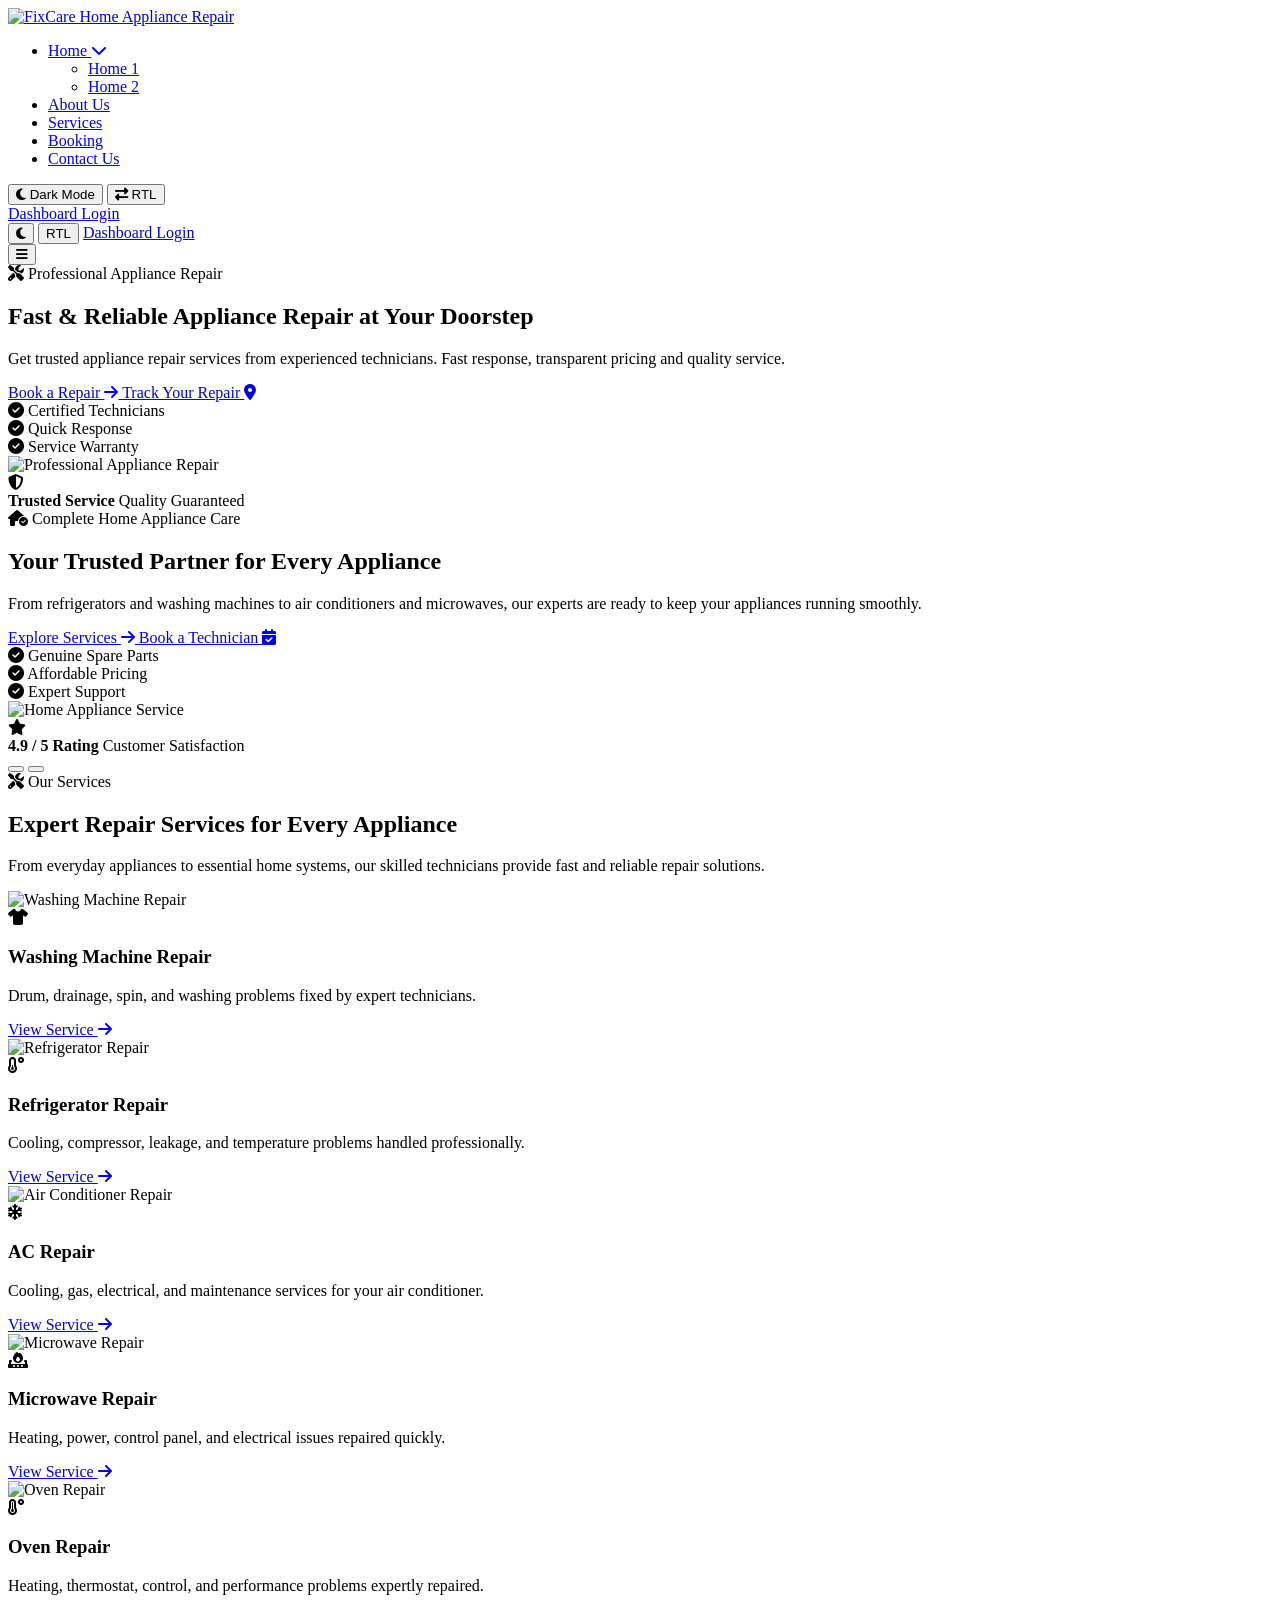
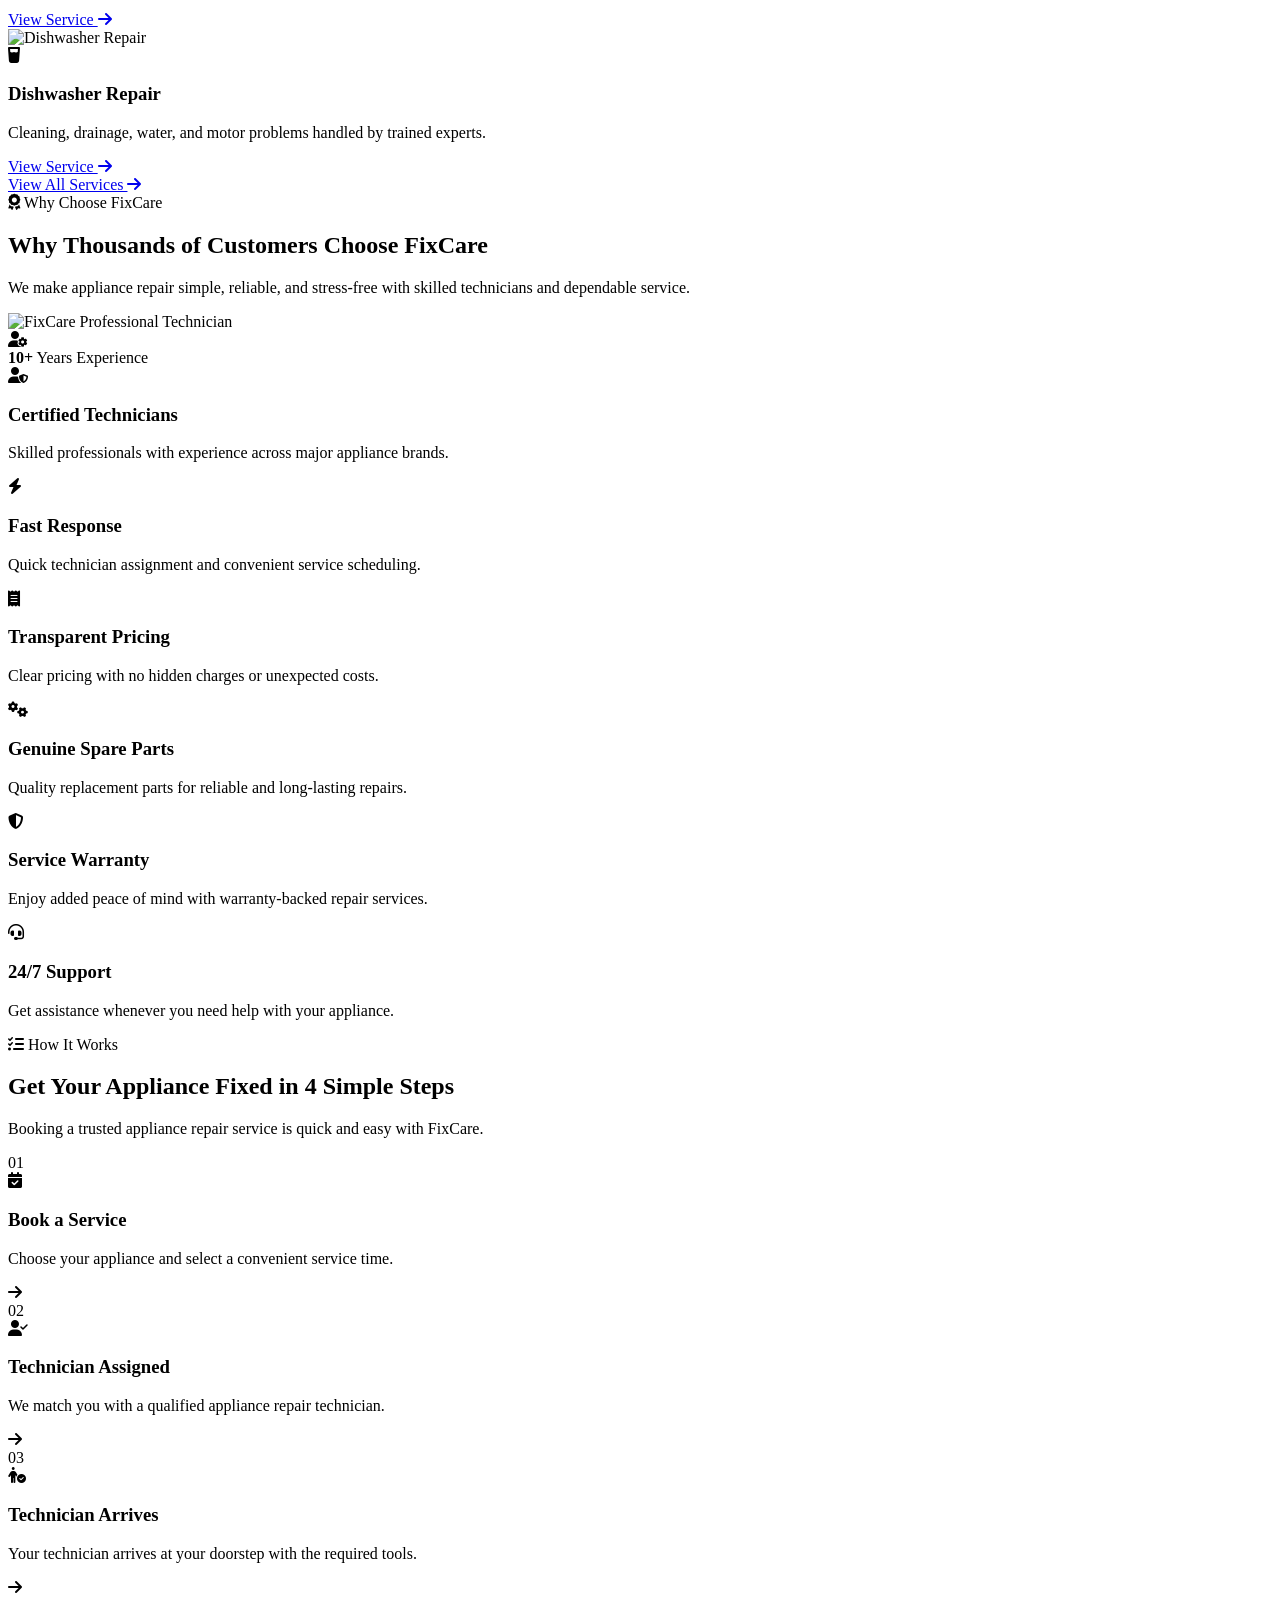
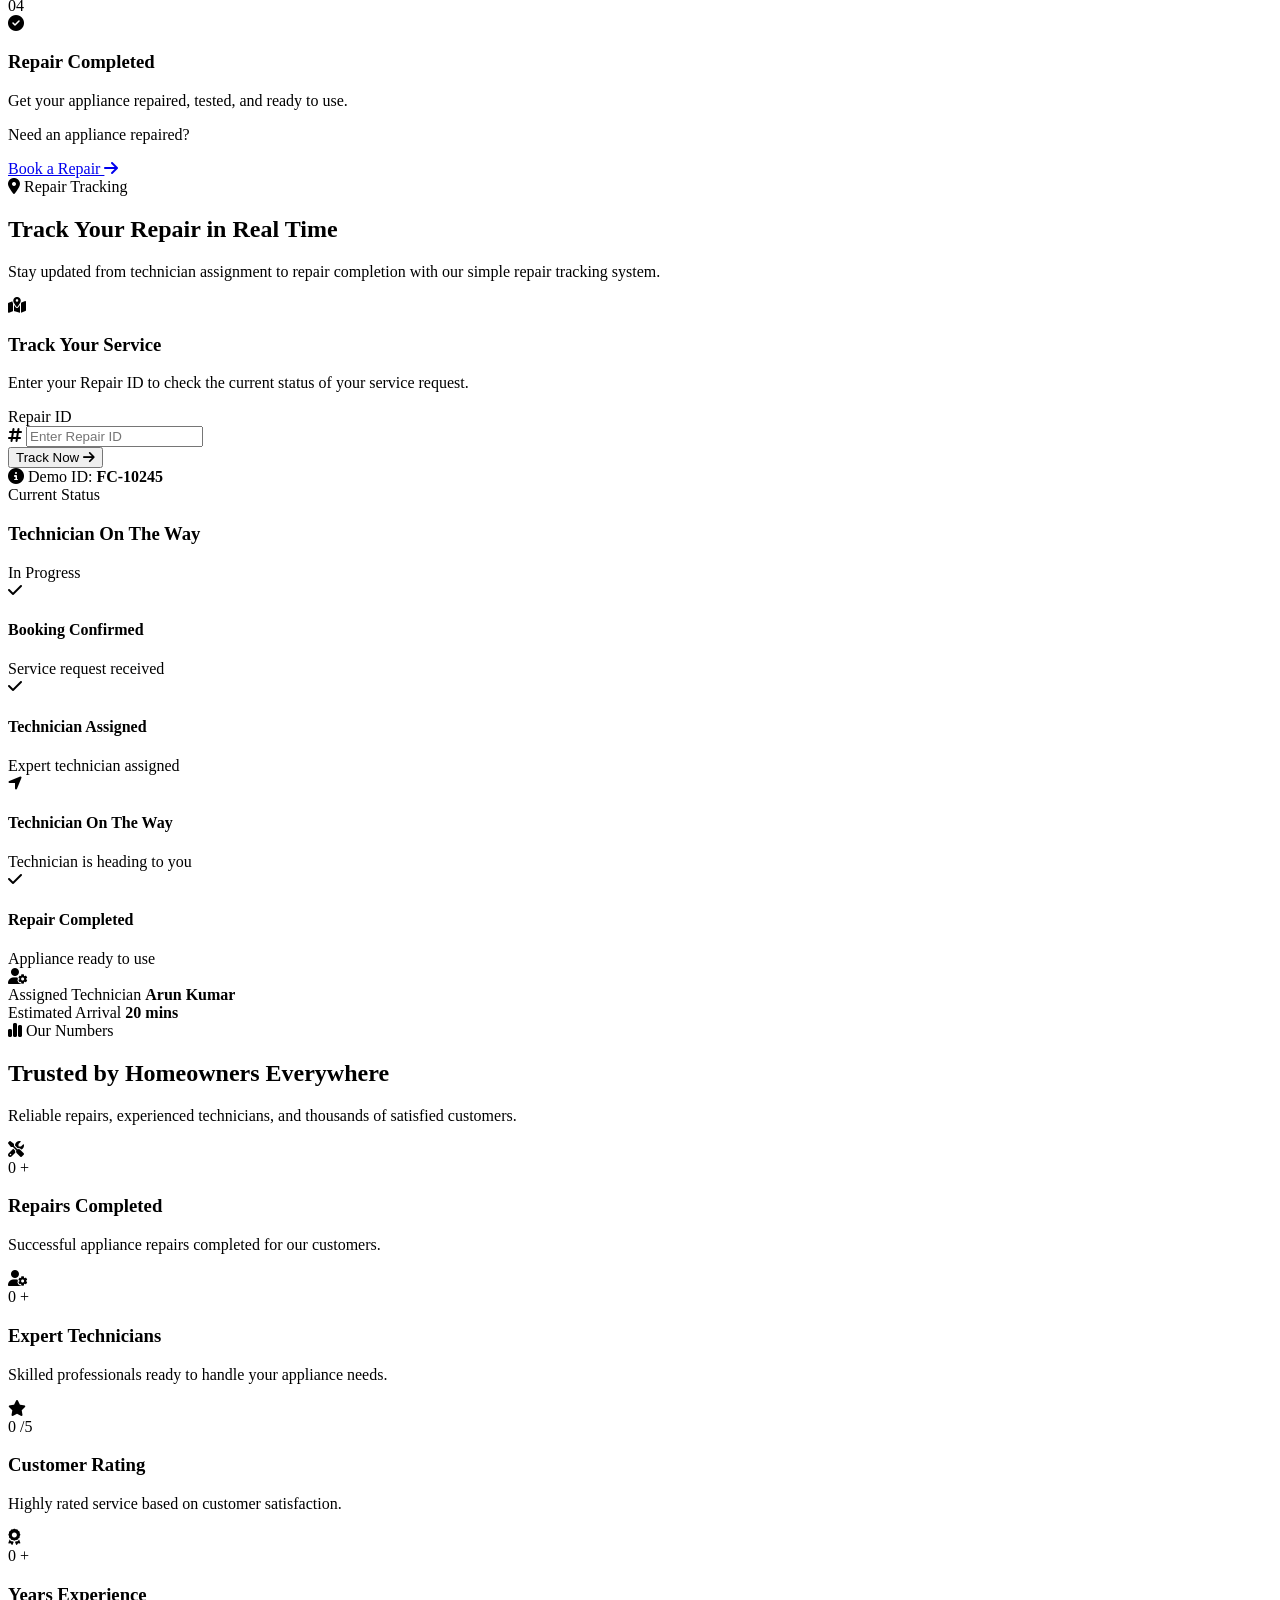
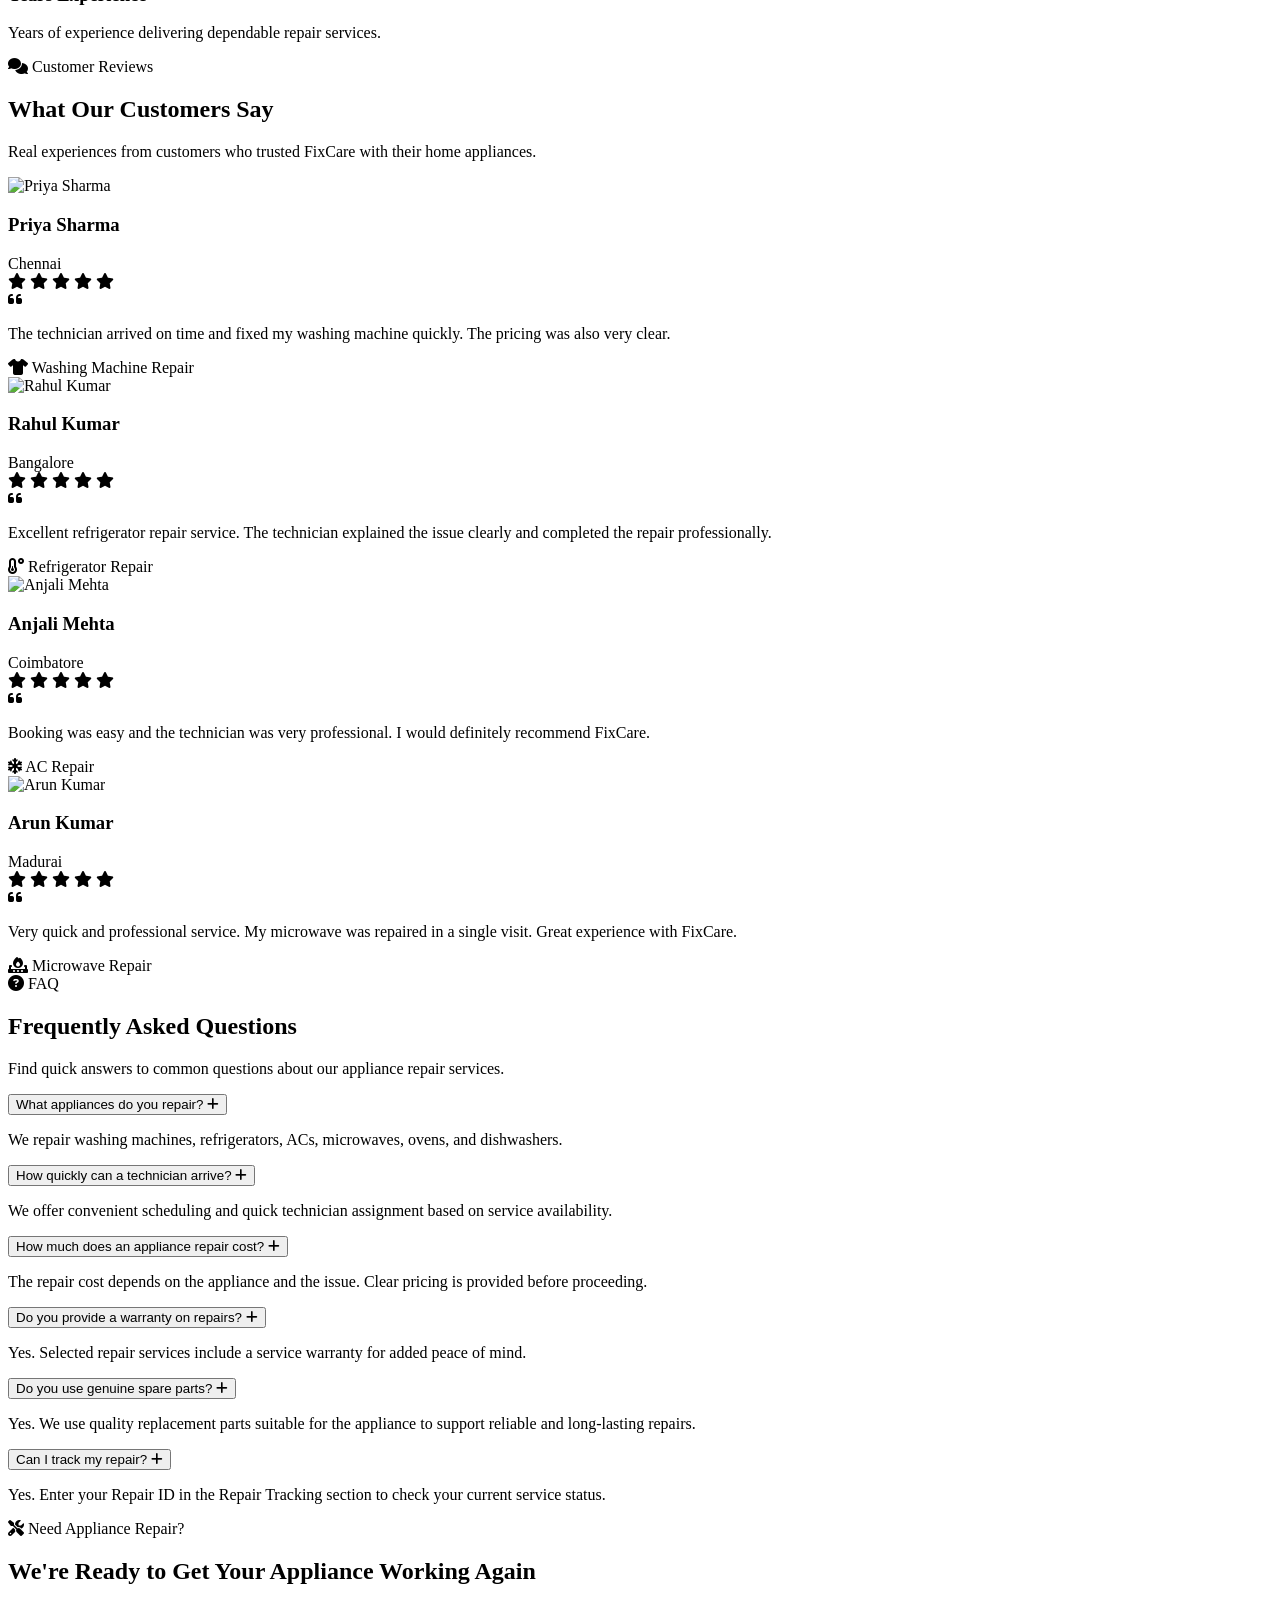
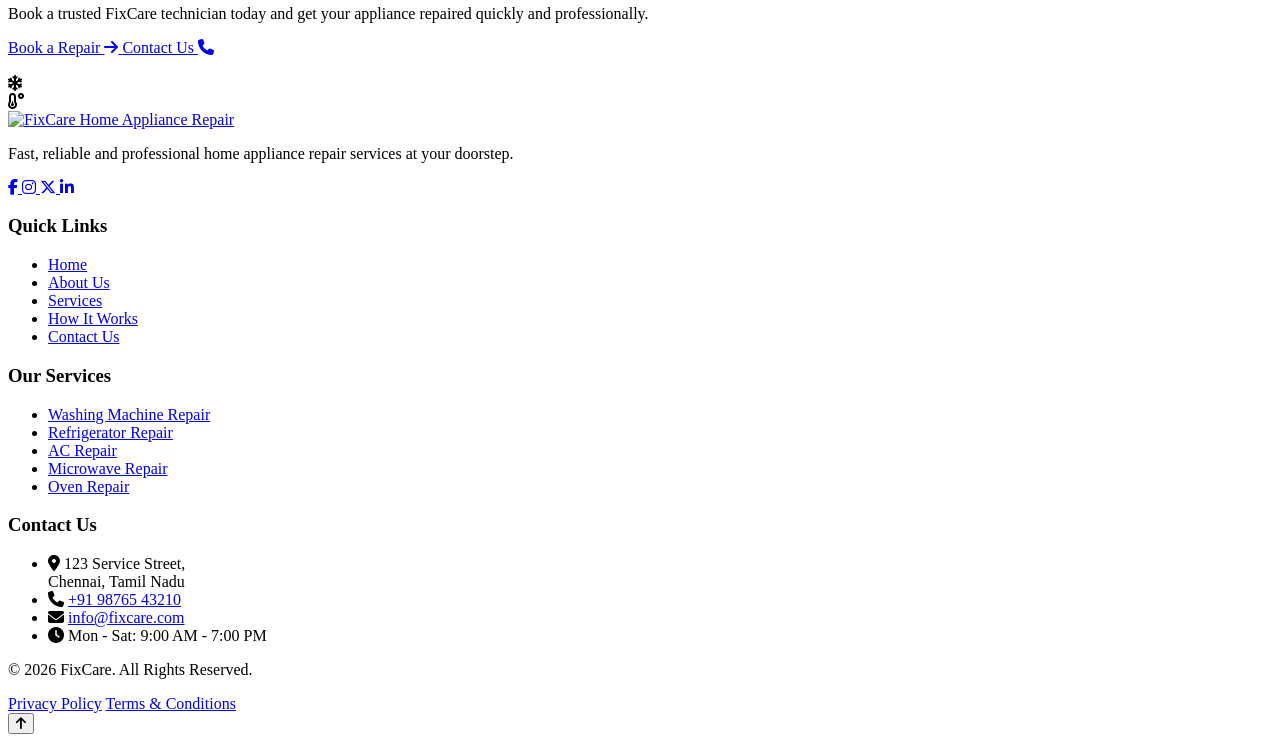
==== index.html @ e4c1529a "Add files via upload" ====
<!DOCTYPE html>

<html lang="en">

<head>
  <meta charset="UTF-8">
  <meta name="viewport" content="width=device-width, initial-scale=1.0">
  <title>FixCare - Home Appliance Repair</title>

  <!-- Favicon -->

  <link rel="icon" type="image/png" href="images/logo.png">

  <!-- Google Fonts -->

  <link rel="preconnect" href="https://fonts.googleapis.com">
  <link rel="preconnect" href="https://fonts.gstatic.com" crossorigin>
  <link href="https://fonts.googleapis.com/css2?family=Poppins:wght@300;400;500;600;700;800&display=swap" rel="stylesheet">

  <!-- Font Awesome -->

  <link rel="stylesheet" href="https://cdnjs.cloudflare.com/ajax/libs/font-awesome/6.7.2/css/all.min.css">

  <!-- CSS -->

  <link rel="stylesheet" href="css/style.css">
  <link rel="stylesheet" href="css/responsive.css">
</head>

<body>
    <!-- ================= HEADER ================= -->
<header class="main-header">
    <div class="header-container">

        <!-- Logo -->
        <a href="index.html" class="logo">
            <img src="images/logo.png" alt="FixCare Home Appliance Repair">
        </a>

        <!-- Navigation -->
        <nav class="main-nav" id="mainNav">

            <ul class="nav-menu">

                <!-- Home Dropdown -->
                <li class="nav-item dropdown">
                    <a href="#" class="nav-link active">
                        Home
                        <i class="fas fa-chevron-down"></i>
                    </a>

                    <ul class="dropdown-menu">
                        <li>
                            <a href="index.html"class="active">Home 1</a>
                        </li>
                        <li>
                            <a href="home2.html">Home 2</a>
                        </li>
                    </ul>
                </li>

                <!-- About Us -->
                <li class="nav-item">
                    <a href="about.html" class="nav-link">About Us</a>
                </li>

                <!-- Services -->
                <li class="nav-item">
                    <a href="services.html" class="nav-link">Services</a>
                </li>

                <!-- How It Works -->
                <li class="nav-item">
                    <a href="booking.html" class="nav-link">Booking</a>
                </li>

                <!-- Contact Us -->
                <li class="nav-item">
                    <a href="contact.html" class="nav-link">Contact Us</a>
                </li>

            </ul>

            <!-- Mobile Buttons -->
             <div class="mobile-buttons">

    <!-- Dark Mode + RTL -->
    <div class="mobile-theme-rtl">

        <button type="button" id="mobileThemeToggle">
            <i class="fas fa-moon"></i>
            <span>Dark Mode</span>
        </button>

        <button type="button" id="mobileRtlToggle">
            <i class="fas fa-right-left"></i>
            <span>RTL</span>
        </button>

    </div>

    <!-- Dashboard -->
    <a href="dashboard.html" class="header-btn dashboard-btn">
        Dashboard
    </a>

    <!-- Login -->
    <a href="login.html" class="header-btn login-btn">
        Login
    </a>

</div>

        </nav>

        <!-- Right Header Actions -->
        <div class="header-actions">

            <!-- Dark Mode -->
            <button class="icon-btn theme-toggle" id="themeToggle" type="button"
                aria-label="Toggle dark mode">
                <i class="fas fa-moon"></i>
            </button>

            <!-- RTL -->
            <button class="rtl-btn" id="rtlToggle" type="button">
                RTL
            </button>

            <!-- Dashboard -->
            <a href="dashboard.html" class="header-btn dashboard-btn">
                Dashboard
            </a>

            <!-- Login -->
            <a href="login.html" class="header-btn login-btn">
                Login
            </a>

        </div>

        <!-- Mobile Hamburger -->
        <button class="menu-toggle" id="menuToggle" type="button"
            aria-label="Open navigation menu">
            <i class="fas fa-bars"></i>
        </button>

    </div>
</header>
<!-- =============== END HEADER =============== -->
<!-- ================= HERO SECTION ================= -->
<section class="hero-section">

    <div class="hero-slider">

        <!-- ================= SLIDE 1 ================= -->
        <div class="hero-slide active">

            <div class="hero-container">

                <!-- Hero Content -->
                <div class="hero-content">

                    <span class="hero-subtitle">
                        <i class="fas fa-screwdriver-wrench"></i>
                        Professional Appliance Repair
                    </span>

                    <h1>
                        Fast & Reliable
                        <span>Appliance Repair</span>
                        at Your Doorstep
                    </h1>

                    <p>
                        Get trusted appliance repair services from
                        experienced technicians. Fast response,
                        transparent pricing and quality service.
                    </p>

                    <div class="hero-buttons">

                        <a href="book-repair.html"
                           class="hero-btn primary-btn">
                            Book a Repair
                            <i class="fas fa-arrow-right"></i>
                        </a>

                        <a href="#"
                           class="hero-btn secondary-btn">
                            Track Your Repair
                            <i class="fas fa-location-dot"></i>
                        </a>

                    </div>

                    <!-- Hero Features -->
                    <div class="hero-features">

                        <div class="hero-feature">
                            <i class="fas fa-circle-check"></i>
                            <span>Certified Technicians</span>
                        </div>

                        <div class="hero-feature">
                            <i class="fas fa-circle-check"></i>
                            <span>Quick Response</span>
                        </div>

                        <div class="hero-feature">
                            <i class="fas fa-circle-check"></i>
                            <span>Service Warranty</span>
                        </div>

                    </div>

                </div>


                <!-- Hero Image -->
                <div class="hero-image">

                    <div class="hero-image-shape"></div>

                    <img src="images/hero-appliance-repair.png"
                         alt="Professional Appliance Repair">

                    <!-- Floating Card -->
                    <div class="hero-floating-card">

                        <div class="floating-icon">
                            <i class="fas fa-shield-halved"></i>
                        </div>

                        <div>
                            <strong>Trusted Service</strong>
                            <span>Quality Guaranteed</span>
                        </div>

                    </div>

                </div>

            </div>

        </div>


        <!-- ================= SLIDE 2 ================= -->
        <div class="hero-slide">

            <div class="hero-container">

                <!-- Hero Content -->
                <div class="hero-content">

                    <span class="hero-subtitle">
                        <i class="fas fa-house-circle-check"></i>
                        Complete Home Appliance Care
                    </span>

                    <h1>
                        Your Trusted Partner
                        <span>for Every Appliance</span>
                    </h1>

                    <p>
                        From refrigerators and washing machines to
                        air conditioners and microwaves, our experts
                        are ready to keep your appliances running smoothly.
                    </p>

                    <div class="hero-buttons">

                        <a href="services.html"
                           class="hero-btn primary-btn">
                            Explore Services
                            <i class="fas fa-arrow-right"></i>
                        </a>

                        <a href="booking.html"
                           class="hero-btn secondary-btn">
                            Book a Technician
                            <i class="fas fa-calendar-check"></i>
                        </a>

                    </div>

                    <!-- Hero Features -->
                    <div class="hero-features">

                        <div class="hero-feature">
                            <i class="fas fa-circle-check"></i>
                            <span>Genuine Spare Parts</span>
                        </div>

                        <div class="hero-feature">
                            <i class="fas fa-circle-check"></i>
                            <span>Affordable Pricing</span>
                        </div>

                        <div class="hero-feature">
                            <i class="fas fa-circle-check"></i>
                            <span>Expert Support</span>
                        </div>

                    </div>

                </div>


                <!-- Hero Image -->
                <div class="hero-image">

                    <div class="hero-image-shape"></div>

                    <img src="images/hero-appliance-service.png"
                         alt="Home Appliance Service">

                    <!-- Floating Card -->
                    <div class="hero-floating-card">

                        <div class="floating-icon">
                            <i class="fas fa-star"></i>
                        </div>

                        <div>
                            <strong>4.9 / 5 Rating</strong>
                            <span>Customer Satisfaction</span>
                        </div>

                    </div>

                </div>

            </div>

        </div>


        <!-- ================= SLIDER DOTS ================= -->
        <div class="hero-dots">

            <button class="hero-dot active"
                    data-slide="0"
                    aria-label="Slide 1">
            </button>

            <button class="hero-dot"
                    data-slide="1"
                    aria-label="Slide 2">
            </button>

        </div>

    </div>

</section>
<!-- =============== END HERO SECTION =============== -->
<!-- ================= SERVICES SECTION ================= -->
<section class="services-section">

    <div class="services-container">

        <!-- Section Heading -->
        <div class="section-heading">

            <span class="section-subtitle">
                <i class="fas fa-screwdriver-wrench"></i>
                Our Services
            </span>

            <h2>
                Expert Repair Services for
                <span>Every Appliance</span>
            </h2>

            <p>
                From everyday appliances to essential home systems,
                our skilled technicians provide fast and reliable
                repair solutions.
            </p>

        </div>


        <!-- Services Grid -->
        <div class="services-grid">

            <!-- Washing Machine -->
            <div class="service-card">

                <div class="service-image">
                    <img src="images/washing-machine-repair.jpg"
                         alt="Washing Machine Repair">
                </div>

                <div class="service-content">

                    <div class="service-icon">
                        <i class="fas fa-shirt"></i>
                    </div>

                    <h3>Washing Machine Repair</h3>

                    <p>
                        Drum, drainage, spin, and washing
                        problems fixed by expert technicians.
                    </p>

                    <a href="services.html" class="service-link">
                        View Service
                        <i class="fas fa-arrow-right"></i>
                    </a>

                </div>

            </div>


            <!-- Refrigerator -->
            <div class="service-card">

                <div class="service-image">
                    <img src="images/refrigerator-repair.jpg"
                         alt="Refrigerator Repair">
                </div>

                <div class="service-content">

                    <div class="service-icon">
                        <i class="fas fa-temperature-low"></i>
                    </div>

                    <h3>Refrigerator Repair</h3>

                    <p>
                        Cooling, compressor, leakage, and
                        temperature problems handled professionally.
                    </p>

                    <a href="services.html" class="service-link">
                        View Service
                        <i class="fas fa-arrow-right"></i>
                    </a>

                </div>

            </div>


            <!-- AC -->
            <div class="service-card">

                <div class="service-image">
                    <img src="images/ac-repair.jpg"
                         alt="Air Conditioner Repair">
                </div>

                <div class="service-content">

                    <div class="service-icon">
                        <i class="fas fa-snowflake"></i>
                    </div>

                    <h3>AC Repair</h3>

                    <p>
                        Cooling, gas, electrical, and maintenance
                        services for your air conditioner.
                    </p>

                    <a href="services.html" class="service-link">
                        View Service
                        <i class="fas fa-arrow-right"></i>
                    </a>

                </div>

            </div>


            <!-- Microwave -->
            <div class="service-card">

                <div class="service-image">
                    <img src="images/microwave-repair.jpg"
                         alt="Microwave Repair">
                </div>

                <div class="service-content">

                    <div class="service-icon">
                        <i class="fas fa-fire-burner"></i>
                    </div>

                    <h3>Microwave Repair</h3>

                    <p>
                        Heating, power, control panel, and
                        electrical issues repaired quickly.
                    </p>

                    <a href="services.html" class="service-link">
                        View Service
                        <i class="fas fa-arrow-right"></i>
                    </a>

                </div>

            </div>


            <!-- Oven -->
            <div class="service-card">

                <div class="service-image">
                    <img src="images/oven-repair.jpg"
                         alt="Oven Repair">
                </div>

                <div class="service-content">

                    <div class="service-icon">
                        <i class="fas fa-temperature-high"></i>
                    </div>

                    <h3>Oven Repair</h3>

                    <p>
                        Heating, thermostat, control, and
                        performance problems expertly repaired.
                    </p>

                    <a href="services.html" class="service-link">
                        View Service
                        <i class="fas fa-arrow-right"></i>
                    </a>

                </div>

            </div>


            <!-- Dishwasher -->
            <div class="service-card">

                <div class="service-image">
                    <img src="images/dishwasher-repair.jpg"
                         alt="Dishwasher Repair">
                </div>

                <div class="service-content">

                    <div class="service-icon">
                        <i class="fas fa-glass-water"></i>
                    </div>

                    <h3>Dishwasher Repair</h3>

                    <p>
                        Cleaning, drainage, water, and motor
                        problems handled by trained experts.
                    </p>

                    <a href="services.html" class="service-link">
                        View Service
                        <i class="fas fa-arrow-right"></i>
                    </a>

                </div>

            </div>

        </div>


        <!-- View All Services -->
        <div class="services-button">

            <a href="services.html" class="hero-btn primary-btn">
                View All Services
                <i class="fas fa-arrow-right"></i>
            </a>

        </div>

    </div>

</section>
<!-- =============== END SERVICES SECTION =============== -->
 <!-- ================= WHY CHOOSE US ================= -->
<section class="why-choose-section">

    <div class="why-choose-container">

        <!-- Section Heading -->
        <div class="section-heading">

            <span class="section-subtitle">
                <i class="fas fa-award"></i>
                Why Choose FixCare
            </span>

            <h2>
                Why Thousands of Customers
                <span>Choose FixCare</span>
            </h2>

            <p>
                We make appliance repair simple, reliable, and
                stress-free with skilled technicians and dependable
                service.
            </p>

        </div>


        <!-- Main Content -->
        <div class="why-choose-content">

            <!-- Left Image -->
            <div class="why-choose-image">

                <div class="why-image-shape"></div>

                <img src="images/why-choose-technician.jpg"
                     alt="FixCare Professional Technician">

                <!-- Experience Card -->
                <div class="experience-card">

                    <div class="experience-icon">
                        <i class="fas fa-user-gear"></i>
                    </div>

                    <div>
                        <strong>10+</strong>
                        <span>Years Experience</span>
                    </div>

                </div>

            </div>


            <!-- Right Features -->
            <div class="why-choose-features">

                <!-- Feature 1 -->
                <div class="why-feature">

                    <div class="why-feature-icon">
                        <i class="fas fa-user-shield"></i>
                    </div>

                    <div class="why-feature-content">

                        <h3>Certified Technicians</h3>

                        <p>
                            Skilled professionals with experience
                            across major appliance brands.
                        </p>

                    </div>

                </div>


                <!-- Feature 2 -->
                <div class="why-feature">

                    <div class="why-feature-icon">
                        <i class="fas fa-bolt"></i>
                    </div>

                    <div class="why-feature-content">

                        <h3>Fast Response</h3>

                        <p>
                            Quick technician assignment and
                            convenient service scheduling.
                        </p>

                    </div>

                </div>


                <!-- Feature 3 -->
                <div class="why-feature">

                    <div class="why-feature-icon">
                        <i class="fas fa-receipt"></i>
                    </div>

                    <div class="why-feature-content">

                        <h3>Transparent Pricing</h3>

                        <p>
                            Clear pricing with no hidden
                            charges or unexpected costs.
                        </p>

                    </div>

                </div>


                <!-- Feature 4 -->
                <div class="why-feature">

                    <div class="why-feature-icon">
                        <i class="fas fa-gears"></i>
                    </div>

                    <div class="why-feature-content">

                        <h3>Genuine Spare Parts</h3>

                        <p>
                            Quality replacement parts for
                            reliable and long-lasting repairs.
                        </p>

                    </div>

                </div>


                <!-- Feature 5 -->
                <div class="why-feature">

                    <div class="why-feature-icon">
                        <i class="fas fa-shield-halved"></i>
                    </div>

                    <div class="why-feature-content">

                        <h3>Service Warranty</h3>

                        <p>
                            Enjoy added peace of mind with
                            warranty-backed repair services.
                        </p>

                    </div>

                </div>


                <!-- Feature 6 -->
                <div class="why-feature">

                    <div class="why-feature-icon">
                        <i class="fas fa-headset"></i>
                    </div>

                    <div class="why-feature-content">

                        <h3>24/7 Support</h3>

                        <p>
                            Get assistance whenever you need
                            help with your appliance.
                        </p>

                    </div>

                </div>

            </div>

        </div>

    </div>

</section>
<!-- =============== END WHY CHOOSE US =============== -->
<!-- ================= HOW IT WORKS ================= -->
<section class="how-it-works-section">

    <div class="how-it-works-container">

        <!-- Section Heading -->
        <div class="section-heading">

            <span class="section-subtitle">
                <i class="fas fa-list-check"></i>
                How It Works
            </span>

            <h2>
                Get Your Appliance Fixed in
                <span>4 Simple Steps</span>
            </h2>

            <p>
                Booking a trusted appliance repair service is
                quick and easy with FixCare.
            </p>

        </div>


        <!-- Steps -->
        <div class="steps-wrapper">


            <!-- Step 1 -->
            <div class="work-step">

                <div class="step-number">
                    01
                </div>

                <div class="step-icon">
                    <i class="fas fa-calendar-check"></i>
                </div>

                <div class="step-content">

                    <h3>Book a Service</h3>

                    <p>
                        Choose your appliance and select a
                        convenient service time.
                    </p>

                </div>

            </div>


            <!-- Connector -->
            <div class="step-connector">
                <i class="fas fa-arrow-right"></i>
            </div>


            <!-- Step 2 -->
            <div class="work-step">

                <div class="step-number">
                    02
                </div>

                <div class="step-icon">
                    <i class="fas fa-user-check"></i>
                </div>

                <div class="step-content">

                    <h3>Technician Assigned</h3>

                    <p>
                        We match you with a qualified appliance
                        repair technician.
                    </p>

                </div>

            </div>


            <!-- Connector -->
            <div class="step-connector">
                <i class="fas fa-arrow-right"></i>
            </div>


            <!-- Step 3 -->
            <div class="work-step">

                <div class="step-number">
                    03
                </div>

                <div class="step-icon">
                    <i class="fas fa-person-circle-check"></i>
                </div>

                <div class="step-content">

                    <h3>Technician Arrives</h3>

                    <p>
                        Your technician arrives at your doorstep
                        with the required tools.
                    </p>

                </div>

            </div>


            <!-- Connector -->
            <div class="step-connector">
                <i class="fas fa-arrow-right"></i>
            </div>


            <!-- Step 4 -->
            <div class="work-step">

                <div class="step-number">
                    04
                </div>

                <div class="step-icon">
                    <i class="fas fa-circle-check"></i>
                </div>

                <div class="step-content">

                    <h3>Repair Completed</h3>

                    <p>
                        Get your appliance repaired, tested,
                        and ready to use.
                    </p>

                </div>

            </div>

        </div>


        <!-- Bottom CTA -->
        <div class="how-it-works-cta">

            <p>
                Need an appliance repaired?
            </p>

            <a href="book-repair.html"
               class="hero-btn primary-btn">
                Book a Repair
                <i class="fas fa-arrow-right"></i>
            </a>

        </div>

    </div>

</section>
<!-- =============== END HOW IT WORKS =============== -->
 <!-- ================= LIVE REPAIR TRACKING ================= -->
<section class="tracking-section">

    <div class="tracking-container">

        <!-- Section Heading -->
        <div class="section-heading">

            <span class="section-subtitle">
                <i class="fas fa-location-dot"></i>
                Repair Tracking
            </span>

            <h2>
                Track Your Repair
                <span>in Real Time</span>
            </h2>

            <p>
                Stay updated from technician assignment to repair
                completion with our simple repair tracking system.
            </p>

        </div>


        <!-- Tracking Content -->
        <div class="tracking-content">


            <!-- =========================================
                 TRACKING FORM
            ========================================== -->

            <div class="tracking-form-card">

                <div class="tracking-form-icon">
                    <i class="fas fa-map-location-dot"></i>
                </div>

                <h3>Track Your Service</h3>

                <p>
                    Enter your Repair ID to check the current
                    status of your service request.
                </p>


                <form id="repairTrackingForm">

                    <label for="repairId">
                        Repair ID
                    </label>

                    <div class="tracking-input">

                        <i class="fas fa-hashtag"></i>

                        <input
                            type="text"
                            id="repairId"
                            name="repairId"
                            placeholder="Enter Repair ID"
                            autocomplete="off"
                            required
                        >

                    </div>

                    <button
                        type="submit"
                        class="track-btn">

                        Track Now

                        <i class="fas fa-arrow-right"></i>

                    </button>

                </form>


                <div class="tracking-example">

                    <i class="fas fa-circle-info"></i>

                    <span>
                        Demo ID: <strong>FC-10245</strong>
                    </span>

                </div>

            </div>


            <!-- =========================================
                 REPAIR STATUS
            ========================================== -->

            <div class="repair-status-card">

                <div class="status-header">

                    <div>

                        <span class="status-label">
                            Current Status
                        </span>

                        <h3 id="repairStatusTitle">
                            Technician On The Way
                        </h3>

                    </div>

                    <span
                        class="status-badge"
                        id="repairStatusBadge">

                        In Progress

                    </span>

                </div>


                <!-- Progress Line -->

                <div class="repair-progress">


                    <!-- Step 1 -->
                    <div class="repair-step completed">

                        <div class="repair-step-icon">

                            <i class="fas fa-check"></i>

                        </div>

                        <div class="repair-step-content">

                            <h4>Booking Confirmed</h4>

                            <span>
                                Service request received
                            </span>

                        </div>

                    </div>


                    <!-- Step 2 -->
                    <div class="repair-step completed">

                        <div class="repair-step-icon">

                            <i class="fas fa-check"></i>

                        </div>

                        <div class="repair-step-content">

                            <h4>Technician Assigned</h4>

                            <span>
                                Expert technician assigned
                            </span>

                        </div>

                    </div>


                    <!-- Step 3 -->
                    <div class="repair-step active">

                        <div class="repair-step-icon">

                            <i class="fas fa-location-arrow"></i>

                        </div>

                        <div class="repair-step-content">

                            <h4>Technician On The Way</h4>

                            <span>
                                Technician is heading to you
                            </span>

                        </div>

                    </div>


                    <!-- Step 4 -->
                    <div class="repair-step">

                        <div class="repair-step-icon">

                            <i class="fas fa-check"></i>

                        </div>

                        <div class="repair-step-content">

                            <h4>Repair Completed</h4>

                            <span>
                                Appliance ready to use
                            </span>

                        </div>

                    </div>

                </div>


                <!-- Technician Information -->

                <div class="technician-info">

                    <div class="technician-avatar">

                        <i class="fas fa-user-gear"></i>

                    </div>

                    <div class="technician-details">

                        <span>
                            Assigned Technician
                        </span>

                        <strong>
                            Arun Kumar
                        </strong>

                    </div>

                    <div class="arrival-time">

                        <span>
                            Estimated Arrival
                        </span>

                        <strong>
                            20 mins
                        </strong>

                    </div>

                </div>

            </div>

        </div>

    </div>

</section>
<!-- =============== END LIVE REPAIR TRACKING =============== -->
 <!-- ================= STATS SECTION ================= -->
<section class="stats-section">

    <div class="stats-container">

        <!-- Section Heading -->
        <div class="section-heading">

            <span class="section-subtitle">
                <i class="fas fa-chart-simple"></i>
                Our Numbers
            </span>

            <h2>
                Trusted by
                <span>Homeowners Everywhere</span>
            </h2>

            <p>
                Reliable repairs, experienced technicians, and
                thousands of satisfied customers.
            </p>

        </div>


        <!-- Stats Grid -->
        <div class="stats-grid">


            <!-- Stat 1 -->
            <div class="stat-card">

                <div class="stat-icon">
                    <i class="fas fa-screwdriver-wrench"></i>
                </div>

                <div class="stat-number">
                    <span class="counter"
                          data-target="10000">
                        0
                    </span>
                    <span>+</span>
                </div>

                <h3>Repairs Completed</h3>

                <p>
                    Successful appliance repairs
                    completed for our customers.
                </p>

            </div>


            <!-- Stat 2 -->
            <div class="stat-card">

                <div class="stat-icon">
                    <i class="fas fa-user-gear"></i>
                </div>

                <div class="stat-number">
                    <span class="counter"
                          data-target="50">
                        0
                    </span>
                    <span>+</span>
                </div>

                <h3>Expert Technicians</h3>

                <p>
                    Skilled professionals ready to
                    handle your appliance needs.
                </p>

            </div>


            <!-- Stat 3 -->
            <div class="stat-card">

                <div class="stat-icon">
                    <i class="fas fa-star"></i>
                </div>

                <div class="stat-number">
                    <span class="counter"
                          data-target="4.9">
                        0
                    </span>
                    <span>/5</span>
                </div>

                <h3>Customer Rating</h3>

                <p>
                    Highly rated service based on
                    customer satisfaction.
                </p>

            </div>


            <!-- Stat 4 -->
            <div class="stat-card">

                <div class="stat-icon">
                    <i class="fas fa-award"></i>
                </div>

                <div class="stat-number">
                    <span class="counter"
                          data-target="10">
                        0
                    </span>
                    <span>+</span>
                </div>

                <h3>Years Experience</h3>

                <p>
                    Years of experience delivering
                    dependable repair services.
                </p>

            </div>

        </div>

    </div>

</section>
<!-- =============== END STATS SECTION =============== -->
 <!-- ================= TESTIMONIALS SECTION ================= -->
<section class="testimonials-section">

    <div class="testimonials-container">

        <!-- Section Heading -->
        <div class="section-heading">

            <span class="section-subtitle">
                <i class="fas fa-comments"></i>
                Customer Reviews
            </span>

            <h2>
                What Our
                <span>Customers Say</span>
            </h2>

            <p>
                Real experiences from customers who trusted
                FixCare with their home appliances.
            </p>

        </div>


        <!-- Testimonials Grid -->
        <div class="testimonials-grid">


            <!-- ================= CARD 1 ================= -->

            <div class="testimonial-card">

                <div class="testimonial-top">

                    <div class="customer-avatar">
                        <img src="images/customer-1.jpg"
                             alt="Priya Sharma">
                    </div>

                    <div class="customer-info">

                        <h3>Priya Sharma</h3>

                        <span>Chennai</span>

                    </div>

                </div>


                <div class="testimonial-rating">

                    <i class="fas fa-star"></i>
                    <i class="fas fa-star"></i>
                    <i class="fas fa-star"></i>
                    <i class="fas fa-star"></i>
                    <i class="fas fa-star"></i>

                </div>


                <div class="testimonial-quote">

                    <i class="fas fa-quote-left"></i>

                    <p>
                        The technician arrived on time and
                        fixed my washing machine quickly.
                        The pricing was also very clear.
                    </p>

                </div>


                <div class="testimonial-service">

                    <i class="fas fa-shirt"></i>

                    <span>
                        Washing Machine Repair
                    </span>

                </div>

            </div>


            <!-- ================= CARD 2 ================= -->

            <div class="testimonial-card">

                <div class="testimonial-top">

                    <div class="customer-avatar">
                        <img src="images/customer-2.jpg"
                             alt="Rahul Kumar">
                    </div>

                    <div class="customer-info">

                        <h3>Rahul Kumar</h3>

                        <span>Bangalore</span>

                    </div>

                </div>


                <div class="testimonial-rating">

                    <i class="fas fa-star"></i>
                    <i class="fas fa-star"></i>
                    <i class="fas fa-star"></i>
                    <i class="fas fa-star"></i>
                    <i class="fas fa-star"></i>

                </div>


                <div class="testimonial-quote">

                    <i class="fas fa-quote-left"></i>

                    <p>
                        Excellent refrigerator repair service.
                        The technician explained the issue clearly
                        and completed the repair professionally.
                    </p>

                </div>


                <div class="testimonial-service">

                    <i class="fas fa-temperature-low"></i>

                    <span>
                        Refrigerator Repair
                    </span>

                </div>

            </div>


            <!-- ================= CARD 3 ================= -->

            <div class="testimonial-card">

                <div class="testimonial-top">

                    <div class="customer-avatar">
                        <img src="images/customer-3.jpg"
                             alt="Anjali Mehta">
                    </div>

                    <div class="customer-info">

                        <h3>Anjali Mehta</h3>

                        <span>Coimbatore</span>

                    </div>

                </div>


                <div class="testimonial-rating">

                    <i class="fas fa-star"></i>
                    <i class="fas fa-star"></i>
                    <i class="fas fa-star"></i>
                    <i class="fas fa-star"></i>
                    <i class="fas fa-star"></i>

                </div>


                <div class="testimonial-quote">

                    <i class="fas fa-quote-left"></i>

                    <p>
                        Booking was easy and the technician
                        was very professional. I would definitely
                        recommend FixCare.
                    </p>

                </div>


                <div class="testimonial-service">

                    <i class="fas fa-snowflake"></i>

                    <span>
                        AC Repair
                    </span>

                </div>

            </div>


            <!-- ================= CARD 4 ================= -->

            <div class="testimonial-card">

                <div class="testimonial-top">

                    <div class="customer-avatar">
                        <img src="images/customer-4.jpg"
                             alt="Arun Kumar">
                    </div>

                    <div class="customer-info">

                        <h3>Arun Kumar</h3>

                        <span>Madurai</span>

                    </div>

                </div>


                <div class="testimonial-rating">

                    <i class="fas fa-star"></i>
                    <i class="fas fa-star"></i>
                    <i class="fas fa-star"></i>
                    <i class="fas fa-star"></i>
                    <i class="fas fa-star"></i>

                </div>


                <div class="testimonial-quote">

                    <i class="fas fa-quote-left"></i>

                    <p>
                        Very quick and professional service.
                        My microwave was repaired in a single visit.
                        Great experience with FixCare.
                    </p>

                </div>


                <div class="testimonial-service">

                    <i class="fas fa-fire-burner"></i>

                    <span>
                        Microwave Repair
                    </span>

                </div>

            </div>


        </div>

    </div>

</section>
<!-- =============== END TESTIMONIALS SECTION =============== -->
<!-- ================= FAQ SECTION ================= -->
<section class="faq-section">

    <div class="faq-container">

        <!-- Section Heading -->
        <div class="section-heading">

            <span class="section-subtitle">
                <i class="fas fa-circle-question"></i>
                FAQ
            </span>

            <h2>
                Frequently Asked
                <span>Questions</span>
            </h2>

            <p>
                Find quick answers to common questions about
                our appliance repair services.
            </p>

        </div>


        <!-- FAQ List -->
        <div class="faq-list">


            <!-- FAQ 1 -->
            <div class="faq-item">

                <button class="faq-question"
                        type="button">

                    <span>
                        What appliances do you repair?
                    </span>

                    <i class="fas fa-plus"></i>

                </button>

                <div class="faq-answer">

                    <p>
                        We repair washing machines,
                        refrigerators, ACs, microwaves,
                        ovens, and dishwashers.
                    </p>

                </div>

            </div>


            <!-- FAQ 2 -->
            <div class="faq-item">

                <button class="faq-question"
                        type="button">

                    <span>
                        How quickly can a technician arrive?
                    </span>

                    <i class="fas fa-plus"></i>

                </button>

                <div class="faq-answer">

                    <p>
                        We offer convenient scheduling and
                        quick technician assignment based
                        on service availability.
                    </p>

                </div>

            </div>


            <!-- FAQ 3 -->
            <div class="faq-item">

                <button class="faq-question"
                        type="button">

                    <span>
                        How much does an appliance repair cost?
                    </span>

                    <i class="fas fa-plus"></i>

                </button>

                <div class="faq-answer">

                    <p>
                        The repair cost depends on the
                        appliance and the issue. Clear
                        pricing is provided before proceeding.
                    </p>

                </div>

            </div>


            <!-- FAQ 4 -->
            <div class="faq-item">

                <button class="faq-question"
                        type="button">

                    <span>
                        Do you provide a warranty on repairs?
                    </span>

                    <i class="fas fa-plus"></i>

                </button>

                <div class="faq-answer">

                    <p>
                        Yes. Selected repair services include
                        a service warranty for added peace
                        of mind.
                    </p>

                </div>

            </div>


            <!-- FAQ 5 -->
            <div class="faq-item">

                <button class="faq-question"
                        type="button">

                    <span>
                        Do you use genuine spare parts?
                    </span>

                    <i class="fas fa-plus"></i>

                </button>

                <div class="faq-answer">

                    <p>
                        Yes. We use quality replacement parts
                        suitable for the appliance to support
                        reliable and long-lasting repairs.
                    </p>

                </div>

            </div>


            <!-- FAQ 6 -->
            <div class="faq-item">

                <button class="faq-question"
                        type="button">

                    <span>
                        Can I track my repair?
                    </span>

                    <i class="fas fa-plus"></i>

                </button>

                <div class="faq-answer">

                    <p>
                        Yes. Enter your Repair ID in the
                        Repair Tracking section to check
                        your current service status.
                    </p>

                </div>

            </div>


        </div>

    </div>

</section>
<!-- =============== END FAQ SECTION =============== -->
 <!-- ================= FINAL CTA SECTION ================= -->
<section class="final-cta-section">

    <div class="final-cta-container">

        <!-- CTA Content -->
        <div class="final-cta-content">

            <span class="cta-subtitle">
                <i class="fas fa-screwdriver-wrench"></i>
                Need Appliance Repair?
            </span>

            <h2>
                We're Ready to Get Your
                <span>Appliance Working Again</span>
            </h2>

            <p>
                Book a trusted FixCare technician today and get
                your appliance repaired quickly and professionally.
            </p>


            <!-- CTA Buttons -->
            <div class="cta-buttons">

                <a href="book-repair.html"
                   class="cta-btn primary-cta-btn">

                    Book a Repair

                    <i class="fas fa-arrow-right"></i>

                </a>


                <a href="contact.html"
                   class="cta-btn secondary-cta-btn">

                    Contact Us

                    <i class="fas fa-phone"></i>

                </a>

            </div>

        </div>


        <!-- Decorative Icons -->
        <div class="cta-decoration">

            <div class="cta-icon cta-icon-one">
                <i class="fas fa-washing-machine"></i>
            </div>

            <div class="cta-icon cta-icon-two">
                <i class="fas fa-snowflake"></i>
            </div>

            <div class="cta-icon cta-icon-three">
                <i class="fas fa-temperature-low"></i>
            </div>

        </div>

    </div>

</section>
<!-- =============== END FINAL CTA SECTION =============== -->














<!-- ================= FOOTER ================= -->
<footer class="main-footer">

    <div class="footer-container">

        <!-- Footer About -->
        <div class="footer-column footer-about">

            <a href="index.html" class="footer-logo">
                <img src="images/logo.png"
                     alt="FixCare Home Appliance Repair">
            </a>

            <p>
                Fast, reliable and professional home appliance
                repair services at your doorstep.
            </p>

            <div class="footer-social">

                <a href="#" aria-label="Facebook">
                    <i class="fab fa-facebook-f"></i>
                </a>

                <a href="#" aria-label="Instagram">
                    <i class="fab fa-instagram"></i>
                </a>

                <a href="#" aria-label="Twitter">
                    <i class="fab fa-x-twitter"></i>
                </a>

                <a href="#" aria-label="LinkedIn">
                    <i class="fab fa-linkedin-in"></i>
                </a>

            </div>

        </div>


        <!-- Quick Links -->
        <div class="footer-column">

            <h3>Quick Links</h3>

            <ul class="footer-links">

                <li>
                    <a href="index.html">Home</a>
                </li>

                <li>
                    <a href="about.html">About Us</a>
                </li>

                <li>
                    <a href="services.html">Services</a>
                </li>

                <li>
                    <a href="how-it-works.html">
                        How It Works
                    </a>
                </li>

                <li>
                    <a href="contact.html">Contact Us</a>
                </li>

            </ul>

        </div>


        <!-- Our Services -->
        <div class="footer-column">

            <h3>Our Services</h3>

            <ul class="footer-links">

                <li>
                    <a href="services.html">
                        Washing Machine Repair
                    </a>
                </li>

                <li>
                    <a href="services.html">
                        Refrigerator Repair
                    </a>
                </li>

                <li>
                    <a href="services.html">
                        AC Repair
                    </a>
                </li>

                <li>
                    <a href="services.html">
                        Microwave Repair
                    </a>
                </li>

                <li>
                    <a href="services.html">
                        Oven Repair
                    </a>
                </li>

            </ul>

        </div>


        <!-- Contact -->
        <div class="footer-column footer-contact">

            <h3>Contact Us</h3>

            <ul>

                <li>
                    <i class="fas fa-location-dot"></i>

                    <span>
                        123 Service Street,<br>
                        Chennai, Tamil Nadu
                    </span>
                </li>

                <li>
                    <i class="fas fa-phone"></i>

                    <a href="tel:+919876543210">
                        +91 98765 43210
                    </a>
                </li>

                <li>
                    <i class="fas fa-envelope"></i>

                    <a href="mailto:info@fixcare.com">
                        info@fixcare.com
                    </a>
                </li>

                <li>
                    <i class="fas fa-clock"></i>

                    <span>
                        Mon - Sat: 9:00 AM - 7:00 PM
                    </span>
                </li>

            </ul>

        </div>

    </div>


    <!-- Footer Bottom -->
    <div class="footer-bottom">

        <div class="footer-bottom-container">

            <p>
                © 2026 FixCare. All Rights Reserved.
            </p>

            <div class="footer-bottom-links">

                <a href="#">Privacy Policy</a>

                <a href="#">Terms & Conditions</a>

            </div>

        </div>

    </div>

</footer>
<!-- =============== END FOOTER =============== -->


  <!-- JS -->
<!-- Scroll To Top -->
<button id="scrollTopBtn" class="scroll-top-btn" aria-label="Scroll to top">
    <i class="fa-solid fa-arrow-up"></i>
</button>
  <script src="js/script.js"></script>

</body>
</html>
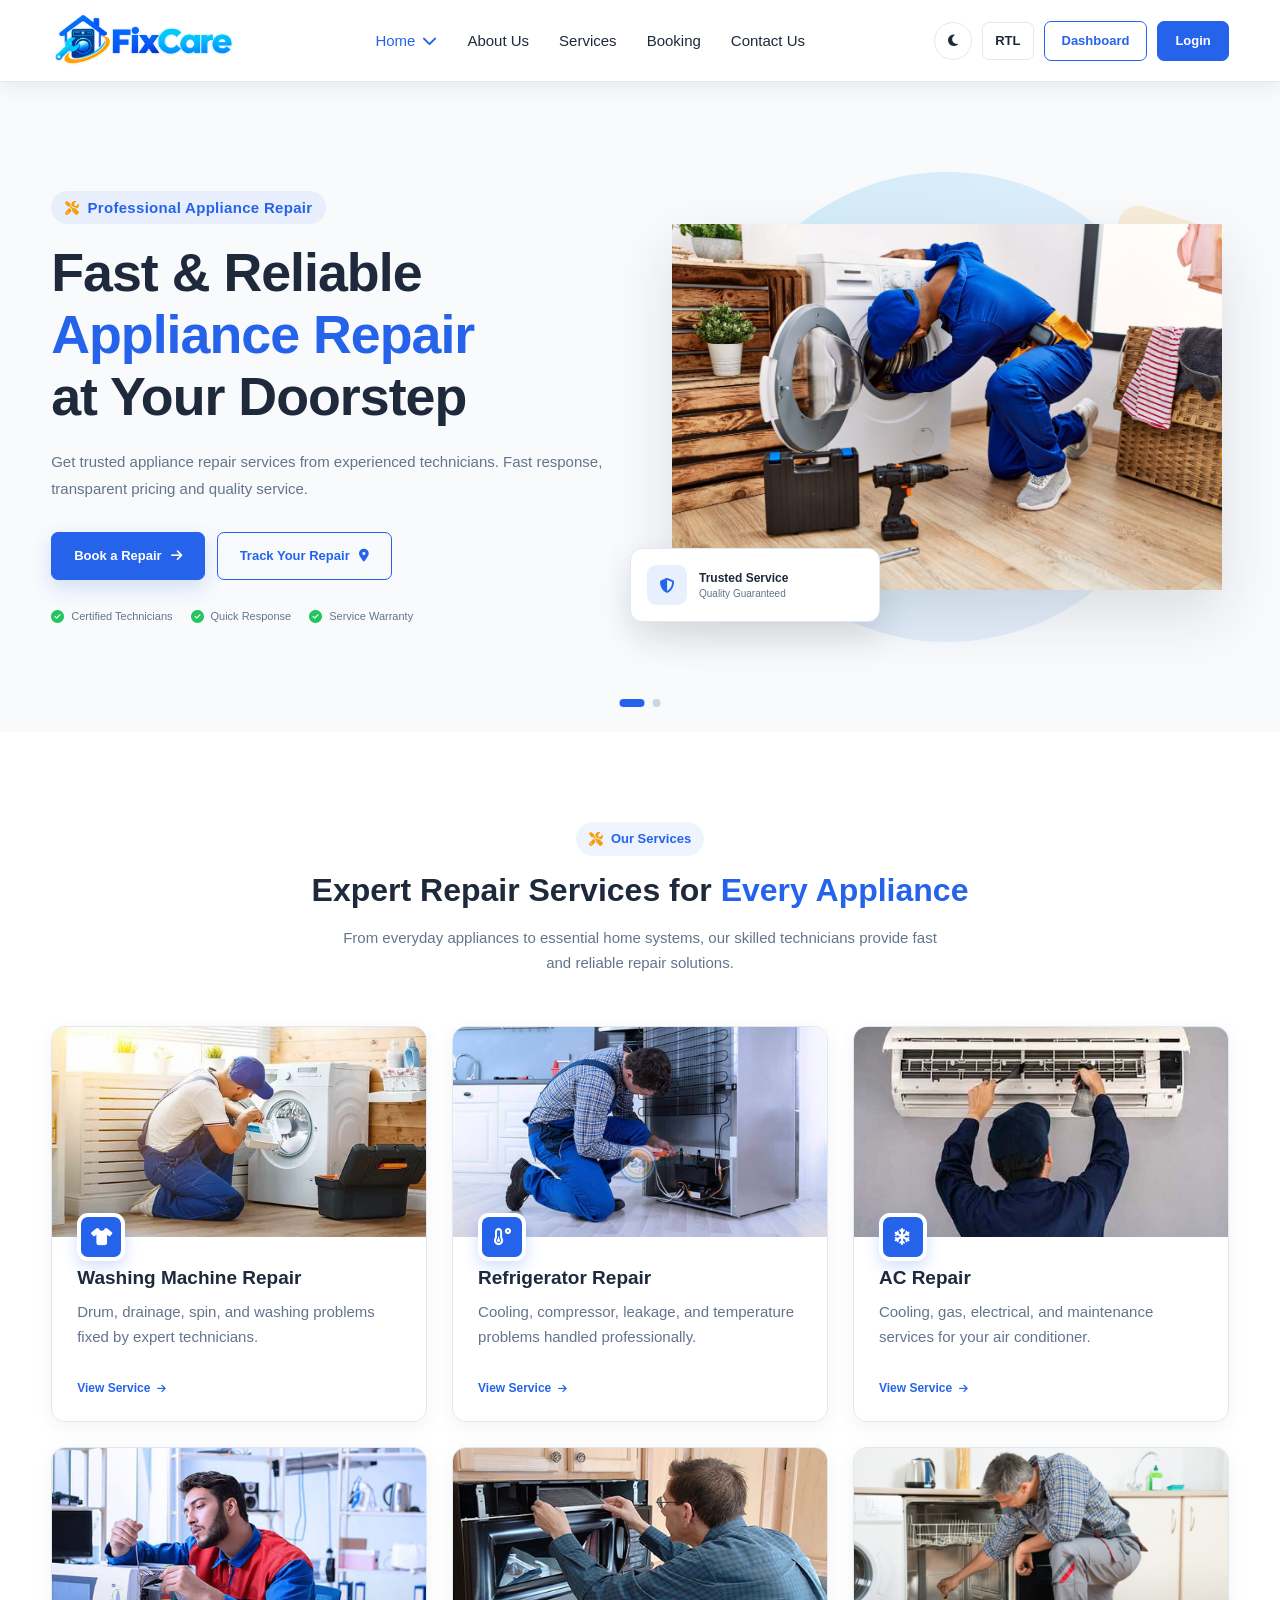
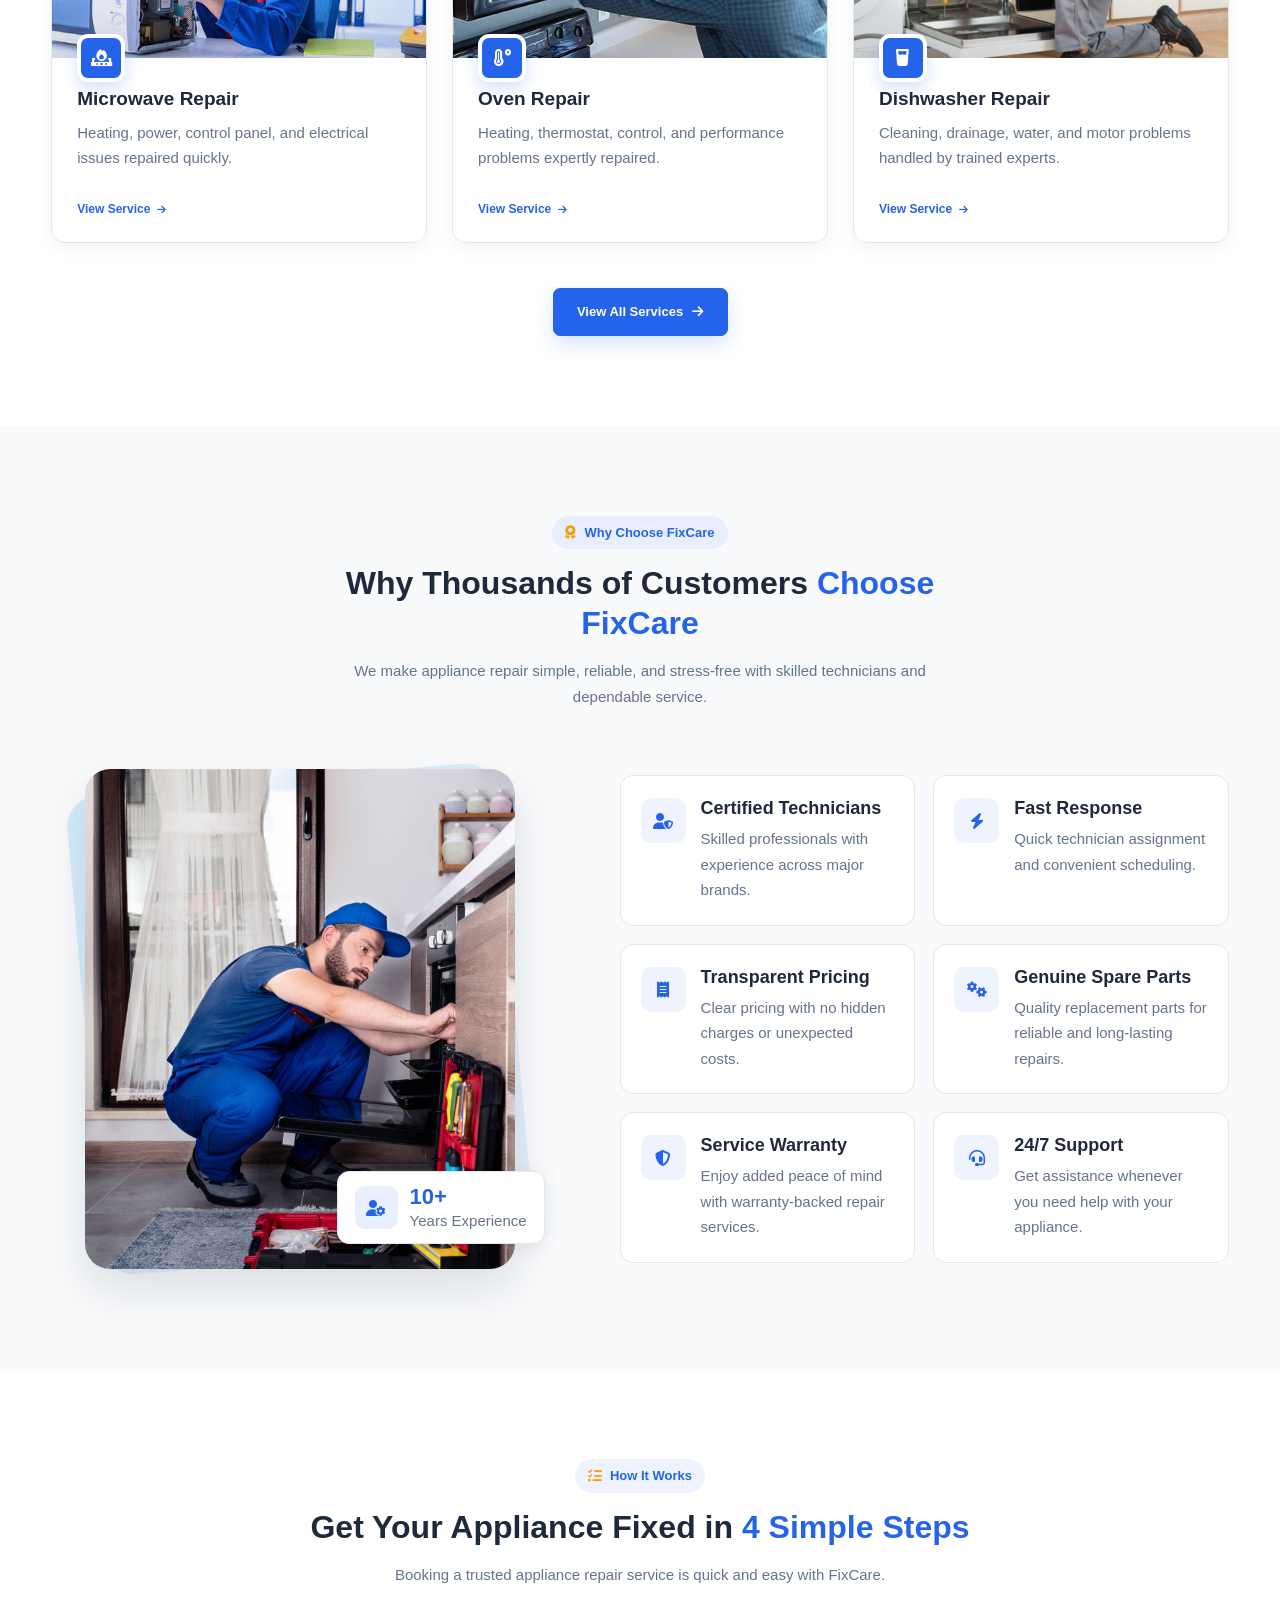
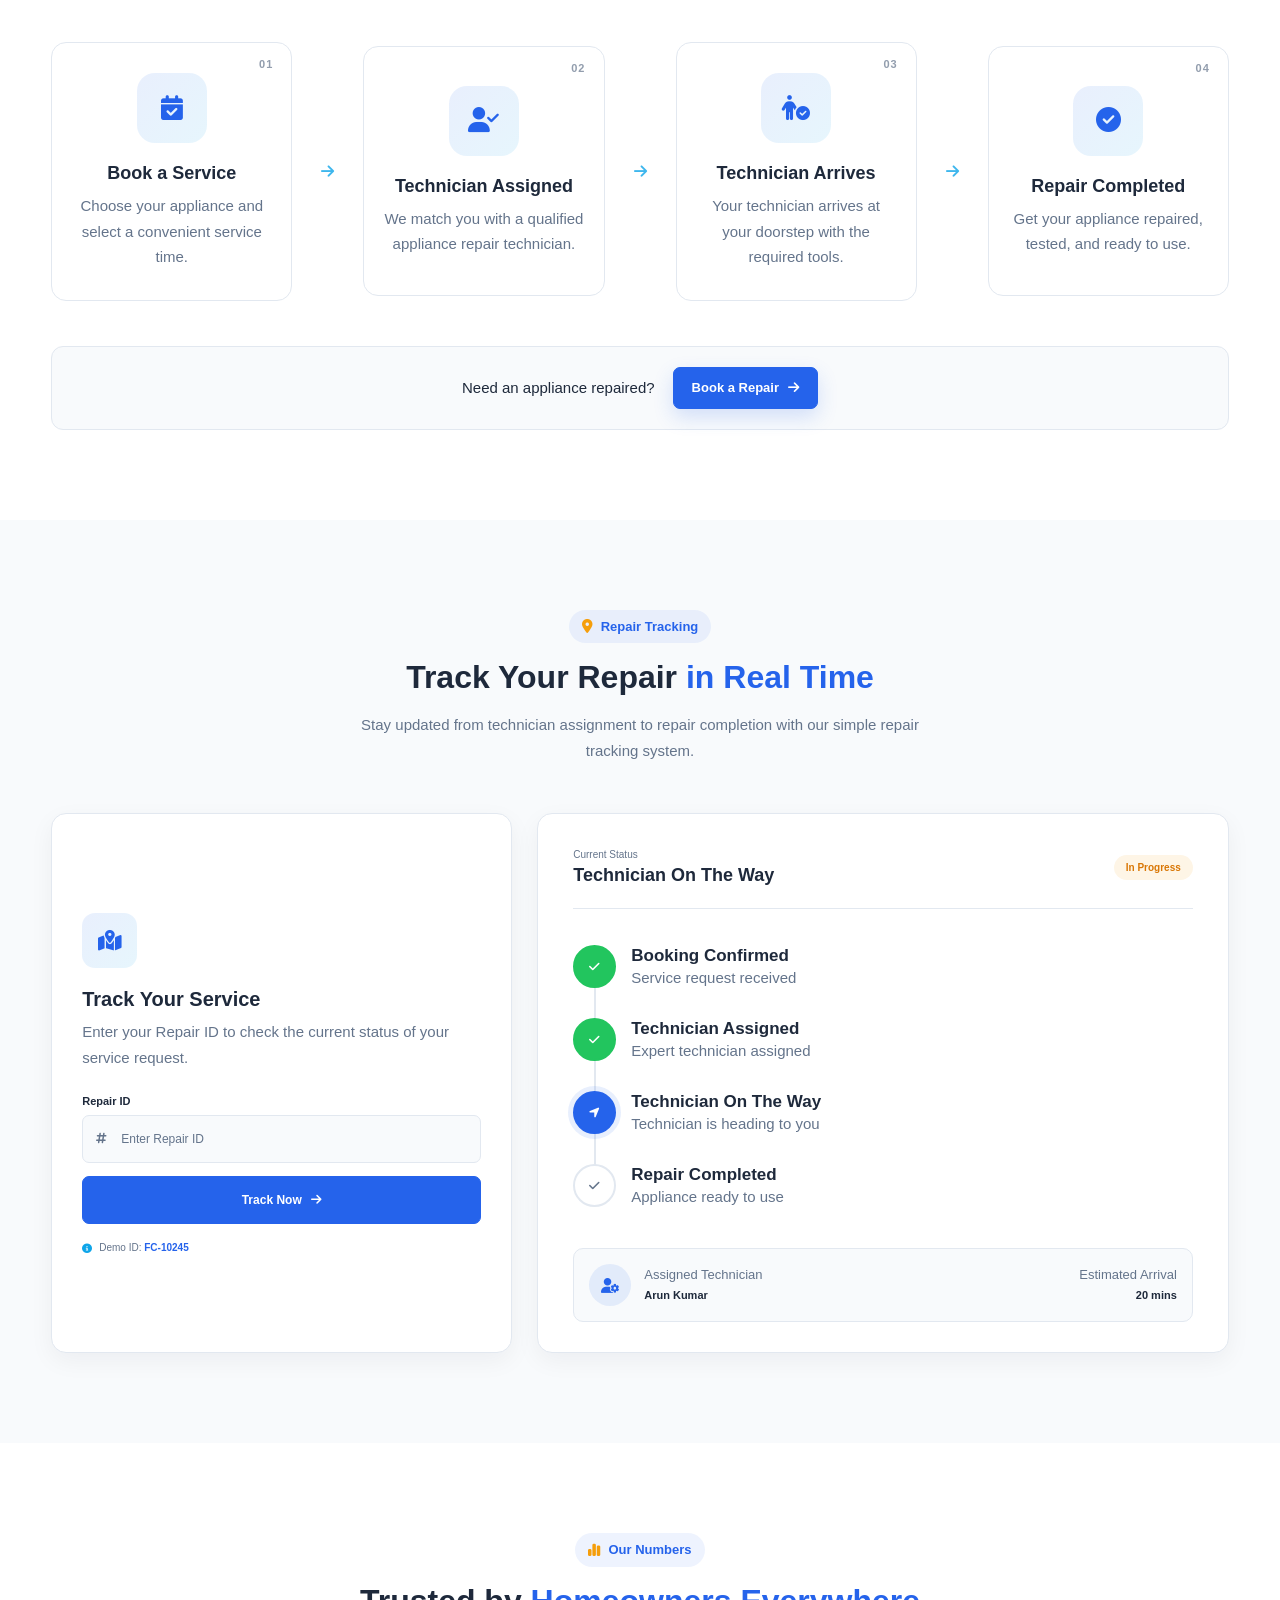
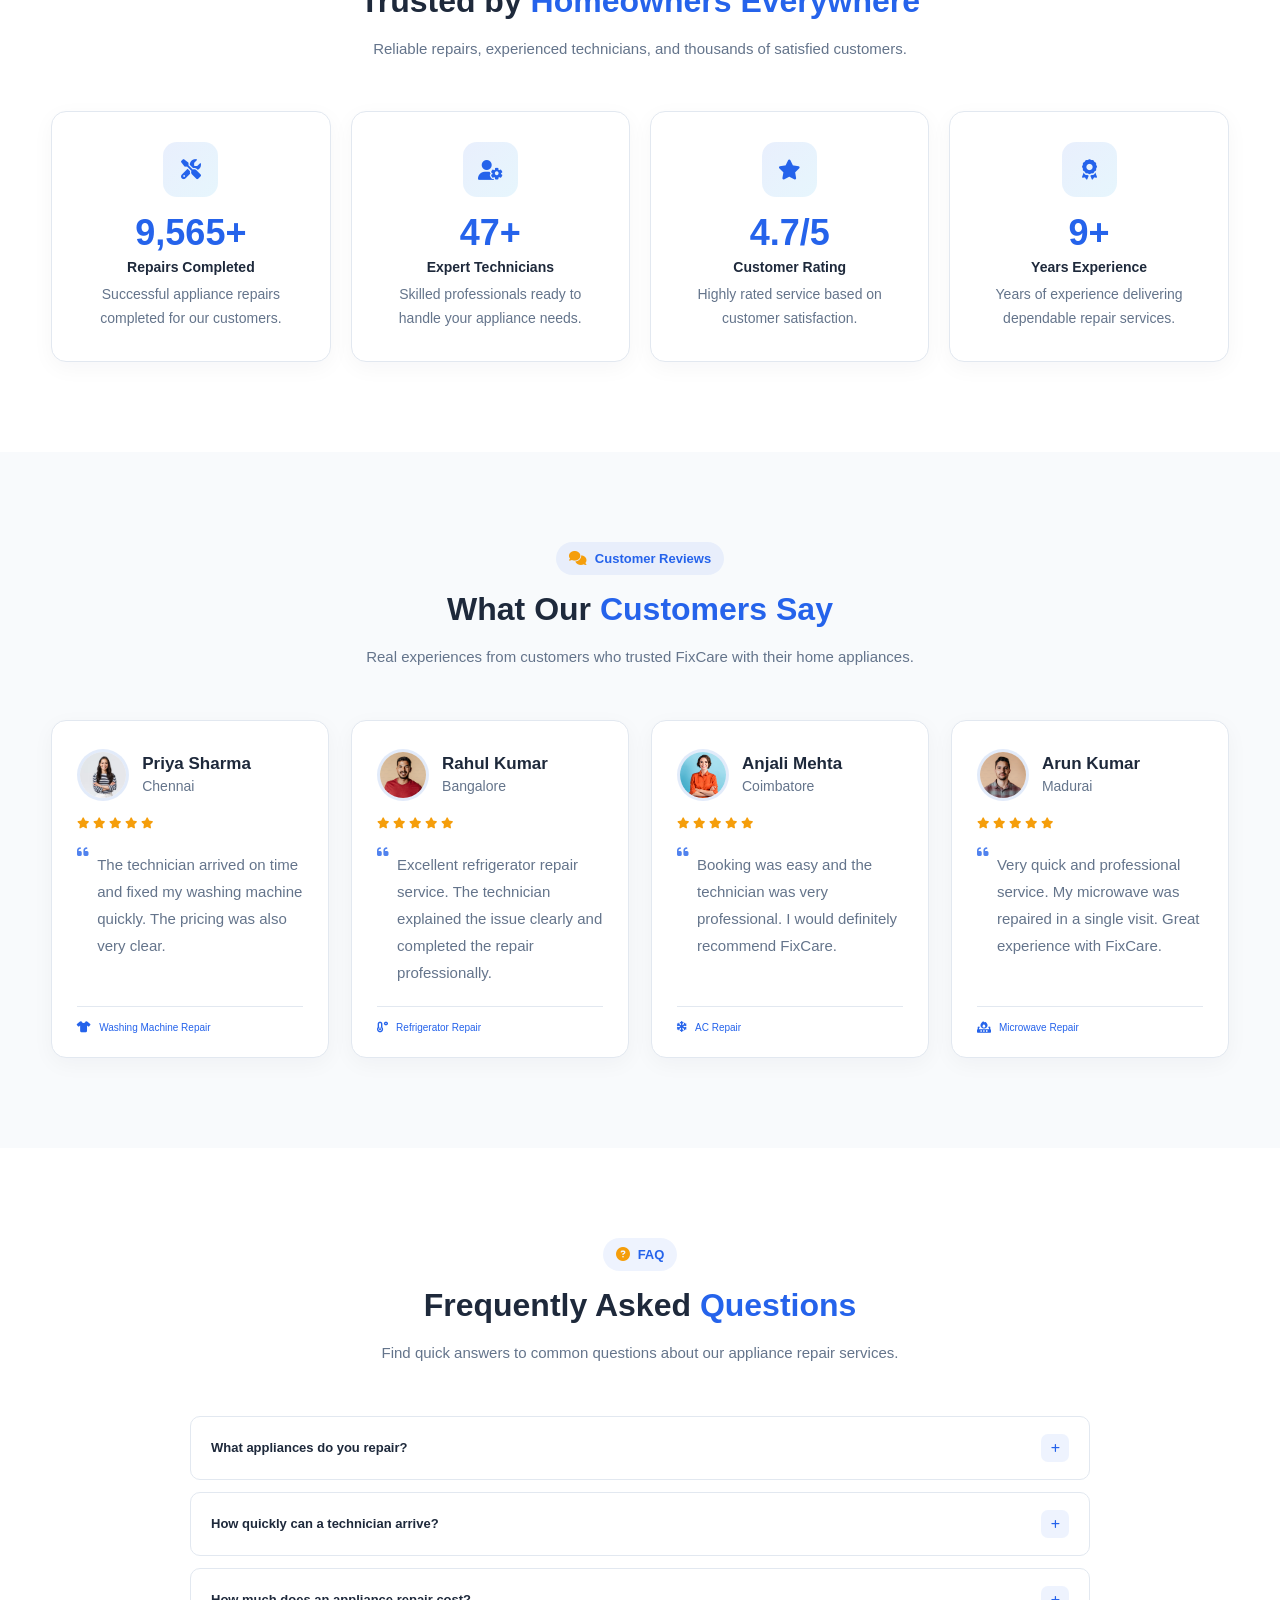
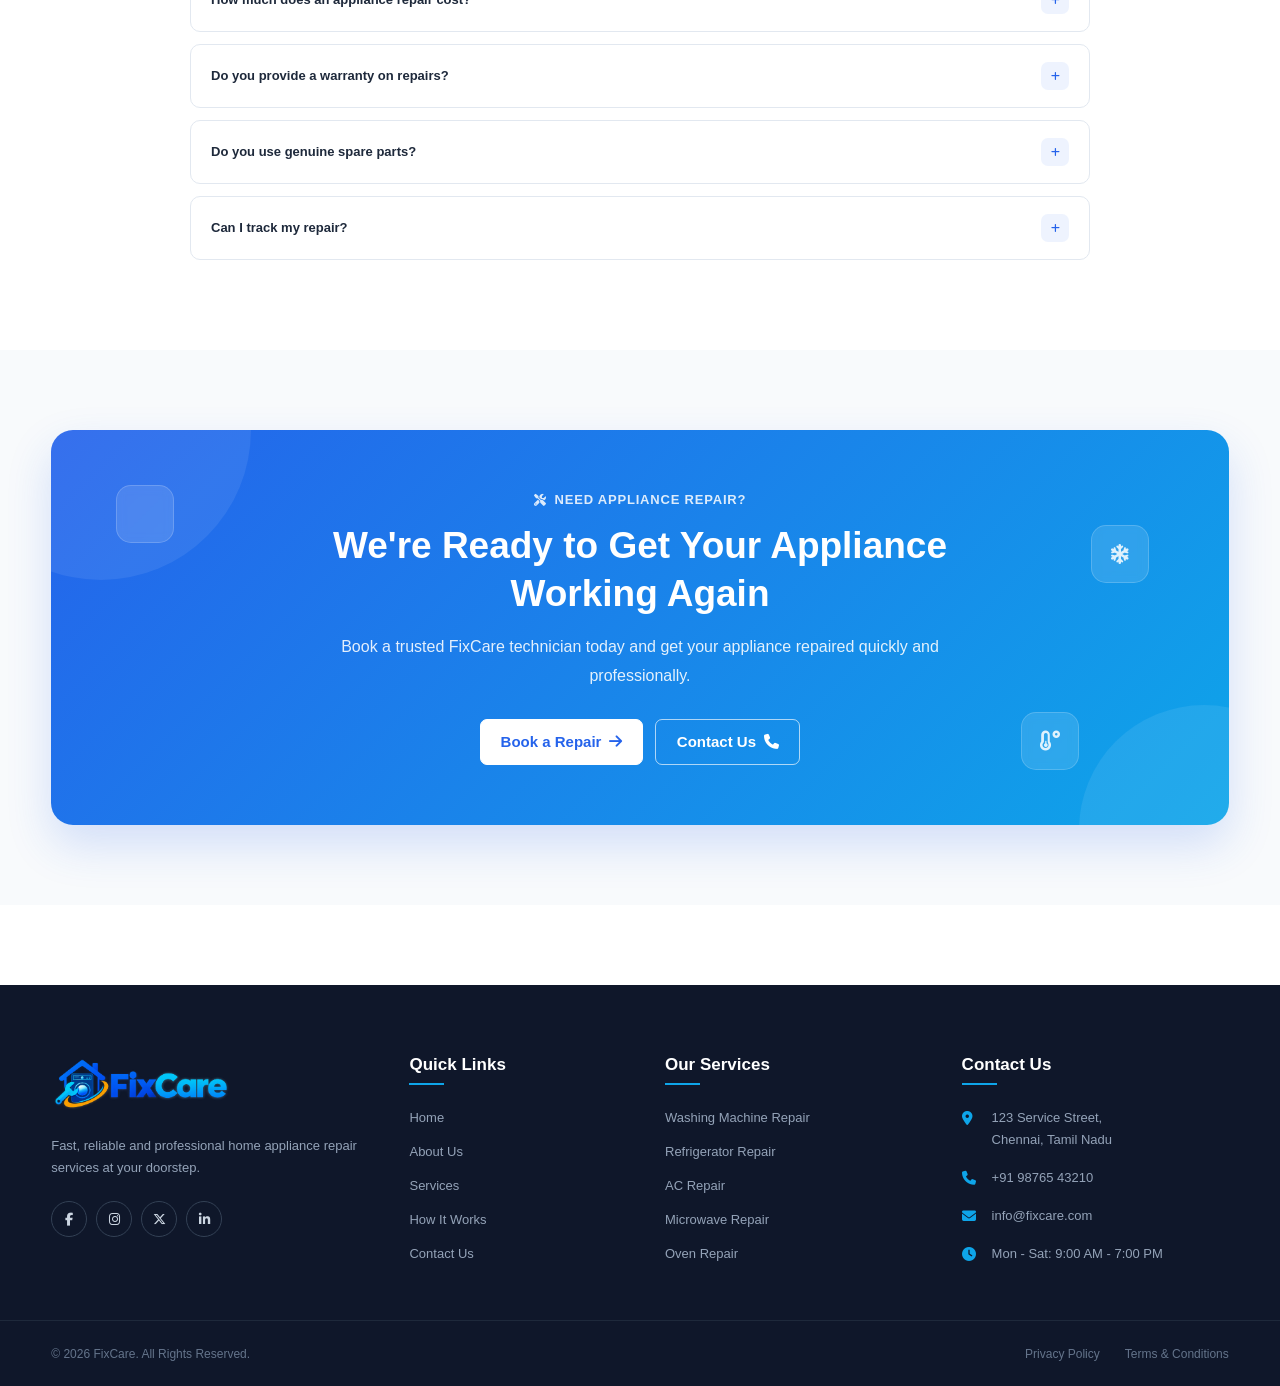
==== commit 868108ed: "Add files via upload" ====
--- a/index.html
+++ b/index.html
@@ -660,7 +660,7 @@
 
                         <p>
                             Skilled professionals with experience
-                            across major appliance brands.
+                            across major brands.
                         </p>
 
                     </div>
@@ -681,7 +681,7 @@
 
                         <p>
                             Quick technician assignment and
-                            convenient service scheduling.
+                            convenient scheduling.
                         </p>
 
                     </div>
--- a/css/style.css
+++ b/css/style.css
@@ -0,0 +1,19126 @@
+/* =========================================
+   ROOT VARIABLES
+========================================= */
+
+:root {
+    --primary-color: #2563eb;
+    --secondary-color: #0ea5e9;
+    --accent-color: #f59e0b;
+    --active-color: #2563eb;
+
+    --bg-color: #ffffff;
+    --section-bg: #f8fafc;
+    --text-color: #1e293b;
+    --muted-text: #64748b;
+    --border-color: #e2e8f0;
+
+    --header-bg: #ffffff;
+    --dropdown-bg: #ffffff;
+
+    --white: #ffffff;
+    --black: #0f172a;
+
+    --shadow: 0 4px 20px rgba(15, 23, 42, 0.08);
+
+    --transition: 0.3s ease;
+}
+
+
+/* =========================================
+   DARK MODE VARIABLES
+========================================= */
+
+body.dark-mode {
+    --bg-color: #0f172a;
+    --section-bg: #111827;
+    --text-color: #f8fafc;
+    --muted-text: #cbd5e1;
+    --border-color: #334155;
+
+    --header-bg: #0f172a;
+    --dropdown-bg: #1e293b;
+
+    --shadow: 0 4px 20px rgba(0, 0, 0, 0.35);
+}
+
+
+/* =========================================
+   BASIC RESET
+========================================= */
+
+* {
+    margin: 0;
+    padding: 0;
+    box-sizing: border-box;
+}
+
+html {
+    scroll-behavior: smooth;
+}
+
+/* =========================================================
+   GLOBAL FONT - FIXCARE
+========================================================= */
+
+html,
+body {
+    font-family: "Poppins", sans-serif;
+}
+
+body,
+button,
+input,
+textarea,
+select,
+a {
+    font-family: "Poppins", sans-serif;
+}
+h1,
+h2,
+h3,
+h4,
+h5,
+h6 {
+    font-family: "Poppins", sans-serif;
+    font-weight: 600;
+}
+
+p {
+    font-family: "Poppins", sans-serif;
+    font-weight: 400;
+}
+
+button,
+a {
+    font-weight: 500;
+}
+a {
+    text-decoration: none;
+    color: inherit;
+}
+
+button {
+    font-family: inherit;
+}
+
+ul {
+    list-style: none;
+}
+
+
+/* =========================================
+   MAIN HEADER
+========================================= */
+
+.main-header {
+    width: 100%;
+    height: 82px;
+
+    background: var(--header-bg);
+
+    border-bottom: 1px solid var(--border-color);
+
+    position: sticky;
+    top: 0;
+    left: 0;
+
+    z-index: 1000;
+
+    box-shadow: var(--shadow);
+
+    transition:
+        background-color var(--transition),
+        border-color var(--transition);
+}
+
+
+/* =========================================
+   HEADER CONTAINER
+========================================= */
+
+.header-container {
+    width: 92%;
+    max-width: 1400px;
+
+    height: 100%;
+
+    margin: 0 auto;
+
+    display: flex;
+    align-items: center;
+
+    position: relative;
+}
+
+
+/* =========================================
+   LOGO
+========================================= */
+
+.logo {
+    display: flex;
+    align-items: center;
+
+    flex-shrink: 0;
+
+    margin-right: 40px;
+}
+
+.logo img {
+    width: 185px;
+    height: auto;
+
+    display: block;
+
+    object-fit: contain;
+}
+
+
+/* =========================================
+   MAIN NAVIGATION
+========================================= */
+
+.main-nav {
+    flex: 1;
+
+    display: flex;
+    justify-content: center;
+    align-items: center;
+}
+
+.nav-menu {
+    display: flex;
+    align-items: center;
+    justify-content: center;
+
+    gap: 30px;
+}
+.nav-menu a.active {
+    color: var(--active-color);
+}
+
+.nav-menu a.active::after {
+    width: 100%;
+    background: var(--active-color);
+}
+
+/* =========================================
+   NAVIGATION LINKS
+========================================= */
+
+.nav-item {
+    position: relative;
+}
+
+.nav-link {
+    height: 82px;
+
+    display: flex;
+    align-items: center;
+    gap: 7px;
+
+    color: var(--text-color);
+
+    font-size: 17px;
+    font-weight: 500;
+
+    white-space: nowrap;
+
+    transition: color var(--transition);
+}
+
+.nav-link:hover {
+    color: var(--primary-color);
+}
+
+
+/* =========================================
+   HOME DROPDOWN ARROW
+========================================= */
+
+.nav-link i {
+    font-size: 15px;
+
+    transition: transform var(--transition);
+}
+
+.dropdown:hover .nav-link i {
+    transform: rotate(180deg);
+}
+
+
+/* =========================================
+   DROPDOWN MENU
+========================================= */
+
+.dropdown-menu {
+    position: absolute;
+
+    top: calc(100% + 1px);
+    left: 50%;
+
+    transform: translateX(-50%) translateY(10px);
+
+    width: 170px;
+
+    padding: 10px 0;
+
+    background: var(--dropdown-bg);
+
+    border: 1px solid var(--border-color);
+
+    border-radius: 10px;
+
+    box-shadow: var(--shadow);
+
+    opacity: 0;
+    visibility: hidden;
+
+    transition:
+        opacity var(--transition),
+        transform var(--transition),
+        visibility var(--transition);
+
+    z-index: 1100;
+}
+
+.dropdown:hover .dropdown-menu {
+    opacity: 1;
+    visibility: visible;
+
+    transform: translateX(-50%) translateY(0);
+}
+
+.dropdown-menu li a {
+    display: block;
+
+    padding: 11px 18px;
+
+    color: var(--text-color);
+
+    font-size: 13px;
+    font-weight: 500;
+
+    transition:
+        background-color var(--transition),
+        color var(--transition);
+}
+
+.dropdown-menu li a:hover {
+    background: rgba(37, 99, 235, 0.08);
+    color: var(--primary-color);
+}
+.dropdown-menu a.active {
+    color: var(--active-color);
+    background: rgba(37, 99, 235, 0.08);
+}
+
+/* =========================================
+   HEADER RIGHT ACTIONS
+========================================= */
+
+.header-actions {
+    display: flex;
+    align-items: center;
+
+    gap: 10px;
+
+    margin-left: 30px;
+
+    flex-shrink: 0;
+}
+
+
+/* =========================================
+   COMMON ICON BUTTON
+========================================= */
+
+.icon-btn {
+    width: 38px;
+    height: 38px;
+
+    display: flex;
+    align-items: center;
+    justify-content: center;
+
+    border: 1px solid var(--border-color);
+
+    border-radius: 50%;
+
+    background: transparent;
+
+    color: var(--text-color);
+
+    cursor: pointer;
+
+    transition:
+        background-color var(--transition),
+        color var(--transition),
+        border-color var(--transition);
+}
+
+.icon-btn:hover {
+    background: var(--primary-color);
+    color: var(--white);
+    border-color: var(--primary-color);
+}
+
+
+/* =========================================
+   RTL BUTTON
+========================================= */
+
+.rtl-btn {
+    height: 38px;
+
+    padding: 0 12px;
+
+    border: 1px solid var(--border-color);
+
+    border-radius: 7px;
+
+    background: transparent;
+
+    color: var(--text-color);
+
+    font-size: 12px;
+    font-weight: 600;
+
+    cursor: pointer;
+
+    transition:
+        background-color var(--transition),
+        color var(--transition),
+        border-color var(--transition);
+}
+
+.rtl-btn:hover {
+    background: var(--primary-color);
+    color: var(--white);
+    border-color: var(--primary-color);
+}
+
+
+/* =========================================
+   HEADER BUTTONS
+========================================= */
+
+.header-btn {
+    height: 40px;
+
+    display: inline-flex;
+    align-items: center;
+    justify-content: center;
+
+    padding: 0 17px;
+
+    border-radius: 7px;
+
+    font-size: 12px;
+    font-weight: 600;
+
+    white-space: nowrap;
+
+    transition:
+        background-color var(--transition),
+        color var(--transition),
+        border-color var(--transition),
+        transform var(--transition);
+}
+
+.header-btn:hover {
+    transform: translateY(-2px);
+}
+
+
+/* =========================================
+   DASHBOARD BUTTON
+========================================= */
+
+.dashboard-btn {
+    background: transparent;
+
+    color: var(--primary-color);
+
+    border: 1px solid var(--primary-color);
+}
+
+.dashboard-btn:hover {
+    background: var(--primary-color);
+    color: var(--white);
+}
+
+
+/* =========================================
+   LOGIN BUTTON
+========================================= */
+
+.login-btn {
+    background: var(--primary-color);
+
+    color: var(--white);
+
+    border: 1px solid var(--primary-color);
+}
+
+.login-btn:hover {
+    background: #1d4ed8;
+    border-color: #1d4ed8;
+}
+
+
+/* =========================================
+   MOBILE BUTTONS
+========================================= */
+
+.mobile-buttons {
+    display: none;
+}
+.mobile-theme-rtl {
+    display: flex !important;
+    width: 100%;
+    gap: 10px;
+}
+
+.mobile-theme-rtl button {
+    flex: 1;
+    height: 42px;
+
+    display: flex;
+    align-items: center;
+    justify-content: center;
+    gap: 7px;
+
+    border: 1px solid var(--border-color);
+    border-radius: 7px;
+
+    background: transparent;
+    color: var(--text-color);
+
+    cursor: pointer;
+    font-family: "Poppins", sans-serif;
+    font-size: 12px;
+    font-weight: 600;
+}
+
+/* =========================================
+   HAMBURGER BUTTON
+========================================= */
+
+.menu-toggle {
+    display: none;
+
+    width: 42px;
+    height: 42px;
+
+    border: 1px solid var(--border-color);
+
+    border-radius: 7px;
+
+    background: transparent;
+
+    color: var(--text-color);
+
+    cursor: pointer;
+
+    font-size: 18px;
+
+    transition:
+        background-color var(--transition),
+        color var(--transition);
+}
+
+.menu-toggle:hover {
+    background: var(--primary-color);
+    color: var(--white);
+}
+
+
+/* =========================================
+   DARK MODE LOGO SUPPORT
+========================================= */
+
+body.dark-mode .logo img {
+    /*
+       If your logo has a dark text version,
+       you can replace it with a light version
+       using JavaScript later.
+    */
+
+    filter: brightness(1.05);
+}
+
+
+/* =========================================
+   PAGE TRANSITION
+========================================= */
+
+.main-header,
+.nav-link,
+.dropdown-menu,
+.icon-btn,
+.rtl-btn,
+.header-btn,
+.menu-toggle {
+    transition:
+        background-color 0.3s ease,
+        color 0.3s ease,
+        border-color 0.3s ease,
+        box-shadow 0.3s ease,
+        transform 0.3s ease;
+}
+
+
+/* =========================================
+   FOOTER
+========================================= */
+
+.main-footer {
+    background: #0f172a;
+    color: #cbd5e1;
+
+    margin-top: 80px;
+}
+
+
+/* =========================================
+   FOOTER CONTAINER
+========================================= */
+
+.footer-container {
+    width: 92%;
+    max-width: 1400px;
+
+    margin: 0 auto;
+
+    padding: 70px 0 55px;
+
+    display: grid;
+
+    grid-template-columns:
+        1.5fr
+        1fr
+        1.2fr
+        1.3fr;
+
+    gap: 50px;
+}
+
+
+/* =========================================
+   FOOTER LOGO
+========================================= */
+
+.footer-logo {
+    display: inline-flex;
+
+    margin-bottom: 20px;
+}
+
+.footer-logo img {
+    width: 180px;
+    height: auto;
+
+    display: block;
+}
+
+
+/* =========================================
+   FOOTER ABOUT
+========================================= */
+
+.footer-about p {
+    max-width: 330px;
+
+    color: #94a3b8;
+
+    font-size: 13px;
+
+    line-height: 1.8;
+
+    margin-bottom: 22px;
+}
+
+
+/* =========================================
+   FOOTER HEADING
+========================================= */
+
+.footer-column h3 {
+    position: relative;
+
+    color: #ffffff;
+
+    font-size: 16px;
+
+    font-weight: 600;
+
+    margin-bottom: 22px;
+
+    padding-bottom: 10px;
+}
+
+.footer-column h3::after {
+    content: "";
+
+    position: absolute;
+
+    left: 0;
+    bottom: 0;
+
+    width: 35px;
+    height: 2px;
+
+    background: #0ea5e9;
+}
+
+
+/* =========================================
+   FOOTER LINKS
+========================================= */
+
+.footer-links {
+    display: flex;
+
+    flex-direction: column;
+
+    gap: 12px;
+}
+
+.footer-links li a {
+    color: #94a3b8;
+
+    font-size: 13px;
+
+    transition: 0.3s ease;
+}
+
+.footer-links li a:hover {
+    color: #0ea5e9;
+
+    padding-left: 5px;
+}
+
+
+/* =========================================
+   SOCIAL ICONS
+========================================= */
+
+.footer-social {
+    display: flex;
+
+    align-items: center;
+
+    gap: 9px;
+}
+
+.footer-social a {
+    width: 36px;
+    height: 36px;
+
+    display: flex;
+
+    align-items: center;
+    justify-content: center;
+
+    border: 1px solid #334155;
+
+    border-radius: 50%;
+
+    color: #cbd5e1;
+
+    font-size: 13px;
+
+    transition: 0.3s ease;
+}
+
+.footer-social a:hover {
+    background: #2563eb;
+
+    border-color: #2563eb;
+
+    color: #ffffff;
+
+    transform: translateY(-3px);
+}
+
+
+/* =========================================
+   CONTACT
+========================================= */
+
+.footer-contact ul {
+    display: flex;
+
+    flex-direction: column;
+
+    gap: 16px;
+}
+
+.footer-contact li {
+    display: flex;
+
+    align-items: flex-start;
+
+    gap: 12px;
+
+    color: #94a3b8;
+
+    font-size: 13px;
+
+    line-height: 1.6;
+}
+
+.footer-contact li i {
+    color: #0ea5e9;
+
+    font-size: 14px;
+
+    width: 18px;
+
+    margin-top: 4px;
+}
+
+.footer-contact a {
+    color: #94a3b8;
+
+    transition: 0.3s ease;
+}
+
+.footer-contact a:hover {
+    color: #0ea5e9;
+}
+
+
+/* =========================================
+   FOOTER BOTTOM
+========================================= */
+
+.footer-bottom {
+    border-top: 1px solid #1e293b;
+}
+
+.footer-bottom-container {
+    width: 92%;
+    max-width: 1400px;
+
+    min-height: 65px;
+
+    margin: 0 auto;
+
+    display: flex;
+
+    align-items: center;
+
+    justify-content: space-between;
+
+    gap: 20px;
+}
+
+.footer-bottom p {
+    color: #64748b;
+
+    font-size: 12px;
+}
+
+.footer-bottom-links {
+    display: flex;
+
+    gap: 25px;
+}
+
+.footer-bottom-links a {
+    color: #64748b;
+
+    font-size: 12px;
+
+    transition: 0.3s ease;
+}
+
+.footer-bottom-links a:hover {
+    color: #0ea5e9;
+}
+
+
+
+
+
+
+
+
+
+
+
+/*********HOME1**********/
+
+ /* =========================================
+    HOME 1 - HERO SECTION
+ ========================================= */
+
+.hero-section {
+    position: relative;
+
+    width: 100%;
+    min-height: 650px;
+
+    background: var(--section-bg);
+
+    overflow: hidden;
+
+    transition:
+        background-color var(--transition),
+        color var(--transition);
+}
+
+
+/* =========================================
+   HERO SLIDER
+========================================= */
+
+.hero-slider {
+    position: relative;
+
+    width: 100%;
+    min-height: 650px;
+}
+
+
+/* =========================================
+   HERO SLIDE
+========================================= */
+
+.hero-slide {
+    width: 100%;
+    min-height: 650px;
+
+    display: none;
+
+    position: relative;
+}
+
+.hero-slide.active {
+    display: block;
+}
+
+
+/* =========================================
+   HERO CONTAINER
+========================================= */
+
+.hero-container {
+    width: 92%;
+    max-width: 1400px;
+
+    min-height: 650px;
+
+    margin: 0 auto;
+
+    display: grid;
+
+    grid-template-columns: 1fr 1fr;
+
+    align-items: center;
+
+    gap: 50px;
+
+    padding: 70px 0;
+}
+
+
+/* =========================================
+   HERO CONTENT
+========================================= */
+
+.hero-content {
+    position: relative;
+
+    z-index: 2;
+
+    max-width: 620px;
+}
+
+
+/* =========================================
+   HERO SUBTITLE
+========================================= */
+
+.hero-subtitle {
+    display: inline-flex;
+
+    align-items: center;
+
+    gap: 8px;
+
+    margin-bottom: 18px;
+
+    padding: 8px 14px;
+
+    border-radius: 30px;
+
+    background: rgba(37, 99, 235, 0.08);
+
+    color: var(--primary-color);
+
+    font-size: 15px;
+
+    font-weight: 600;
+
+    letter-spacing: 0.3px;
+}
+
+.hero-subtitle i {
+    color: var(--accent-color);
+
+    font-size: 14px;
+}
+
+
+/* =========================================
+   HERO HEADING
+========================================= */
+
+.hero-content h1 {
+    margin-bottom: 20px;
+
+    color: var(--text-color);
+
+    font-size: clamp(38px, 4.2vw, 62px);
+
+    font-weight: 700;
+
+    line-height: 1.15;
+
+    letter-spacing: -1px;
+}
+
+.hero-content h1 span {
+    display: block;
+
+    color: var(--primary-color);
+}
+
+
+/* =========================================
+   HERO DESCRIPTION
+========================================= */
+
+.hero-content > p {
+    max-width: 570px;
+
+    margin-bottom: 30px;
+
+    color: var(--muted-text);
+
+    font-size: 15px;
+
+    line-height: 1.8;
+}
+
+
+/* =========================================
+   HERO BUTTONS
+========================================= */
+
+.hero-buttons {
+    display: flex;
+
+    align-items: center;
+
+    gap: 12px;
+
+    margin-bottom: 30px;
+}
+
+
+.hero-btn {
+    min-height: 48px;
+
+    display: inline-flex;
+
+    align-items: center;
+    justify-content: center;
+
+    gap: 9px;
+
+    padding: 0 22px;
+
+    border-radius: 7px;
+
+    font-size: 13px;
+
+    font-weight: 600;
+
+    transition:
+        background-color var(--transition),
+        color var(--transition),
+        border-color var(--transition),
+        transform var(--transition),
+        box-shadow var(--transition);
+}
+
+
+.hero-btn:hover {
+    transform: translateY(-3px);
+}
+
+
+/* Primary */
+
+.primary-btn {
+    background: var(--primary-color);
+
+    color: var(--white);
+
+    border: 1px solid var(--primary-color);
+
+    box-shadow: 0 8px 20px rgba(37, 99, 235, 0.18);
+}
+
+
+.primary-btn:hover {
+    background: #1d4ed8;
+
+    border-color: #1d4ed8;
+
+    color: var(--white);
+
+    box-shadow: 0 10px 25px rgba(37, 99, 235, 0.25);
+}
+
+
+/* Secondary */
+
+.secondary-btn {
+    background: transparent;
+
+    color: var(--primary-color);
+
+    border: 1px solid var(--primary-color);
+}
+
+
+.secondary-btn:hover {
+    background: var(--primary-color);
+
+    color: var(--white);
+}
+
+
+/* =========================================
+   HERO FEATURES
+========================================= */
+
+.hero-features {
+    display: flex;
+
+    flex-wrap: wrap;
+
+    align-items: center;
+
+    gap: 18px;
+}
+
+
+.hero-feature {
+    display: flex;
+
+    align-items: center;
+
+    gap: 7px;
+
+    color: var(--muted-text);
+
+    font-size: 11px;
+
+    font-weight: 500;
+}
+
+
+.hero-feature i {
+    color: #22c55e;
+
+    font-size: 13px;
+}
+
+
+/* =========================================
+   HERO IMAGE AREA
+========================================= */
+
+.hero-image {
+    position: relative;
+
+    min-height: 500px;
+
+    display: flex;
+
+    align-items: center;
+
+    justify-content: center;
+}
+
+
+/* =========================================
+   IMAGE BACKGROUND SHAPE
+========================================= */
+
+.hero-image-shape {
+    position: absolute;
+
+    width: 470px;
+    height: 470px;
+
+    border-radius: 50%;
+
+    background:
+        linear-gradient(
+            135deg,
+            rgba(14, 165, 233, 0.16),
+            rgba(37, 99, 235, 0.08)
+        );
+
+    z-index: 0;
+}
+
+
+/* Orange accent shape */
+
+.hero-image::before {
+    content: "";
+
+    position: absolute;
+
+    width: 90px;
+    height: 90px;
+
+    right: 30px;
+    top: 55px;
+
+    border-radius: 20px;
+
+    background: rgba(245, 158, 11, 0.15);
+
+    transform: rotate(18deg);
+}
+
+
+/* Blue accent shape */
+
+.hero-image::after {
+    content: "";
+
+    position: absolute;
+
+    width: 55px;
+    height: 55px;
+
+    left: 25px;
+    bottom: 80px;
+
+    border-radius: 50%;
+
+    background: rgba(14, 165, 233, 0.18);
+}
+
+
+/* =========================================
+   HERO IMAGE
+========================================= */
+
+.hero-image img {
+    position: relative;
+
+    z-index: 1;
+
+    width: 100%;
+
+    max-width: 550px;
+
+    height: auto;
+
+    max-height: 500px;
+
+    object-fit: contain;
+
+    display: block;
+
+    filter: drop-shadow(
+        0 25px 30px rgba(15, 23, 42, 0.12)
+    );
+}
+
+
+/* =========================================
+   FLOATING CARD
+========================================= */
+
+.hero-floating-card {
+    position: absolute;
+
+    right: 10px;
+    bottom: 70px;
+
+    z-index: 3;
+
+    min-width: 215px;
+
+    display: flex;
+
+    align-items: center;
+
+    gap: 12px;
+
+    padding: 14px 17px;
+
+    background: var(--bg-color);
+
+    border: 1px solid var(--border-color);
+
+    border-radius: 12px;
+
+    box-shadow: var(--shadow);
+
+    animation: floatingCard 3s ease-in-out infinite;
+}
+
+
+@keyframes floatingCard {
+
+    0%,
+    100% {
+        transform: translateY(0);
+    }
+
+    50% {
+        transform: translateY(-8px);
+    }
+}
+
+
+/* Floating icon */
+
+.floating-icon {
+    width: 40px;
+    height: 40px;
+
+    flex-shrink: 0;
+
+    display: flex;
+
+    align-items: center;
+    justify-content: center;
+
+    border-radius: 9px;
+
+    background: rgba(37, 99, 235, 0.1);
+
+    color: var(--primary-color);
+
+    font-size: 15px;
+}
+
+
+.hero-floating-card strong {
+    display: block;
+
+    margin-bottom: 3px;
+
+    color: var(--text-color);
+
+    font-size: 12px;
+
+    font-weight: 600;
+}
+
+
+.hero-floating-card span {
+    display: block;
+
+    color: var(--muted-text);
+
+    font-size: 10px;
+}
+
+
+/* =========================================
+   HERO DOTS
+========================================= */
+
+.hero-dots {
+    position: absolute;
+
+    left: 50%;
+    bottom: 25px;
+
+    z-index: 5;
+
+    display: flex;
+
+    align-items: center;
+
+    gap: 8px;
+
+    transform: translateX(-50%);
+}
+
+
+.hero-dot {
+    width: 8px;
+    height: 8px;
+
+    padding: 0;
+
+    border: none;
+
+    border-radius: 50%;
+
+    background: #cbd5e1;
+
+    cursor: pointer;
+
+    transition:
+        width var(--transition),
+        background-color var(--transition);
+}
+
+
+.hero-dot.active {
+    width: 25px;
+
+    border-radius: 10px;
+
+    background: var(--primary-color);
+}
+
+
+.hero-dot:hover {
+    background: var(--secondary-color);
+}
+
+
+/* =========================================
+   DARK MODE
+========================================= */
+
+body.dark-mode .hero-section {
+    background: var(--section-bg);
+}
+
+
+body.dark-mode .hero-image-shape {
+    background:
+        linear-gradient(
+            135deg,
+            rgba(14, 165, 233, 0.12),
+            rgba(37, 99, 235, 0.08)
+        );
+}
+
+
+body.dark-mode .hero-floating-card {
+    background: #1e293b;
+
+    border-color: #334155;
+
+    box-shadow: var(--shadow);
+}
+
+
+body.dark-mode .hero-dot {
+    background: #475569;
+}
+
+
+body.dark-mode .hero-dot.active {
+    background: var(--secondary-color);
+}
+
+
+/* =========================================
+   HERO SLIDE ANIMATION
+========================================= */
+
+.hero-slide.active .hero-content {
+    animation: heroContentIn 0.8s ease;
+}
+
+
+.hero-slide.active .hero-image {
+    animation: heroImageIn 0.8s ease;
+}
+
+
+@keyframes heroContentIn {
+
+    from {
+        opacity: 0;
+        transform: translateX(-30px);
+    }
+
+    to {
+        opacity: 1;
+        transform: translateX(0);
+    }
+}
+
+
+@keyframes heroImageIn {
+
+    from {
+        opacity: 0;
+        transform: translateX(30px);
+    }
+
+    to {
+        opacity: 1;
+        transform: translateX(0);
+    }
+}
+/* =========================================
+   HOME 1 - HERO DARK MODE
+========================================= */
+
+body.dark-mode .hero-section {
+    background: #0f172a;
+}
+
+body.dark-mode .hero-content h1 {
+    color: #f8fafc;
+}
+
+body.dark-mode .hero-content h1 span {
+    color: #38bdf8;
+}
+
+body.dark-mode .hero-content > p {
+    color: #cbd5e1;
+}
+
+body.dark-mode .hero-subtitle {
+    background: rgba(14, 165, 233, 0.12);
+    color: #38bdf8;
+}
+
+body.dark-mode .hero-subtitle i {
+    color: #f59e0b;
+}
+
+body.dark-mode .hero-feature {
+    color: #cbd5e1;
+}
+
+body.dark-mode .hero-feature i {
+    color: #22c55e;
+}
+
+
+/* Hero image background */
+
+body.dark-mode .hero-image-shape {
+    background:
+        linear-gradient(
+            135deg,
+            rgba(14, 165, 233, 0.16),
+            rgba(37, 99, 235, 0.10)
+        );
+}
+
+
+/* Orange decoration */
+
+body.dark-mode .hero-image::before {
+    background: rgba(245, 158, 11, 0.12);
+}
+
+
+/* Blue decoration */
+
+body.dark-mode .hero-image::after {
+    background: rgba(14, 165, 233, 0.15);
+}
+
+
+/* Floating card */
+
+body.dark-mode .hero-floating-card {
+    background: #1e293b;
+
+    border-color: #334155;
+
+    color: #f8fafc;
+
+    box-shadow:
+        0 15px 35px rgba(0, 0, 0, 0.35);
+}
+
+body.dark-mode .hero-floating-card strong {
+    color: #ffffff;
+}
+
+body.dark-mode .hero-floating-card span {
+    color: #94a3b8;
+}
+
+body.dark-mode .floating-icon {
+    background: rgba(14, 165, 233, 0.12);
+
+    color: #38bdf8;
+}
+
+
+/* Secondary button */
+
+body.dark-mode .secondary-btn {
+    color: #38bdf8;
+
+    border-color: #38bdf8;
+}
+
+body.dark-mode .secondary-btn:hover {
+    background: #2563eb;
+
+    color: #ffffff;
+
+    border-color: #2563eb;
+}
+
+
+/* Slider dots */
+
+body.dark-mode .hero-dot {
+    background: #475569;
+}
+
+body.dark-mode .hero-dot.active {
+    background: #38bdf8;
+}
+
+
+
+
+/* =========================================
+   HOME 1 - SERVICES SECTION
+========================================= */
+
+.services-section {
+    width: 100%;
+
+    padding: 90px 0;
+
+    background: var(--bg-color);
+
+    transition:
+        background-color var(--transition),
+        color var(--transition);
+}
+
+
+/* =========================================
+   SERVICES CONTAINER
+========================================= */
+
+.services-container {
+    width: 92%;
+    max-width: 1400px;
+
+    margin: 0 auto;
+}
+
+
+/* =========================================
+   SECTION HEADING
+========================================= */
+
+.section-heading {
+    max-width: 700px;
+
+    margin: 0 auto 50px;
+
+    text-align: center;
+}
+
+
+.section-subtitle {
+    display: inline-flex;
+
+    align-items: center;
+
+    gap: 8px;
+
+    margin-bottom: 14px;
+
+    padding: 7px 13px;
+
+    border-radius: 30px;
+
+    background: rgba(37, 99, 235, 0.08);
+
+    color: var(--primary-color);
+
+    font-size: 15px;
+
+    font-weight: 600;
+}
+
+
+.section-subtitle i {
+    color: var(--accent-color);
+
+    font-size: 14px;
+}
+
+
+.section-heading h2 {
+    margin-bottom: 15px;
+
+    color: var(--text-color);
+
+    font-size: clamp(30px, 3.5vw, 45px);
+
+    font-weight: 700;
+
+    line-height: 1.2;
+}
+
+
+.section-heading h2 span {
+    color: var(--primary-color);
+}
+
+
+.section-heading p {
+    max-width: 600px;
+
+    margin: 0 auto;
+
+    color: var(--muted-text);
+
+    font-size: 15px;
+
+    line-height: 1.8;
+}
+
+
+/* =========================================
+   SERVICES GRID
+========================================= */
+
+.services-grid {
+    display: grid;
+
+    grid-template-columns: repeat(3, 1fr);
+
+    gap: 25px;
+}
+
+
+/* =========================================
+   SERVICE CARD
+========================================= */
+
+.service-card {
+    position: relative;
+
+    display: flex;
+
+    flex-direction: column;
+
+    overflow: hidden;
+
+    background: var(--bg-color);
+
+    border: 1px solid var(--border-color);
+
+    border-radius: 14px;
+
+    box-shadow: 0 5px 20px rgba(15, 23, 42, 0.05);
+
+    transition:
+        transform var(--transition),
+        box-shadow var(--transition),
+        border-color var(--transition),
+        background-color var(--transition);
+}
+
+
+.service-card:hover {
+    transform: translateY(-7px);
+
+    border-color: rgba(37, 99, 235, 0.35);
+
+    box-shadow: 0 15px 35px rgba(15, 23, 42, 0.10);
+}
+
+
+/* =========================================
+   SERVICE IMAGE
+========================================= */
+
+.service-image {
+    position: relative;
+
+    width: 100%;
+
+    height: 210px;
+
+    overflow: hidden;
+
+    background: var(--section-bg);
+}
+
+
+.service-image img {
+    width: 100%;
+    height: 100%;
+
+    display: block;
+
+    object-fit: cover;
+
+    transition: transform 0.5s ease;
+}
+
+
+.service-card:hover .service-image img {
+    transform: scale(1.06);
+}
+
+
+/* =========================================
+   IMAGE OVERLAY
+========================================= */
+
+.service-image::after {
+    content: "";
+
+    position: absolute;
+
+    inset: 0;
+
+    background:
+        linear-gradient(
+            to bottom,
+            transparent 55%,
+            rgba(15, 23, 42, 0.12)
+        );
+
+    pointer-events: none;
+}
+
+
+/* =========================================
+   SERVICE CONTENT
+========================================= */
+
+.service-content {
+    position: relative;
+
+    flex: 1;
+
+    padding: 30px 25px 25px;
+}
+
+
+/* =========================================
+   SERVICE ICON
+========================================= */
+
+.service-icon {
+    width: 48px;
+    height: 48px;
+
+    display: flex;
+
+    align-items: center;
+    justify-content: center;
+
+    position: absolute;
+
+    top: -24px;
+    left: 25px;
+
+    border-radius: 11px;
+
+    background: var(--primary-color);
+
+    color: var(--white);
+
+    font-size: 17px;
+
+    border: 4px solid var(--bg-color);
+
+    box-shadow: 0 6px 15px rgba(37, 99, 235, 0.20);
+
+    transition:
+        background-color var(--transition),
+        border-color var(--transition),
+        transform var(--transition);
+}
+
+
+.service-card:hover .service-icon {
+    background: var(--secondary-color);
+
+    transform: rotate(-5deg);
+}
+
+
+/* =========================================
+   SERVICE TITLE
+========================================= */
+
+.service-content h3 {
+    margin-bottom: 10px;
+
+    color: var(--text-color);
+
+    font-size: 19px;
+
+    font-weight: 600;
+}
+
+
+/* =========================================
+   SERVICE DESCRIPTION
+========================================= */
+
+.service-content p {
+    min-height: 62px;
+
+    margin-bottom: 17px;
+
+    color: var(--muted-text);
+
+    font-size: 15px;
+
+    line-height: 1.7;
+}
+
+
+/* =========================================
+   SERVICE LINK
+========================================= */
+
+.service-link {
+    display: inline-flex;
+
+    align-items: center;
+
+    gap: 7px;
+
+    color: var(--primary-color);
+
+    font-size: 12px;
+
+    font-weight: 600;
+
+    transition:
+        color var(--transition),
+        gap var(--transition);
+}
+
+
+.service-link i {
+    font-size: 10px;
+
+    transition: transform var(--transition);
+}
+
+
+.service-link:hover {
+    color: var(--secondary-color);
+
+    gap: 10px;
+}
+
+
+.service-link:hover i {
+    transform: translateX(3px);
+}
+
+
+/* =========================================
+   VIEW ALL SERVICES
+========================================= */
+
+.services-button {
+    display: flex;
+
+    justify-content: center;
+
+    margin-top: 45px;
+}
+
+
+.services-button .hero-btn {
+    min-width: 175px;
+}
+
+
+/* =========================================
+   DARK MODE
+========================================= */
+
+body.dark-mode .services-section {
+    background: var(--bg-color);
+}
+
+
+body.dark-mode .service-card {
+    background: #1e293b;
+
+    border-color: #334155;
+
+    box-shadow: 0 8px 25px rgba(0, 0, 0, 0.20);
+}
+
+
+body.dark-mode .service-card:hover {
+    border-color: rgba(56, 189, 248, 0.40);
+
+    box-shadow: 0 15px 35px rgba(0, 0, 0, 0.30);
+}
+
+
+body.dark-mode .service-image {
+    background: #111827;
+}
+
+
+body.dark-mode .service-icon {
+    border-color: #1e293b;
+}
+
+
+body.dark-mode .service-content h3 {
+    color: #f8fafc;
+}
+
+
+body.dark-mode .service-content p {
+    color: #94a3b8;
+}
+
+
+body.dark-mode .service-link {
+    color: #38bdf8;
+}
+
+
+body.dark-mode .service-link:hover {
+    color: #7dd3fc;
+}
+/* =========================================
+   HOME 1 - WHY CHOOSE FIXCARE
+========================================= */
+
+.why-choose-section {
+    width: 100%;
+
+    padding: 90px 0;
+
+    background: var(--section-bg);
+
+    transition:
+        background-color var(--transition),
+        color var(--transition);
+}
+
+
+/* =========================================
+   CONTAINER
+========================================= */
+
+.why-choose-container {
+    width: 92%;
+    max-width: 1400px;
+
+    margin: 0 auto;
+}
+
+
+/* =========================================
+   MAIN CONTENT
+========================================= */
+
+.why-choose-content {
+    display: grid;
+
+    grid-template-columns: 0.9fr 1.1fr;
+
+    align-items: center;
+
+    gap: 70px;
+}
+
+
+/* =========================================
+   IMAGE AREA
+========================================= */
+
+.why-choose-image {
+    position: relative;
+
+    min-height: 520px;
+
+    display: flex;
+
+    align-items: center;
+    justify-content: center;
+}
+
+
+/* =========================================
+   IMAGE BACKGROUND
+========================================= */
+
+.why-image-shape {
+    position: absolute;
+
+    width: 430px;
+    height: 480px;
+
+    border-radius: 30px;
+
+    background:
+        linear-gradient(
+            145deg,
+            rgba(14, 165, 233, 0.16),
+            rgba(37, 99, 235, 0.08)
+        );
+
+    transform: rotate(-5deg);
+
+    z-index: 0;
+}
+
+
+/* =========================================
+   TECHNICIAN IMAGE
+========================================= */
+
+.why-choose-image img {
+    position: relative;
+
+    z-index: 1;
+
+    width: 100%;
+    max-width: 430px;
+
+    height: 500px;
+
+    object-fit: cover;
+
+    display: block;
+
+    border-radius: 25px;
+
+    box-shadow:
+        0 20px 45px rgba(15, 23, 42, 0.12);
+}
+
+
+/* =========================================
+   EXPERIENCE CARD
+========================================= */
+
+.experience-card {
+    position: absolute;
+
+    right: 5px;
+    bottom: 35px;
+
+    z-index: 3;
+
+    min-width: 190px;
+
+    display: flex;
+
+    align-items: center;
+
+    gap: 12px;
+
+    padding: 14px 17px;
+
+    background: var(--bg-color);
+
+    border: 1px solid var(--border-color);
+
+    border-radius: 12px;
+
+    box-shadow: var(--shadow);
+}
+
+
+/* Experience icon */
+
+.experience-icon {
+    width: 43px;
+    height: 43px;
+
+    flex-shrink: 0;
+
+    display: flex;
+
+    align-items: center;
+    justify-content: center;
+
+    border-radius: 10px;
+
+    background: rgba(37, 99, 235, 0.10);
+
+    color: var(--primary-color);
+
+    font-size: 16px;
+}
+
+
+.experience-card strong {
+    display: block;
+
+    color: var(--primary-color);
+
+    font-size: 22px;
+
+    line-height: 1;
+
+    margin-bottom: 4px;
+}
+
+
+.experience-card span {
+    display: block;
+
+    color: var(--muted-text);
+
+    font-size: 15px;
+
+    font-weight: 500;
+}
+
+
+/* =========================================
+   FEATURES
+========================================= */
+
+.why-choose-features {
+    display: grid;
+
+    grid-template-columns: repeat(2, 1fr);
+
+    gap: 18px;
+}
+
+
+/* =========================================
+   FEATURE CARD
+========================================= */
+
+.why-feature {
+    min-height: 145px;
+
+    display: flex;
+
+    align-items: flex-start;
+
+    gap: 15px;
+
+    padding: 22px 20px;
+
+    background: var(--bg-color);
+
+    border: 1px solid var(--border-color);
+
+    border-radius: 13px;
+
+    transition:
+        transform var(--transition),
+        border-color var(--transition),
+        box-shadow var(--transition),
+        background-color var(--transition);
+}
+
+
+.why-feature:hover {
+    transform: translateY(-5px);
+
+    border-color: rgba(37, 99, 235, 0.35);
+
+    box-shadow:
+        0 12px 30px rgba(15, 23, 42, 0.08);
+}
+
+
+/* =========================================
+   FEATURE ICON
+========================================= */
+
+.why-feature-icon {
+    width: 45px;
+    height: 45px;
+
+    flex-shrink: 0;
+
+    display: flex;
+
+    align-items: center;
+    justify-content: center;
+
+    border-radius: 10px;
+
+    background: rgba(37, 99, 235, 0.08);
+
+    color: var(--primary-color);
+
+    font-size: 16px;
+
+    transition:
+        background-color var(--transition),
+        color var(--transition),
+        transform var(--transition);
+}
+
+
+.why-feature:hover .why-feature-icon {
+    background: var(--primary-color);
+
+    color: var(--white);
+
+    transform: translateY(-2px);
+}
+
+
+/* =========================================
+   FEATURE CONTENT
+========================================= */
+
+.why-feature-content h3 {
+    margin-bottom: 7px;
+
+    color: var(--text-color);
+
+    font-size: 18px;
+
+    font-weight: 600;
+}
+
+
+.why-feature-content p {
+    color: var(--muted-text);
+
+    font-size: 15px;
+
+    line-height: 1.7;
+}
+
+
+/* =========================================
+   DARK MODE
+========================================= */
+
+body.dark-mode .why-choose-section {
+    background: var(--section-bg);
+}
+
+
+body.dark-mode .why-image-shape {
+    background:
+        linear-gradient(
+            145deg,
+            rgba(14, 165, 233, 0.12),
+            rgba(37, 99, 235, 0.08)
+        );
+}
+
+
+body.dark-mode .why-choose-image img {
+    box-shadow:
+        0 20px 45px rgba(0, 0, 0, 0.35);
+}
+
+
+body.dark-mode .experience-card {
+    background: #1e293b;
+
+    border-color: #334155;
+}
+
+
+body.dark-mode .experience-icon {
+    background: rgba(14, 165, 233, 0.12);
+
+    color: #38bdf8;
+}
+
+
+body.dark-mode .experience-card strong {
+    color: #38bdf8;
+}
+
+
+body.dark-mode .why-feature {
+    background: #1e293b;
+
+    border-color: #334155;
+}
+
+
+body.dark-mode .why-feature:hover {
+    border-color: rgba(56, 189, 248, 0.35);
+
+    box-shadow:
+        0 12px 30px rgba(0, 0, 0, 0.25);
+}
+
+
+body.dark-mode .why-feature-icon {
+    background: rgba(14, 165, 233, 0.12);
+
+    color: #38bdf8;
+}
+
+
+body.dark-mode .why-feature:hover .why-feature-icon {
+    background: #2563eb;
+
+    color: #ffffff;
+}
+
+
+body.dark-mode .why-feature-content h3 {
+    color: #f8fafc;
+}
+
+
+body.dark-mode .why-feature-content p {
+    color: #94a3b8;
+}
+
+
+/* =========================================
+   HOME 1 - HOW IT WORKS
+========================================= */
+
+.how-it-works-section {
+    width: 100%;
+
+    padding: 90px 0;
+
+    background: var(--bg-color);
+
+    transition:
+        background-color var(--transition),
+        color var(--transition);
+}
+
+
+/* =========================================
+   CONTAINER
+========================================= */
+
+.how-it-works-container {
+    width: 92%;
+    max-width: 1400px;
+
+    margin: 0 auto;
+}
+
+
+/* =========================================
+   STEPS WRAPPER
+========================================= */
+
+.steps-wrapper {
+    display: grid;
+
+    grid-template-columns:
+        1fr auto
+        1fr auto
+        1fr auto
+        1fr;
+
+    align-items: center;
+
+    gap: 18px;
+
+    margin-top: 55px;
+}
+
+
+/* =========================================
+   STEP CARD
+========================================= */
+
+.work-step {
+    position: relative;
+
+    min-height: 250px;
+
+    display: flex;
+
+    flex-direction: column;
+
+    align-items: center;
+
+    justify-content: center;
+
+    padding: 30px 20px;
+
+    text-align: center;
+
+    background: var(--bg-color);
+
+    border: 1px solid var(--border-color);
+
+    border-radius: 15px;
+
+    transition:
+        transform var(--transition),
+        border-color var(--transition),
+        box-shadow var(--transition),
+        background-color var(--transition);
+}
+
+
+.work-step:hover {
+    transform: translateY(-7px);
+
+    border-color: rgba(37, 99, 235, 0.35);
+
+    box-shadow:
+        0 15px 35px rgba(15, 23, 42, 0.08);
+}
+
+
+/* =========================================
+   STEP NUMBER
+========================================= */
+
+.step-number {
+    position: absolute;
+
+    top: 15px;
+    right: 18px;
+
+    color: var(--muted-text);
+
+    font-size: 11px;
+
+    font-weight: 700;
+
+    letter-spacing: 1px;
+
+    opacity: 0.7;
+}
+
+
+/* =========================================
+   STEP ICON
+========================================= */
+
+.step-icon {
+    width: 70px;
+    height: 70px;
+
+    display: flex;
+
+    align-items: center;
+    justify-content: center;
+
+    margin-bottom: 20px;
+
+    border-radius: 18px;
+
+    background:
+        linear-gradient(
+            135deg,
+            rgba(37, 99, 235, 0.10),
+            rgba(14, 165, 233, 0.10)
+        );
+
+    color: var(--primary-color);
+
+    font-size: 25px;
+
+    transition:
+        background-color var(--transition),
+        color var(--transition),
+        transform var(--transition);
+}
+
+
+.work-step:hover .step-icon {
+    background: var(--primary-color);
+
+    color: var(--white);
+
+    transform: scale(1.05);
+}
+
+
+/* =========================================
+   STEP CONTENT
+========================================= */
+
+.step-content h3 {
+    margin-bottom: 9px;
+
+    color: var(--text-color);
+
+    font-size: 18px;
+
+    font-weight: 600;
+}
+
+
+.step-content p {
+    max-width: 210px;
+
+    color: var(--muted-text);
+
+    font-size: 15px;
+
+    line-height: 1.7;
+}
+
+
+/* =========================================
+   CONNECTOR
+========================================= */
+
+.step-connector {
+    width: 35px;
+
+    display: flex;
+
+    align-items: center;
+    justify-content: center;
+
+    color: var(--secondary-color);
+
+    font-size: 15px;
+
+    opacity: 0.8;
+}
+
+
+/* =========================================
+   CTA
+========================================= */
+
+.how-it-works-cta {
+    display: flex;
+
+    align-items: center;
+    justify-content: center;
+
+    gap: 18px;
+
+    margin-top: 45px;
+
+    padding: 20px 25px;
+
+    border-radius: 12px;
+
+    background: var(--section-bg);
+
+    border: 1px solid var(--border-color);
+}
+
+
+.how-it-works-cta p {
+    color: var(--text-color);
+
+    font-size: 15px;
+
+    font-weight: 500;
+}
+
+
+.how-it-works-cta .hero-btn {
+    min-height: 42px;
+
+    padding: 0 18px;
+
+    font-size: 13px;
+}
+
+
+/* =========================================
+   DARK MODE
+========================================= */
+
+body.dark-mode .how-it-works-section {
+    background: var(--bg-color);
+}
+
+
+body.dark-mode .work-step {
+    background: #1e293b;
+
+    border-color: #334155;
+
+    box-shadow:
+        0 8px 25px rgba(0, 0, 0, 0.15);
+}
+
+
+body.dark-mode .work-step:hover {
+    border-color: rgba(56, 189, 248, 0.35);
+
+    box-shadow:
+        0 15px 35px rgba(0, 0, 0, 0.28);
+}
+
+
+body.dark-mode .step-number {
+    color: #64748b;
+}
+
+
+body.dark-mode .step-icon {
+    background: rgba(14, 165, 233, 0.12);
+
+    color: #38bdf8;
+}
+
+
+body.dark-mode .work-step:hover .step-icon {
+    background: #2563eb;
+
+    color: #ffffff;
+}
+
+
+body.dark-mode .step-content h3 {
+    color: #f8fafc;
+}
+
+
+body.dark-mode .step-content p {
+    color: #94a3b8;
+}
+
+
+body.dark-mode .step-connector {
+    color: #38bdf8;
+}
+
+
+body.dark-mode .how-it-works-cta {
+    background: #111827;
+
+    border-color: #334155;
+}
+
+
+body.dark-mode .how-it-works-cta p {
+    color: #f8fafc;
+}
+
+
+
+/* =========================================
+   HOME 1 - LIVE REPAIR TRACKING
+========================================= */
+
+.tracking-section {
+    width: 100%;
+    padding: 90px 0;
+    background: var(--section-bg);
+
+    transition:
+        background-color var(--transition),
+        color var(--transition);
+}
+
+
+/* =========================================
+   CONTAINER
+========================================= */
+
+.tracking-container {
+    width: 92%;
+    max-width: 1400px;
+    margin: 0 auto;
+}
+
+
+/* =========================================
+   TRACKING CONTENT
+========================================= */
+
+.tracking-content {
+    display: grid;
+
+    grid-template-columns: 0.8fr 1.2fr;
+
+    align-items: stretch;
+
+    gap: 25px;
+
+    margin-top: 50px;
+}
+
+
+/* =========================================
+   TRACKING FORM CARD
+========================================= */
+
+.tracking-form-card {
+    display: flex;
+
+    flex-direction: column;
+
+    justify-content: center;
+
+    padding: 35px 30px;
+
+    background: var(--bg-color);
+
+    border: 1px solid var(--border-color);
+
+    border-radius: 15px;
+
+    box-shadow:
+        0 8px 25px rgba(15, 23, 42, 0.05);
+
+    transition:
+        background-color var(--transition),
+        border-color var(--transition),
+        box-shadow var(--transition);
+}
+
+
+/* =========================================
+   FORM ICON
+========================================= */
+
+.tracking-form-icon {
+    width: 55px;
+    height: 55px;
+
+    display: flex;
+
+    align-items: center;
+    justify-content: center;
+
+    margin-bottom: 20px;
+
+    border-radius: 13px;
+
+    background:
+        linear-gradient(
+            135deg,
+            rgba(37, 99, 235, 0.10),
+            rgba(14, 165, 233, 0.10)
+        );
+
+    color: var(--primary-color);
+
+    font-size: 21px;
+}
+
+
+/* =========================================
+   FORM HEADING
+========================================= */
+
+.tracking-form-card h3 {
+    margin-bottom: 8px;
+
+    color: var(--text-color);
+
+    font-size: 20px;
+
+    font-weight: 600;
+}
+
+
+.tracking-form-card > p {
+    margin-bottom: 25px;
+
+    color: var(--muted-text);
+
+    font-size: 15px;
+
+    line-height: 1.7;
+}
+
+
+/* =========================================
+   FORM LABEL
+========================================= */
+
+.tracking-form-card label {
+    display: block;
+
+    margin-bottom: 8px;
+
+    color: var(--text-color);
+
+    font-size: 11px;
+
+    font-weight: 600;
+}
+
+
+/* =========================================
+   INPUT
+========================================= */
+
+.tracking-input {
+    position: relative;
+
+    width: 100%;
+
+    margin-bottom: 13px;
+}
+
+
+.tracking-input i {
+    position: absolute;
+
+    top: 50%;
+    left: 14px;
+
+    color: var(--muted-text);
+
+    font-size: 12px;
+
+    transform: translateY(-50%);
+
+    pointer-events: none;
+}
+
+
+.tracking-input input {
+    width: 100%;
+
+    height: 48px;
+
+    padding: 0 15px 0 38px;
+
+    background: var(--section-bg);
+
+    border: 1px solid var(--border-color);
+
+    border-radius: 7px;
+
+    outline: none;
+
+    color: var(--text-color);
+
+    font-family: "Poppins", sans-serif;
+
+    font-size: 12px;
+
+    transition:
+        border-color var(--transition),
+        background-color var(--transition),
+        box-shadow var(--transition);
+}
+
+
+.tracking-input input::placeholder {
+    color: var(--muted-text);
+}
+
+
+.tracking-input input:focus {
+    border-color: var(--primary-color);
+
+    box-shadow:
+        0 0 0 3px rgba(37, 99, 235, 0.08);
+}
+
+
+/* =========================================
+   TRACK BUTTON
+========================================= */
+
+.track-btn {
+    width: 100%;
+
+    height: 48px;
+
+    display: flex;
+
+    align-items: center;
+    justify-content: center;
+
+    gap: 9px;
+
+    border: 1px solid var(--primary-color);
+
+    border-radius: 7px;
+
+    background: var(--primary-color);
+
+    color: #ffffff;
+
+    font-family: "Poppins", sans-serif;
+
+    font-size: 12px;
+
+    font-weight: 600;
+
+    cursor: pointer;
+
+    transition:
+        background-color var(--transition),
+        transform var(--transition),
+        box-shadow var(--transition);
+}
+
+
+.track-btn:hover {
+    background: #1d4ed8;
+
+    transform: translateY(-2px);
+
+    box-shadow:
+        0 8px 20px rgba(37, 99, 235, 0.20);
+}
+
+
+/* =========================================
+   DEMO INFO
+========================================= */
+
+.tracking-example {
+    display: flex;
+
+    align-items: center;
+
+    gap: 7px;
+
+    margin-top: 18px;
+
+    color: var(--muted-text);
+
+    font-size: 10px;
+}
+
+
+.tracking-example i {
+    color: var(--secondary-color);
+}
+
+
+.tracking-example strong {
+    color: var(--primary-color);
+}
+
+
+/* =========================================
+   REPAIR STATUS CARD
+========================================= */
+
+.repair-status-card {
+    padding: 35px 35px 30px;
+
+    background: var(--bg-color);
+
+    border: 1px solid var(--border-color);
+
+    border-radius: 15px;
+
+    box-shadow:
+        0 8px 25px rgba(15, 23, 42, 0.05);
+
+    transition:
+        background-color var(--transition),
+        border-color var(--transition),
+        box-shadow var(--transition);
+}
+
+
+/* =========================================
+   STATUS HEADER
+========================================= */
+
+.status-header {
+    display: flex;
+
+    align-items: center;
+    justify-content: space-between;
+
+    gap: 20px;
+
+    padding-bottom: 22px;
+
+    border-bottom: 1px solid var(--border-color);
+}
+
+
+.status-label {
+    display: block;
+
+    margin-bottom: 5px;
+
+    color: var(--muted-text);
+
+    font-size: 10px;
+
+    font-weight: 500;
+}
+
+
+.status-header h3 {
+    color: var(--text-color);
+
+    font-size: 18px;
+
+    font-weight: 600;
+}
+
+
+/* =========================================
+   STATUS BADGE
+========================================= */
+
+.status-badge {
+    display: inline-flex;
+
+    align-items: center;
+    justify-content: center;
+
+    padding: 7px 12px;
+
+    border-radius: 20px;
+
+    background: rgba(245, 158, 11, 0.10);
+
+    color: #d97706;
+
+    font-size: 10px;
+
+    font-weight: 600;
+
+    white-space: nowrap;
+}
+
+
+/* =========================================
+   REPAIR PROGRESS
+========================================= */
+
+.repair-progress {
+    position: relative;
+
+    padding: 25px 0 10px;
+}
+
+
+/* Vertical connecting line */
+
+.repair-progress::before {
+    content: "";
+
+    position: absolute;
+
+    top: 42px;
+    bottom: 42px;
+
+    left: 21px;
+
+    width: 2px;
+
+    background: var(--border-color);
+}
+
+
+/* =========================================
+   REPAIR STEP
+========================================= */
+
+.repair-step {
+    position: relative;
+
+    display: flex;
+
+    align-items: center;
+
+    gap: 15px;
+
+    min-height: 65px;
+
+    margin-bottom: 8px;
+}
+
+
+.repair-step:last-child {
+    margin-bottom: 0;
+}
+
+
+/* =========================================
+   STEP ICON
+========================================= */
+
+.repair-step-icon {
+    position: relative;
+
+    z-index: 2;
+
+    width: 43px;
+    height: 43px;
+
+    flex-shrink: 0;
+
+    display: flex;
+
+    align-items: center;
+    justify-content: center;
+
+    border: 2px solid var(--border-color);
+
+    border-radius: 50%;
+
+    background: var(--bg-color);
+
+    color: var(--muted-text);
+
+    font-size: 12px;
+
+    transition:
+        background-color var(--transition),
+        border-color var(--transition),
+        color var(--transition);
+}
+
+
+/* Completed */
+
+.repair-step.completed .repair-step-icon {
+    background: #22c55e;
+
+    border-color: #22c55e;
+
+    color: #ffffff;
+}
+
+
+/* Active */
+
+.repair-step.active .repair-step-icon {
+    background: var(--primary-color);
+
+    border-color: var(--primary-color);
+
+    color: #ffffff;
+
+    box-shadow:
+        0 0 0 5px rgba(37, 99, 235, 0.10);
+}
+
+
+/* =========================================
+   STEP CONTENT
+========================================= */
+
+.repair-step-content h4 {
+    margin-bottom: 3px;
+
+    color: var(--text-color);
+
+    font-size: 17px;
+
+    font-weight: 600;
+}
+
+
+.repair-step-content span {
+    color: var(--muted-text);
+
+    font-size: 15px;
+}
+
+
+/* =========================================
+   TECHNICIAN INFO
+========================================= */
+
+.technician-info {
+    display: flex;
+
+    align-items: center;
+
+    gap: 13px;
+
+    margin-top: 20px;
+
+    padding: 15px;
+
+    border-radius: 10px;
+
+    background: var(--section-bg);
+
+    border: 1px solid var(--border-color);
+}
+
+
+.technician-avatar {
+    width: 42px;
+    height: 42px;
+
+    flex-shrink: 0;
+
+    display: flex;
+
+    align-items: center;
+    justify-content: center;
+
+    border-radius: 50%;
+
+    background: rgba(37, 99, 235, 0.10);
+
+    color: var(--primary-color);
+
+    font-size: 15px;
+}
+
+
+.technician-details {
+    flex: 1;
+}
+
+
+.technician-details span,
+.arrival-time span {
+    display: block;
+
+    margin-bottom: 3px;
+
+    color: var(--muted-text);
+
+    font-size: 13px;
+}
+
+
+.technician-details strong,
+.arrival-time strong {
+    color: var(--text-color);
+
+    font-size: 11px;
+
+    font-weight: 600;
+}
+
+
+.arrival-time {
+    text-align: right;
+}
+
+
+/* =========================================
+   DARK MODE
+========================================= */
+
+body.dark-mode .tracking-section {
+    background: var(--section-bg);
+}
+
+
+body.dark-mode .tracking-form-card,
+body.dark-mode .repair-status-card {
+    background: #1e293b;
+
+    border-color: #334155;
+
+    box-shadow:
+        0 8px 25px rgba(0, 0, 0, 0.20);
+}
+
+
+body.dark-mode .tracking-form-icon {
+    background: rgba(14, 165, 233, 0.12);
+
+    color: #38bdf8;
+}
+
+
+body.dark-mode .tracking-input input {
+    background: #111827;
+
+    border-color: #334155;
+}
+
+
+body.dark-mode .tracking-input input:focus {
+    border-color: #38bdf8;
+
+    box-shadow:
+        0 0 0 3px rgba(56, 189, 248, 0.08);
+}
+
+
+body.dark-mode .status-header {
+    border-bottom-color: #334155;
+}
+
+
+body.dark-mode .status-badge {
+    background: rgba(245, 158, 11, 0.12);
+
+    color: #fbbf24;
+}
+
+
+body.dark-mode .repair-progress::before {
+    background: #334155;
+}
+
+
+body.dark-mode .repair-step-icon {
+    background: #1e293b;
+
+    border-color: #475569;
+
+    color: #94a3b8;
+}
+
+
+body.dark-mode .repair-step.completed .repair-step-icon {
+    background: #22c55e;
+
+    border-color: #22c55e;
+
+    color: #ffffff;
+}
+
+
+body.dark-mode .repair-step.active .repair-step-icon {
+    background: #2563eb;
+
+    border-color: #2563eb;
+
+    color: #ffffff;
+}
+
+
+body.dark-mode .technician-info {
+    background: #111827;
+
+    border-color: #334155;
+}
+
+
+body.dark-mode .technician-avatar {
+    background: rgba(14, 165, 233, 0.12);
+
+    color: #38bdf8;
+}
+
+
+
+
+/* =========================================
+   HOME 1 - STATS SECTION
+========================================= */
+
+.stats-section {
+    width: 100%;
+
+    padding: 90px 0;
+
+    background: var(--bg-color);
+
+    transition:
+        background-color var(--transition),
+        color var(--transition);
+}
+
+
+/* =========================================
+   CONTAINER
+========================================= */
+
+.stats-container {
+    width: 92%;
+    max-width: 1400px;
+
+    margin: 0 auto;
+}
+
+
+/* =========================================
+   STATS GRID
+========================================= */
+
+.stats-grid {
+    display: grid;
+
+    grid-template-columns: repeat(4, 1fr);
+
+    gap: 20px;
+
+    margin-top: 50px;
+}
+
+
+/* =========================================
+   STAT CARD
+========================================= */
+
+.stat-card {
+    position: relative;
+
+    display: flex;
+
+    flex-direction: column;
+
+    align-items: center;
+
+    justify-content: center;
+
+    min-height: 245px;
+
+    padding: 30px 20px;
+
+    text-align: center;
+
+    background: var(--bg-color);
+
+    border: 1px solid var(--border-color);
+
+    border-radius: 15px;
+
+    box-shadow:
+        0 6px 22px rgba(15, 23, 42, 0.04);
+
+    overflow: hidden;
+
+    transition:
+        transform var(--transition),
+        border-color var(--transition),
+        box-shadow var(--transition),
+        background-color var(--transition);
+}
+
+
+.stat-card::before {
+    content: "";
+
+    position: absolute;
+
+    top: 0;
+    left: 0;
+
+    width: 100%;
+    height: 3px;
+
+    background:
+        linear-gradient(
+            90deg,
+            var(--primary-color),
+            var(--secondary-color)
+        );
+
+    transform: scaleX(0);
+
+    transform-origin: center;
+
+    transition: transform 0.3s ease;
+}
+
+
+.stat-card:hover {
+    transform: translateY(-7px);
+
+    border-color: rgba(37, 99, 235, 0.30);
+
+    box-shadow:
+        0 15px 35px rgba(15, 23, 42, 0.09);
+}
+
+
+.stat-card:hover::before {
+    transform: scaleX(1);
+}
+
+
+/* =========================================
+   STAT ICON
+========================================= */
+
+.stat-icon {
+    width: 55px;
+    height: 55px;
+
+    display: flex;
+
+    align-items: center;
+    justify-content: center;
+
+    margin-bottom: 18px;
+
+    border-radius: 14px;
+
+    background:
+        linear-gradient(
+            135deg,
+            rgba(37, 99, 235, 0.10),
+            rgba(14, 165, 233, 0.10)
+        );
+
+    color: var(--primary-color);
+
+    font-size: 20px;
+
+    transition:
+        background-color var(--transition),
+        color var(--transition),
+        transform var(--transition);
+}
+
+
+.stat-card:hover .stat-icon {
+    background: var(--primary-color);
+
+    color: var(--white);
+
+    transform: scale(1.06);
+}
+
+
+/* =========================================
+   STAT NUMBER
+========================================= */
+
+.stat-number {
+    display: flex;
+
+    align-items: baseline;
+    justify-content: center;
+
+    margin-bottom: 8px;
+
+    color: var(--primary-color);
+
+    font-size: 36px;
+
+    font-weight: 700;
+
+    line-height: 1;
+}
+
+
+.stat-number .counter {
+    display: inline-block;
+}
+
+
+/* =========================================
+   STAT TITLE
+========================================= */
+
+.stat-card h3 {
+    margin-bottom: 8px;
+
+    color: var(--text-color);
+
+    font-size: 14px;
+
+    font-weight: 600;
+}
+
+
+/* =========================================
+   STAT DESCRIPTION
+========================================= */
+
+.stat-card p {
+    max-width: 210px;
+
+    color: var(--muted-text);
+
+    font-size: 14px;
+
+    line-height: 1.7;
+}
+
+
+/* =========================================
+   DARK MODE
+========================================= */
+
+body.dark-mode .stats-section {
+    background: var(--bg-color);
+}
+
+
+body.dark-mode .stat-card {
+    background: #1e293b;
+
+    border-color: #334155;
+
+    box-shadow:
+        0 8px 25px rgba(0, 0, 0, 0.20);
+}
+
+
+body.dark-mode .stat-card:hover {
+    border-color: rgba(56, 189, 248, 0.35);
+
+    box-shadow:
+        0 15px 35px rgba(0, 0, 0, 0.28);
+}
+
+
+body.dark-mode .stat-icon {
+    background: rgba(14, 165, 233, 0.12);
+
+    color: #38bdf8;
+}
+
+
+body.dark-mode .stat-card:hover .stat-icon {
+    background: #2563eb;
+
+    color: #ffffff;
+}
+
+
+body.dark-mode .stat-number {
+    color: #38bdf8;
+}
+
+
+body.dark-mode .stat-card h3 {
+    color: #f8fafc;
+}
+
+
+body.dark-mode .stat-card p {
+    color: #94a3b8;
+}
+
+
+
+
+
+/* =========================================
+   HOME 1 - TESTIMONIALS SECTION
+========================================= */
+
+.testimonials-section {
+    width: 100%;
+
+    padding: 90px 0;
+
+    background: var(--section-bg);
+
+    transition:
+        background-color var(--transition),
+        color var(--transition);
+}
+
+
+/* =========================================
+   CONTAINER
+========================================= */
+
+.testimonials-container {
+    width: 92%;
+    max-width: 1400px;
+
+    margin: 0 auto;
+}
+
+
+/* =========================================
+   TESTIMONIAL GRID
+========================================= */
+
+.testimonials-grid {
+    display: grid;
+
+    grid-template-columns: repeat(4, 1fr);
+
+    gap: 22px;
+
+    margin-top: 50px;
+}
+
+
+/* =========================================
+   TESTIMONIAL CARD
+========================================= */
+
+.testimonial-card {
+    position: relative;
+
+    display: flex;
+
+    flex-direction: column;
+
+    padding: 28px 25px 24px;
+
+    background: var(--bg-color);
+
+    border: 1px solid var(--border-color);
+
+    border-radius: 15px;
+
+    box-shadow:
+        0 6px 22px rgba(15, 23, 42, 0.04);
+
+    transition:
+        transform var(--transition),
+        border-color var(--transition),
+        box-shadow var(--transition),
+        background-color var(--transition);
+}
+
+
+.testimonial-card:hover {
+    transform: translateY(-7px);
+
+    border-color: rgba(37, 99, 235, 0.30);
+
+    box-shadow:
+        0 15px 35px rgba(15, 23, 42, 0.09);
+}
+
+
+/* =========================================
+   CUSTOMER TOP
+========================================= */
+
+.testimonial-top {
+    display: flex;
+
+    align-items: center;
+
+    gap: 13px;
+
+    margin-bottom: 17px;
+}
+
+
+/* =========================================
+   CUSTOMER AVATAR
+========================================= */
+
+.customer-avatar {
+    width: 52px;
+    height: 52px;
+
+    flex-shrink: 0;
+
+    overflow: hidden;
+
+    border-radius: 50%;
+
+    border: 3px solid rgba(37, 99, 235, 0.10);
+
+    background: var(--section-bg);
+}
+
+
+.customer-avatar img {
+    width: 100%;
+    height: 100%;
+
+    display: block;
+
+    object-fit: cover;
+}
+
+
+/* =========================================
+   CUSTOMER INFO
+========================================= */
+
+.customer-info h3 {
+    margin-bottom: 3px;
+
+    color: var(--text-color);
+
+    font-size: 17px;
+
+    font-weight: 600;
+}
+
+
+.customer-info span {
+    color: var(--muted-text);
+
+    font-size: 14px;
+}
+
+
+/* =========================================
+   RATING
+========================================= */
+
+.testimonial-rating {
+    display: flex;
+
+    align-items: center;
+
+    gap: 4px;
+
+    margin-bottom: 17px;
+}
+
+
+.testimonial-rating i {
+    color: #f59e0b;
+
+    font-size: 11px;
+}
+
+
+/* =========================================
+   QUOTE
+========================================= */
+
+.testimonial-quote {
+    position: relative;
+
+    flex: 1;
+
+    padding: 5px 0 20px 20px;
+}
+
+
+.testimonial-quote > i {
+    position: absolute;
+
+    top: 0;
+    left: 0;
+
+    color: var(--primary-color);
+
+    font-size: 13px;
+
+    opacity: 0.8;
+}
+
+
+.testimonial-quote p {
+    color: var(--muted-text);
+
+    font-size: 15px;
+
+    line-height: 1.8;
+}
+
+
+/* =========================================
+   SERVICE
+========================================= */
+
+.testimonial-service {
+    display: flex;
+
+    align-items: center;
+
+    gap: 8px;
+
+    padding-top: 15px;
+
+    border-top: 1px solid var(--border-color);
+
+    color: var(--primary-color);
+
+    font-size: 10px;
+
+    font-weight: 500;
+}
+
+
+.testimonial-service i {
+    font-size: 11px;
+}
+
+
+/* =========================================
+   DARK MODE
+========================================= */
+
+body.dark-mode .testimonials-section {
+    background: var(--section-bg);
+}
+
+
+body.dark-mode .testimonial-card {
+    background: #1e293b;
+
+    border-color: #334155;
+
+    box-shadow:
+        0 8px 25px rgba(0, 0, 0, 0.20);
+}
+
+
+body.dark-mode .testimonial-card:hover {
+    border-color: rgba(56, 189, 248, 0.35);
+
+    box-shadow:
+        0 15px 35px rgba(0, 0, 0, 0.28);
+}
+
+
+body.dark-mode .customer-avatar {
+    background: #111827;
+
+    border-color: rgba(56, 189, 248, 0.15);
+}
+
+
+body.dark-mode .customer-info h3 {
+    color: #f8fafc;
+}
+
+
+body.dark-mode .customer-info span {
+    color: #94a3b8;
+}
+
+
+body.dark-mode .testimonial-quote p {
+    color: #94a3b8;
+}
+
+
+body.dark-mode .testimonial-quote > i {
+    color: #38bdf8;
+}
+
+
+body.dark-mode .testimonial-service {
+    border-top-color: #334155;
+
+    color: #38bdf8;
+}
+/* =========================================
+   HOME 1 - FAQ SECTION
+========================================= */
+
+.faq-section {
+    width: 100%;
+
+    padding: 90px 0;
+
+    background: var(--bg-color);
+
+    transition:
+        background-color var(--transition),
+        color var(--transition);
+}
+
+
+/* =========================================
+   CONTAINER
+========================================= */
+
+.faq-container {
+    width: 92%;
+    max-width: 900px;
+
+    margin: 0 auto;
+}
+
+
+/* =========================================
+   FAQ LIST
+========================================= */
+
+.faq-list {
+    display: flex;
+
+    flex-direction: column;
+
+    gap: 12px;
+
+    margin-top: 50px;
+}
+
+
+/* =========================================
+   FAQ ITEM
+========================================= */
+
+.faq-item {
+    overflow: hidden;
+
+    background: var(--bg-color);
+
+    border: 1px solid var(--border-color);
+
+    border-radius: 10px;
+
+    transition:
+        border-color var(--transition),
+        box-shadow var(--transition),
+        background-color var(--transition);
+}
+
+
+.faq-item:hover {
+    border-color: rgba(37, 99, 235, 0.30);
+
+    box-shadow:
+        0 7px 20px rgba(15, 23, 42, 0.05);
+}
+
+
+/* =========================================
+   FAQ QUESTION
+========================================= */
+
+.faq-question {
+    width: 100%;
+
+    min-height: 62px;
+
+    display: flex;
+
+    align-items: center;
+    justify-content: space-between;
+
+    gap: 20px;
+
+    padding: 17px 20px;
+
+    border: none;
+
+    outline: none;
+
+    background: transparent;
+
+    color: var(--text-color);
+
+    font-family: "Poppins", sans-serif;
+
+    font-size: 17px;
+
+    font-weight: 700;
+
+    text-align: left;
+
+    cursor: pointer;
+
+    transition:
+        color var(--transition),
+        background-color var(--transition);
+}
+
+
+.faq-question:hover {
+    color: var(--primary-color);
+}
+
+
+/* =========================================
+   PLUS ICON
+========================================= */
+
+.faq-question i {
+    width: 28px;
+    height: 28px;
+
+    flex-shrink: 0;
+
+    display: flex;
+
+    align-items: center;
+    justify-content: center;
+
+    border-radius: 7px;
+
+    background: rgba(37, 99, 235, 0.08);
+
+    color: var(--primary-color);
+
+    font-size: 15px;
+
+    transition:
+        transform 0.3s ease,
+        background-color var(--transition),
+        color var(--transition);
+}
+
+
+/* Active icon */
+
+.faq-item.active .faq-question i {
+    transform: rotate(45deg);
+
+    background: var(--primary-color);
+
+    color: #ffffff;
+}
+
+
+/* =========================================
+   FAQ ANSWER
+========================================= */
+
+.faq-answer {
+    display: grid;
+
+    grid-template-rows: 0fr;
+
+    transition:
+        grid-template-rows 0.35s ease;
+}
+
+
+.faq-answer p {
+    min-height: 0;
+
+    overflow: hidden;
+
+    margin: 0;
+
+    padding: 0 20px;
+
+    color: var(--muted-text);
+
+    font-size: 17px;
+
+    line-height: 1.8;
+
+    transition:
+        padding 0.35s ease;
+}
+
+
+/* =========================================
+   ACTIVE ANSWER
+========================================= */
+
+.faq-item.active .faq-answer {
+    grid-template-rows: 1fr;
+}
+
+
+.faq-item.active .faq-answer p {
+    padding: 0 20px 20px;
+}
+
+
+/* =========================================
+   ACTIVE QUESTION
+========================================= */
+
+.faq-item.active .faq-question {
+    color: var(--primary-color);
+}
+
+
+/* =========================================
+   DARK MODE
+========================================= */
+
+body.dark-mode .faq-section {
+    background: var(--bg-color);
+}
+
+
+body.dark-mode .faq-item {
+    background: #1e293b;
+
+    border-color: #334155;
+}
+
+
+body.dark-mode .faq-item:hover {
+    border-color: rgba(56, 189, 248, 0.35);
+
+    box-shadow:
+        0 8px 25px rgba(0, 0, 0, 0.22);
+}
+
+
+body.dark-mode .faq-question {
+    color: #f8fafc;
+}
+
+
+body.dark-mode .faq-question:hover,
+body.dark-mode .faq-item.active .faq-question {
+    color: #38bdf8;
+}
+
+
+body.dark-mode .faq-question i {
+    background: rgba(14, 165, 233, 0.12);
+
+    color: #38bdf8;
+}
+
+
+body.dark-mode .faq-item.active .faq-question i {
+    background: #2563eb;
+
+    color: #ffffff;
+}
+
+
+body.dark-mode .faq-answer p {
+    color: #94a3b8;
+}
+
+/* =========================================
+   HOME 1 - FINAL CTA SECTION
+========================================= */
+
+.final-cta-section {
+    width: 100%;
+
+    padding: 80px 0;
+
+    background: var(--section-bg);
+
+    transition:
+        background-color var(--transition),
+        color var(--transition);
+}
+
+
+/* =========================================
+   CTA CONTAINER
+========================================= */
+
+.final-cta-container {
+    position: relative;
+
+    width: 92%;
+    max-width: 1250px;
+
+    min-height: 360px;
+
+    margin: 0 auto;
+
+    display: flex;
+
+    align-items: center;
+    justify-content: center;
+
+    padding: 60px 50px;
+
+    overflow: hidden;
+
+    text-align: center;
+
+    border-radius: 22px;
+
+    background:
+        linear-gradient(
+            135deg,
+            #2563eb,
+            #0ea5e9
+        );
+
+    box-shadow:
+        0 20px 45px rgba(37, 99, 235, 0.18);
+}
+
+
+/* =========================================
+   DECORATIVE BACKGROUND
+========================================= */
+
+.final-cta-container::before {
+    content: "";
+
+    position: absolute;
+
+    width: 300px;
+    height: 300px;
+
+    top: -150px;
+    left: -100px;
+
+    border-radius: 50%;
+
+    background: rgba(255, 255, 255, 0.08);
+}
+
+
+.final-cta-container::after {
+    content: "";
+
+    position: absolute;
+
+    width: 250px;
+    height: 250px;
+
+    right: -100px;
+    bottom: -130px;
+
+    border-radius: 50%;
+
+    background: rgba(255, 255, 255, 0.08);
+}
+
+
+/* =========================================
+   CTA CONTENT
+========================================= */
+
+.final-cta-content {
+    position: relative;
+
+    z-index: 3;
+
+    max-width: 760px;
+
+    margin: 0 auto;
+}
+
+
+/* =========================================
+   SUBTITLE
+========================================= */
+
+.cta-subtitle {
+    display: inline-flex;
+
+    align-items: center;
+
+    gap: 8px;
+
+    margin-bottom: 15px;
+
+    color: rgba(255, 255, 255, 0.90);
+
+    font-size: 11px;
+
+    font-weight: 600;
+
+    letter-spacing: 0.5px;
+}
+
+
+.cta-subtitle i {
+    font-size: 12px;
+}
+
+
+/* =========================================
+   CTA HEADING
+========================================= */
+
+.final-cta-content h2 {
+    margin-bottom: 15px;
+
+    color: #ffffff;
+
+    font-size: 37px;
+
+    line-height: 1.3;
+
+    font-weight: 700;
+}
+
+
+.final-cta-content h2 span {
+    color: #ffffff;
+  
+}
+
+
+/* =========================================
+   CTA DESCRIPTION
+========================================= */
+
+.final-cta-content p {
+    max-width: 650px;
+
+    margin: 0 auto;
+
+    color: rgba(255, 255, 255, 0.88);
+
+    font-size: 16px;
+
+    line-height: 1.8;
+}
+
+
+/* =========================================
+   CTA BUTTONS
+========================================= */
+
+.cta-buttons {
+    display: flex;
+
+    align-items: center;
+    justify-content: center;
+
+    gap: 12px;
+
+    margin-top: 28px;
+}
+
+
+.cta-btn {
+    min-width: 145px;
+
+    min-height: 46px;
+
+    display: inline-flex;
+
+    align-items: center;
+    justify-content: center;
+
+    gap: 8px;
+
+    padding: 0 20px;
+
+    border-radius: 7px;
+
+    font-family: "Poppins", sans-serif;
+
+    font-size: 15px;
+
+    font-weight: 600;
+
+    text-decoration: none;
+
+    transition:
+        transform var(--transition),
+        background-color var(--transition),
+        color var(--transition),
+        box-shadow var(--transition);
+}
+
+
+/* =========================================
+   PRIMARY BUTTON
+========================================= */
+
+.primary-cta-btn {
+    background: #ffffff;
+
+    color: #2563eb;
+
+    border: 1px solid #ffffff;
+}
+
+
+.primary-cta-btn:hover {
+    transform: translateY(-3px);
+
+    background: #f8fafc;
+
+    color: #1d4ed8;
+
+    box-shadow:
+        0 10px 25px rgba(0, 0, 0, 0.15);
+}
+
+
+/* =========================================
+   SECONDARY BUTTON
+========================================= */
+
+.secondary-cta-btn {
+    background: transparent;
+
+    color: #ffffff;
+
+    border: 1px solid rgba(255, 255, 255, 0.65);
+}
+
+
+.secondary-cta-btn:hover {
+    transform: translateY(-3px);
+
+    background: rgba(255, 255, 255, 0.12);
+
+    border-color: #ffffff;
+
+    box-shadow:
+        0 10px 25px rgba(0, 0, 0, 0.10);
+}
+
+
+/* =========================================
+   DECORATIVE ICONS
+========================================= */
+
+.cta-decoration {
+    position: absolute;
+
+    inset: 0;
+
+    z-index: 2;
+
+    pointer-events: none;
+}
+
+
+.cta-icon {
+    position: absolute;
+
+    width: 58px;
+    height: 58px;
+
+    display: flex;
+
+    align-items: center;
+    justify-content: center;
+
+    border-radius: 15px;
+
+    background: rgba(255, 255, 255, 0.12);
+
+    border: 1px solid rgba(255, 255, 255, 0.18);
+
+    color: rgba(255, 255, 255, 0.85);
+
+    font-size: 20px;
+
+    backdrop-filter: blur(5px);
+
+    animation: ctaFloat 4s ease-in-out infinite;
+}
+
+
+.cta-icon-one {
+    top: 55px;
+    left: 65px;
+}
+
+
+.cta-icon-two {
+    top: 95px;
+    right: 80px;
+
+    animation-delay: 1s;
+}
+
+
+.cta-icon-three {
+    bottom: 55px;
+    right: 150px;
+
+    animation-delay: 2s;
+}
+
+
+/* =========================================
+   FLOAT ANIMATION
+========================================= */
+
+@keyframes ctaFloat {
+
+    0%,
+    100% {
+        transform: translateY(0);
+    }
+
+    50% {
+        transform: translateY(-8px);
+    }
+
+}
+
+
+/* =========================================
+   DARK MODE
+========================================= */
+
+body.dark-mode .final-cta-section {
+    background: var(--section-bg);
+}
+
+
+body.dark-mode .final-cta-container {
+    background:
+        linear-gradient(
+            135deg,
+            #1d4ed8,
+            #0369a1
+        );
+
+    box-shadow:
+        0 20px 45px rgba(0, 0, 0, 0.30);
+}
+
+
+body.dark-mode .primary-cta-btn {
+    background: #f8fafc;
+
+    color: #1d4ed8;
+}
+
+
+body.dark-mode .primary-cta-btn:hover {
+    background: #ffffff;
+
+    color: #1e40af;
+}
+
+
+body.dark-mode .secondary-cta-btn:hover {
+    background: rgba(255, 255, 255, 0.14);
+}
+
+
+
+
+
+/******HOME2*******/
+
+/* =========================================================
+   HOME 2 - HERO SECTION
+   PART 2: MAIN CSS + DARK MODE
+========================================================= */
+
+.home2-hero-section {
+    width: 100%;
+    min-height: 680px;
+
+    display: flex;
+    align-items: center;
+
+    padding: 90px 0;
+
+    background: var(--bg-color);
+
+    transition:
+        background-color var(--transition),
+        color var(--transition);
+}
+
+
+/* =========================================================
+   CONTAINER
+========================================================= */
+
+.home2-hero-container {
+    width: 92%;
+    max-width: 1400px;
+
+    margin: 0 auto;
+
+    display: grid;
+
+    grid-template-columns: 1fr 1fr;
+
+    align-items: center;
+
+    gap: 70px;
+}
+
+
+/* =========================================================
+   HERO CONTENT
+========================================================= */
+
+.home2-hero-content {
+    max-width: 620px;
+}
+
+
+/* =========================================================
+   SUBTITLE
+========================================================= */
+
+.home2-hero-subtitle {
+    display: inline-flex;
+
+    align-items: center;
+
+    gap: 8px;
+
+    margin-bottom: 18px;
+
+    color: var(--primary-color);
+
+    font-size: 13px;
+
+    font-weight: 600;
+
+    letter-spacing: 0.6px;
+
+    text-transform: uppercase;
+}
+
+
+.home2-hero-subtitle i {
+    font-size: 12px;
+}
+
+
+/* =========================================================
+   HERO HEADING
+========================================================= */
+
+.home2-hero-content h1 {
+    margin-bottom: 20px;
+
+    color: var(--text-color);
+
+    font-size: 48px;
+
+    font-weight: 700;
+
+    line-height: 1.18;
+
+    letter-spacing: -1px;
+}
+
+
+.home2-hero-content h1 span {
+    display: block;
+
+    color: var(--primary-color);
+}
+
+
+/* =========================================================
+   HERO DESCRIPTION
+========================================================= */
+
+.home2-hero-content > p {
+    max-width: 560px;
+
+    margin-bottom: 30px;
+
+    color: var(--muted-text);
+
+    font-size: 15px;
+
+    line-height: 1.9;
+}
+
+
+/* =========================================================
+   HERO BUTTONS
+========================================================= */
+
+.home2-hero-buttons {
+    display: flex;
+
+    align-items: center;
+
+    gap: 12px;
+
+    margin-bottom: 28px;
+}
+
+
+.home2-hero-btn {
+    min-width: 145px;
+
+    min-height: 48px;
+
+    display: inline-flex;
+
+    align-items: center;
+    justify-content: center;
+
+    gap: 9px;
+
+    padding: 0 20px;
+
+    border-radius: 7px;
+
+    font-family: "Poppins", sans-serif;
+
+    font-size: 14px;
+
+    font-weight: 600;
+
+    text-decoration: none;
+
+    transition:
+        transform var(--transition),
+        background-color var(--transition),
+        color var(--transition),
+        border-color var(--transition),
+        box-shadow var(--transition);
+}
+
+
+/* Primary */
+
+.home2-primary-btn {
+    background: var(--primary-color);
+
+    border: 1px solid var(--primary-color);
+
+    color: #ffffff;
+}
+
+
+.home2-primary-btn:hover {
+    background: #1d4ed8;
+
+    border-color: #1d4ed8;
+
+    transform: translateY(-3px);
+
+    box-shadow:
+        0 10px 25px rgba(37, 99, 235, 0.20);
+}
+
+
+/* Secondary */
+
+.home2-secondary-btn {
+    background: transparent;
+
+    border: 1px solid var(--border-color);
+
+    color: var(--text-color);
+}
+
+
+.home2-secondary-btn:hover {
+    background: rgba(37, 99, 235, 0.06);
+
+    border-color: var(--primary-color);
+
+    color: var(--primary-color);
+
+    transform: translateY(-3px);
+}
+
+
+/* =========================================================
+   TRUST POINTS
+========================================================= */
+
+.home2-hero-trust {
+    display: flex;
+
+    align-items: center;
+
+    gap: 25px;
+}
+
+
+.hero-trust-item {
+    display: flex;
+
+    align-items: center;
+
+    gap: 7px;
+
+    color: var(--muted-text);
+
+    font-size: 13px;
+
+    font-weight: 500;
+}
+
+
+.hero-trust-item i {
+    color: var(--primary-color);
+
+    font-size: 12px;
+}
+
+
+/* =========================================================
+   HERO IMAGE
+========================================================= */
+
+.home2-hero-image {
+    position: relative;
+
+    width: 100%;
+
+    max-width: 590px;
+
+    margin-left: auto;
+}
+
+
+.hero-image-wrapper {
+    position: relative;
+
+    width: 100%;
+
+    height: 520px;
+
+    overflow: hidden;
+
+    border-radius: 25px;
+
+    background: var(--section-bg);
+
+    border: 1px solid var(--border-color);
+
+    box-shadow:
+        0 20px 45px rgba(15, 23, 42, 0.10);
+}
+
+
+.hero-image-wrapper::after {
+    content: "";
+
+    position: absolute;
+
+    inset: 0;
+
+    background:
+        linear-gradient(
+            180deg,
+            transparent 60%,
+            rgba(15, 23, 42, 0.20)
+        );
+
+    pointer-events: none;
+}
+
+
+.hero-image-wrapper img {
+    width: 100%;
+    height: 100%;
+
+    display: block;
+
+    object-fit: cover;
+
+    transition: transform 0.5s ease;
+}
+
+
+.home2-hero-image:hover
+.hero-image-wrapper img {
+    transform: scale(1.03);
+}
+
+
+/* =========================================================
+   FLOATING CARD
+========================================================= */
+
+.hero-floating-card {
+    position: absolute;
+
+    left: -35px;
+
+    bottom: 35px;
+
+    z-index: 3;
+
+    width: 250px;
+
+    display: flex;
+
+    align-items: center;
+
+    gap: 12px;
+
+    padding: 16px;
+
+    background: var(--bg-color);
+
+    border: 1px solid var(--border-color);
+
+    border-radius: 12px;
+
+    box-shadow:
+        0 15px 35px rgba(15, 23, 42, 0.12);
+
+    animation:
+        home2Float 4s ease-in-out infinite;
+}
+
+
+/* Floating icon */
+
+.floating-card-icon {
+    width: 45px;
+    height: 45px;
+
+    flex-shrink: 0;
+
+    display: flex;
+
+    align-items: center;
+    justify-content: center;
+
+    border-radius: 11px;
+
+    background: rgba(37, 99, 235, 0.10);
+
+    color: var(--primary-color);
+
+    font-size: 17px;
+}
+
+
+.floating-card-content {
+    display: flex;
+
+    flex-direction: column;
+
+    gap: 3px;
+}
+
+
+.floating-card-content strong {
+    color: var(--text-color);
+
+    font-size: 13px;
+
+    font-weight: 600;
+}
+
+
+.floating-card-content span {
+    color: var(--muted-text);
+
+    font-size: 11px;
+
+    line-height: 1.5;
+}
+
+
+/* =========================================================
+   FLOAT ANIMATION
+========================================================= */
+
+@keyframes home2Float {
+
+    0%,
+    100% {
+        transform: translateY(0);
+    }
+
+    50% {
+        transform: translateY(-8px);
+    }
+
+}
+
+
+/* =========================================================
+   DARK MODE
+========================================================= */
+
+body.dark-mode .home2-hero-section {
+    background: var(--bg-color);
+}
+
+
+body.dark-mode .home2-hero-content h1 {
+    color: #f8fafc;
+}
+
+
+body.dark-mode .home2-hero-content h1 span {
+    color: #38bdf8;
+}
+
+
+body.dark-mode .home2-hero-content > p {
+    color: #94a3b8;
+}
+
+
+body.dark-mode .home2-secondary-btn {
+    border-color: #334155;
+
+    color: #f8fafc;
+}
+
+
+body.dark-mode .home2-secondary-btn:hover {
+    background: rgba(56, 189, 248, 0.08);
+
+    border-color: #38bdf8;
+
+    color: #38bdf8;
+}
+
+
+body.dark-mode .hero-trust-item {
+    color: #94a3b8;
+}
+
+
+body.dark-mode .hero-trust-item i {
+    color: #38bdf8;
+}
+
+
+body.dark-mode .hero-image-wrapper {
+    background: #1e293b;
+
+    border-color: #334155;
+
+    box-shadow:
+        0 20px 45px rgba(0, 0, 0, 0.25);
+}
+
+
+body.dark-mode .hero-floating-card {
+    background: #1e293b;
+
+    border-color: #334155;
+
+    box-shadow:
+        0 15px 35px rgba(0, 0, 0, 0.30);
+}
+
+
+body.dark-mode .floating-card-icon {
+    background: rgba(14, 165, 233, 0.12);
+
+    color: #38bdf8;
+}
+
+
+body.dark-mode .floating-card-content strong {
+    color: #f8fafc;
+}
+
+
+body.dark-mode .floating-card-content span {
+    color: #94a3b8;
+}
+
+
+
+/* =========================================================
+   HOME 2 - SERVICES OVERVIEW
+   PART 2: MAIN CSS + DARK MODE
+========================================================= */
+
+.home2-services-section {
+    width: 100%;
+
+    padding: 90px 0;
+
+    background: var(--section-bg);
+
+    transition:
+        background-color var(--transition),
+        color var(--transition);
+}
+
+
+/* =========================================================
+   CONTAINER
+========================================================= */
+
+.home2-services-container {
+    width: 92%;
+    max-width: 1250px;
+
+    margin: 0 auto;
+}
+
+
+/* =========================================================
+   SERVICES GRID
+========================================================= */
+
+.home2-services-grid {
+    display: grid;
+
+    grid-template-columns: repeat(4, 1fr);
+
+    gap: 20px;
+
+    margin-top: 50px;
+}
+
+
+/* =========================================================
+   SERVICE CARD
+========================================================= */
+
+.home2-service-card {
+    position: relative;
+
+    display: flex;
+
+    flex-direction: column;
+
+    min-height: 285px;
+
+    padding: 28px 23px 24px;
+
+    background: var(--bg-color);
+
+    border: 1px solid var(--border-color);
+
+    border-radius: 15px;
+
+    overflow: hidden;
+
+    box-shadow:
+        0 6px 22px rgba(15, 23, 42, 0.04);
+
+    transition:
+        transform var(--transition),
+        border-color var(--transition),
+        box-shadow var(--transition),
+        background-color var(--transition);
+}
+
+
+.home2-service-card:hover {
+    transform: translateY(-7px);
+
+    border-color: rgba(37, 99, 235, 0.35);
+
+    box-shadow:
+        0 15px 35px rgba(15, 23, 42, 0.09);
+}
+
+
+/* =========================================================
+   TOP ACCENT
+========================================================= */
+
+.home2-service-card::before {
+    content: "";
+
+    position: absolute;
+
+    top: 0;
+    left: 0;
+
+    width: 100%;
+    height: 3px;
+
+    background:
+        linear-gradient(
+            90deg,
+            var(--primary-color),
+            var(--secondary-color)
+        );
+
+    transform: scaleX(0);
+
+    transform-origin: left;
+
+    transition: transform 0.35s ease;
+}
+
+
+.home2-service-card:hover::before {
+    transform: scaleX(1);
+}
+
+
+/* =========================================================
+   SERVICE ICON
+========================================================= */
+
+.home2-service-icon {
+    width: 58px;
+    height: 58px;
+
+    display: flex;
+
+    align-items: center;
+    justify-content: center;
+
+    margin-bottom: 22px;
+
+    border-radius: 14px;
+
+    background:
+        linear-gradient(
+            135deg,
+            rgba(37, 99, 235, 0.10),
+            rgba(14, 165, 233, 0.10)
+        );
+
+    color: var(--primary-color);
+
+    font-size: 21px;
+
+    transition:
+        background-color var(--transition),
+        color var(--transition),
+        transform var(--transition);
+}
+
+
+.home2-service-card:hover .home2-service-icon {
+    background: var(--primary-color);
+
+    color: #ffffff;
+
+    transform: scale(1.06);
+}
+
+
+/* =========================================================
+   SERVICE NUMBER
+========================================================= */
+
+.home2-service-number {
+    position: absolute;
+
+    top: 22px;
+    right: 20px;
+
+    color: var(--muted-text);
+
+    font-size: 10px;
+
+    font-weight: 600;
+
+    letter-spacing: 1px;
+
+    opacity: 0.7;
+}
+
+
+/* =========================================================
+   SERVICE TITLE
+========================================================= */
+
+.home2-service-card h3 {
+    margin-bottom: 9px;
+
+    color: var(--text-color);
+
+    font-size: 18px;
+
+    font-weight: 600;
+
+    line-height: 1.4;
+}
+
+
+/* =========================================================
+   SERVICE DESCRIPTION
+========================================================= */
+
+.home2-service-card p {
+    max-width: 230px;
+
+    margin-bottom: 18px;
+
+    color: var(--muted-text);
+
+    font-size: 15px;
+
+    line-height: 1.8;
+}
+
+
+/* =========================================================
+   SERVICE LINK
+========================================================= */
+
+.home2-service-link {
+    display: inline-flex;
+
+    align-items: center;
+
+    gap: 7px;
+
+    margin-top: auto;
+
+    color: var(--primary-color);
+
+    font-size: 15px;
+
+    font-weight: 600;
+
+    text-decoration: none;
+
+    transition:
+        color var(--transition),
+        gap 0.3s ease;
+}
+
+
+.home2-service-link i {
+    font-size: 9px;
+
+    transition: transform 0.3s ease;
+}
+
+
+.home2-service-link:hover {
+    color: #1d4ed8;
+
+    gap: 10px;
+}
+
+
+.home2-service-link:hover i {
+    transform: translateX(3px);
+}
+
+
+/* =========================================================
+   BOTTOM BUTTON
+========================================================= */
+
+.home2-services-bottom {
+    display: flex;
+
+    justify-content: center;
+
+    margin-top: 35px;
+}
+
+
+.home2-all-services-btn {
+    min-height: 44px;
+
+    display: inline-flex;
+
+    align-items: center;
+    justify-content: center;
+
+    gap: 8px;
+
+    padding: 0 20px;
+
+    border: 1px solid var(--primary-color);
+
+    border-radius: 7px;
+
+    color: var(--primary-color);
+
+    font-size: 14px;
+
+    font-weight: 600;
+
+    text-decoration: none;
+
+    transition:
+        background-color var(--transition),
+        color var(--transition),
+        transform var(--transition);
+}
+
+
+.home2-all-services-btn:hover {
+    background: var(--primary-color);
+
+    color: #ffffff;
+
+    transform: translateY(-2px);
+}
+
+
+/* =========================================================
+   DARK MODE
+========================================================= */
+
+body.dark-mode .home2-services-section {
+    background: var(--section-bg);
+}
+
+
+body.dark-mode .home2-service-card {
+    background: #1e293b;
+
+    border-color: #334155;
+
+    box-shadow:
+        0 8px 25px rgba(0, 0, 0, 0.20);
+}
+
+
+body.dark-mode .home2-service-card:hover {
+    border-color: rgba(56, 189, 248, 0.35);
+
+    box-shadow:
+        0 15px 35px rgba(0, 0, 0, 0.28);
+}
+
+
+body.dark-mode .home2-service-icon {
+    background: rgba(14, 165, 233, 0.12);
+
+    color: #38bdf8;
+}
+
+
+body.dark-mode .home2-service-card:hover .home2-service-icon {
+    background: #2563eb;
+
+    color: #ffffff;
+}
+
+
+body.dark-mode .home2-service-number {
+    color: #64748b;
+}
+
+
+body.dark-mode .home2-service-card h3 {
+    color: #f8fafc;
+}
+
+
+body.dark-mode .home2-service-card p {
+    color: #94a3b8;
+}
+
+
+body.dark-mode .home2-service-link {
+    color: #38bdf8;
+}
+
+
+body.dark-mode .home2-service-link:hover {
+    color: #7dd3fc;
+}
+
+
+body.dark-mode .home2-all-services-btn {
+    border-color: #38bdf8;
+
+    color: #38bdf8;
+}
+
+
+body.dark-mode .home2-all-services-btn:hover {
+    background: #2563eb;
+
+    border-color: #2563eb;
+
+    color: #ffffff;
+}
+
+
+
+/* =========================================================
+   HOME 2 - ABOUT FIXCARE
+   PART 2: MAIN CSS + DARK MODE
+========================================================= */
+
+.home2-about-section {
+    width: 100%;
+
+    padding: 100px 0;
+
+    background: var(--bg-color);
+
+    transition:
+        background-color var(--transition),
+        color var(--transition);
+}
+
+
+/* =========================================================
+   CONTAINER
+========================================================= */
+
+.home2-about-container {
+    width: 92%;
+    max-width: 1250px;
+
+    margin: 0 auto;
+
+    display: grid;
+
+    grid-template-columns: 0.95fr 1.05fr;
+
+    align-items: center;
+
+    gap: 75px;
+}
+
+
+/* =========================================================
+   IMAGE SIDE
+========================================================= */
+
+.home2-about-image {
+    position: relative;
+
+    width: 100%;
+
+    max-width: 540px;
+}
+
+
+.about-image-wrapper {
+    position: relative;
+
+    width: 100%;
+    height: 500px;
+
+    overflow: hidden;
+
+    border-radius: 22px;
+
+    background: var(--section-bg);
+
+    border: 1px solid var(--border-color);
+
+    box-shadow:
+        0 18px 40px rgba(15, 23, 42, 0.09);
+}
+
+
+.about-image-wrapper img {
+    width: 100%;
+    height: 100%;
+
+    display: block;
+
+    object-fit: cover;
+
+    transition: transform 0.5s ease;
+}
+
+
+.home2-about-image:hover
+.about-image-wrapper img {
+    transform: scale(1.04);
+}
+
+
+/* =========================================================
+   EXPERIENCE BADGE
+========================================================= */
+
+.about-experience-badge {
+    position: absolute;
+
+    right: -28px;
+    bottom: 30px;
+
+    z-index: 3;
+
+    width: 150px;
+    min-height: 105px;
+
+    display: flex;
+
+    align-items: center;
+    justify-content: center;
+
+    gap: 10px;
+
+    padding: 15px;
+
+    background: var(--primary-color);
+
+    border-radius: 14px;
+
+    color: #ffffff;
+
+    box-shadow:
+        0 12px 30px rgba(37, 99, 235, 0.25);
+}
+
+
+.about-experience-badge strong {
+    font-size: 30px;
+
+    line-height: 1;
+
+    font-weight: 700;
+}
+
+
+.about-experience-badge span {
+    font-size: 9px;
+
+    line-height: 1.5;
+
+    font-weight: 500;
+}
+
+
+/* =========================================================
+   CONTENT SIDE
+========================================================= */
+
+.home2-about-content {
+    max-width: 600px;
+}
+
+
+/* =========================================================
+   HEADING
+========================================================= */
+
+.home2-about-content .section-subtitle {
+    display: inline-flex;
+
+    align-items: center;
+
+    gap: 8px;
+
+    margin-bottom: 15px;
+
+    color: var(--primary-color);
+
+    font-size: 11px;
+
+    font-weight: 600;
+
+    letter-spacing: 0.5px;
+
+    text-transform: uppercase;
+}
+
+
+.home2-about-content h2 {
+    margin-bottom: 18px;
+
+    color: var(--text-color);
+
+    font-size: 38px;
+
+    line-height: 1.25;
+
+    font-weight: 700;
+}
+
+
+.home2-about-content h2 span {
+    display: block;
+
+    color: var(--primary-color);
+}
+
+
+/* =========================================================
+   MAIN TEXT
+========================================================= */
+
+.about-main-text {
+    max-width: 570px;
+
+    margin-bottom: 28px;
+
+    color: var(--muted-text);
+
+    font-size: 15px;
+
+    line-height: 1.9;
+}
+
+
+/* =========================================================
+   HIGHLIGHTS
+========================================================= */
+
+.about-highlights {
+    display: flex;
+
+    flex-direction: column;
+
+    gap: 17px;
+
+    margin-bottom: 30px;
+}
+
+
+.about-highlight {
+    display: flex;
+
+    align-items: center;
+
+    gap: 14px;
+}
+
+
+/* =========================================================
+   HIGHLIGHT ICON
+========================================================= */
+
+.about-highlight-icon {
+    width: 48px;
+    height: 48px;
+
+    flex-shrink: 0;
+
+    display: flex;
+
+    align-items: center;
+    justify-content: center;
+
+    border-radius: 11px;
+
+    background:
+        linear-gradient(
+            135deg,
+            rgba(37, 99, 235, 0.10),
+            rgba(14, 165, 233, 0.10)
+        );
+
+    color: var(--primary-color);
+
+    font-size: 16px;
+
+    transition:
+        background-color var(--transition),
+        color var(--transition),
+        transform var(--transition);
+}
+
+
+.about-highlight:hover .about-highlight-icon {
+    background: var(--primary-color);
+
+    color: #ffffff;
+
+    transform: translateY(-2px);
+}
+
+
+/* =========================================================
+   HIGHLIGHT CONTENT
+========================================================= */
+
+.about-highlight-content h3 {
+    margin-bottom: 3px;
+
+    color: var(--text-color);
+
+    font-size: 16px;
+
+    font-weight: 600;
+}
+
+
+.about-highlight-content p {
+    color: var(--muted-text);
+
+    font-size: 15px;
+
+    line-height: 1.6;
+}
+
+
+/* =========================================================
+   LEARN MORE BUTTON
+========================================================= */
+
+.home2-about-btn {
+    min-height: 44px;
+
+    display: inline-flex;
+
+    align-items: center;
+    justify-content: center;
+
+    gap: 8px;
+
+    padding: 0 20px;
+
+    border-radius: 7px;
+
+    background: var(--primary-color);
+
+    border: 1px solid var(--primary-color);
+
+    color: #ffffff;
+
+    font-size: 14px;
+
+    font-weight: 600;
+
+    text-decoration: none;
+
+    transition:
+        background-color var(--transition),
+        border-color var(--transition),
+        transform var(--transition),
+        box-shadow var(--transition);
+}
+
+
+.home2-about-btn:hover {
+    background: #1d4ed8;
+
+    border-color: #1d4ed8;
+
+    transform: translateY(-3px);
+
+    box-shadow:
+        0 9px 22px rgba(37, 99, 235, 0.20);
+}
+
+
+.home2-about-btn i {
+    font-size: 9px;
+
+    transition: transform 0.3s ease;
+}
+
+
+.home2-about-btn:hover i {
+    transform: translateX(3px);
+}
+
+
+/* =========================================================
+   DARK MODE
+========================================================= */
+
+body.dark-mode .home2-about-section {
+    background: var(--bg-color);
+}
+
+
+body.dark-mode .about-image-wrapper {
+    background: #1e293b;
+
+    border-color: #334155;
+
+    box-shadow:
+        0 18px 40px rgba(0, 0, 0, 0.25);
+}
+
+
+body.dark-mode .home2-about-content h2 {
+    color: #f8fafc;
+}
+
+
+body.dark-mode .home2-about-content h2 span {
+    color: #38bdf8;
+}
+
+
+body.dark-mode .about-main-text {
+    color: #94a3b8;
+}
+
+
+body.dark-mode .about-highlight-icon {
+    background: rgba(14, 165, 233, 0.12);
+
+    color: #38bdf8;
+}
+
+
+body.dark-mode .about-highlight:hover .about-highlight-icon {
+    background: #2563eb;
+
+    color: #ffffff;
+}
+
+
+body.dark-mode .about-highlight-content h3 {
+    color: #f8fafc;
+}
+
+
+body.dark-mode .about-highlight-content p {
+    color: #94a3b8;
+}
+
+
+body.dark-mode .about-experience-badge {
+    background: #2563eb;
+
+    box-shadow:
+        0 12px 30px rgba(0, 0, 0, 0.30);
+}
+
+
+body.dark-mode .home2-about-btn {
+    background: #2563eb;
+
+    border-color: #2563eb;
+}
+
+
+body.dark-mode .home2-about-btn:hover {
+    background: #1d4ed8;
+
+    border-color: #1d4ed8;
+}
+
+
+
+
+/* =========================================================
+   HOME 2 - WHY CHOOSE FIXCARE
+   PART 2: MAIN CSS + DARK MODE
+========================================================= */
+
+.home2-why-section {
+    width: 100%;
+
+    padding: 90px 0;
+
+    background: var(--section-bg);
+
+    transition:
+        background-color var(--transition),
+        color var(--transition);
+}
+
+
+/* =========================================================
+   CONTAINER
+========================================================= */
+
+.home2-why-container {
+    width: 92%;
+    max-width: 1250px;
+
+    margin: 0 auto;
+}
+
+
+/* =========================================================
+   WHY GRID
+========================================================= */
+
+.home2-why-grid {
+    display: grid;
+
+    grid-template-columns: repeat(4, 1fr);
+
+    gap: 18px;
+
+    margin-top: 50px;
+}
+
+
+/* =========================================================
+   WHY CARD
+========================================================= */
+
+.home2-why-card {
+    position: relative;
+
+    min-height: 235px;
+
+    display: flex;
+
+    flex-direction: column;
+
+    padding: 25px 21px;
+
+    background: var(--bg-color);
+
+    border: 1px solid var(--border-color);
+
+    border-radius: 14px;
+
+    overflow: hidden;
+
+    transition:
+        transform var(--transition),
+        border-color var(--transition),
+        box-shadow var(--transition),
+        background-color var(--transition);
+}
+
+
+.home2-why-card:hover {
+    transform: translateY(-6px);
+
+    border-color: rgba(37, 99, 235, 0.35);
+
+    box-shadow:
+        0 14px 32px rgba(15, 23, 42, 0.08);
+}
+
+
+/* =========================================================
+   TOP ACCENT
+========================================================= */
+
+.home2-why-card::before {
+    content: "";
+
+    position: absolute;
+
+    top: 0;
+    left: 0;
+
+    width: 100%;
+    height: 3px;
+
+    background:
+        linear-gradient(
+            90deg,
+            var(--primary-color),
+            var(--secondary-color)
+        );
+
+    transform: scaleX(0);
+
+    transform-origin: left;
+
+    transition: transform 0.35s ease;
+}
+
+
+.home2-why-card:hover::before {
+    transform: scaleX(1);
+}
+
+
+/* =========================================================
+   ICON
+========================================================= */
+
+.home2-why-icon {
+    width: 54px;
+    height: 54px;
+
+    display: flex;
+
+    align-items: center;
+    justify-content: center;
+
+    margin-bottom: 20px;
+
+    border-radius: 13px;
+
+    background:
+        linear-gradient(
+            135deg,
+            rgba(37, 99, 235, 0.10),
+            rgba(14, 165, 233, 0.10)
+        );
+
+    color: var(--primary-color);
+
+    font-size: 19px;
+
+    transition:
+        background-color var(--transition),
+        color var(--transition),
+        transform var(--transition);
+}
+
+
+.home2-why-card:hover .home2-why-icon {
+    background: var(--primary-color);
+
+    color: #ffffff;
+
+    transform: scale(1.05);
+}
+
+
+/* =========================================================
+   CONTENT
+========================================================= */
+
+.home2-why-content {
+    position: relative;
+
+    flex: 1;
+}
+
+
+.home2-why-number {
+    position: absolute;
+
+    top: -2px;
+    right: 0;
+
+    color: var(--muted-text);
+
+    font-size: 9px;
+
+    font-weight: 600;
+
+    letter-spacing: 1px;
+
+    opacity: 0.7;
+}
+
+
+.home2-why-content h3 {
+    max-width: 180px;
+
+    margin-bottom: 9px;
+
+    color: var(--text-color);
+
+    font-size: 17px;
+
+    font-weight: 600;
+
+    line-height: 1.4;
+}
+
+
+.home2-why-content p {
+    color: var(--muted-text);
+
+    font-size: 14px;
+
+    line-height: 1.8;
+}
+
+
+/* =========================================================
+   DARK MODE
+========================================================= */
+
+body.dark-mode .home2-why-section {
+    background: var(--section-bg);
+}
+
+
+body.dark-mode .home2-why-card {
+    background: #1e293b;
+
+    border-color: #334155;
+
+    box-shadow:
+        0 8px 25px rgba(0, 0, 0, 0.20);
+}
+
+
+body.dark-mode .home2-why-card:hover {
+    border-color: rgba(56, 189, 248, 0.35);
+
+    box-shadow:
+        0 14px 32px rgba(0, 0, 0, 0.28);
+}
+
+
+body.dark-mode .home2-why-icon {
+    background: rgba(14, 165, 233, 0.12);
+
+    color: #38bdf8;
+}
+
+
+body.dark-mode .home2-why-card:hover .home2-why-icon {
+    background: #2563eb;
+
+    color: #ffffff;
+}
+
+
+body.dark-mode .home2-why-number {
+    color: #64748b;
+}
+
+
+body.dark-mode .home2-why-content h3 {
+    color: #f8fafc;
+}
+
+
+body.dark-mode .home2-why-content p {
+    color: #94a3b8;
+}
+
+
+
+/* =========================================================
+   HOME 2 - REPAIR PROCESS
+   PART 2: MAIN CSS + DARK MODE
+========================================================= */
+
+.home2-process-section {
+    width: 100%;
+
+    padding: 90px 0;
+
+    background: var(--bg-color);
+
+    transition:
+        background-color var(--transition),
+        color var(--transition);
+}
+
+
+/* =========================================================
+   CONTAINER
+========================================================= */
+
+.home2-process-container {
+    width: 92%;
+    max-width: 1250px;
+
+    margin: 0 auto;
+}
+
+
+/* =========================================================
+   PROCESS GRID
+========================================================= */
+
+.home2-process-grid {
+    position: relative;
+
+    display: grid;
+
+    grid-template-columns: repeat(4, 1fr);
+
+    gap: 25px;
+
+    margin-top: 60px;
+}
+
+
+/* =========================================================
+   CONNECTING LINE
+========================================================= */
+
+.home2-process-grid::before {
+    content: "";
+
+    position: absolute;
+
+    top: 31px;
+    left: 11%;
+
+    width: 78%;
+    height: 2px;
+
+    background:
+        linear-gradient(
+            90deg,
+            var(--primary-color),
+            var(--secondary-color)
+        );
+
+    opacity: 0.25;
+
+    z-index: 0;
+}
+
+
+/* =========================================================
+   PROCESS ITEM
+========================================================= */
+
+.home2-process-item {
+    position: relative;
+
+    z-index: 1;
+
+    display: flex;
+
+    flex-direction: column;
+
+    align-items: center;
+
+    text-align: center;
+}
+
+
+/* =========================================================
+   PROCESS NUMBER
+========================================================= */
+
+.process-number {
+    position: absolute;
+
+    top: -17px;
+    right: 28px;
+
+    color: var(--muted-text);
+
+    font-size: 9px;
+
+    font-weight: 600;
+
+    letter-spacing: 1px;
+
+    opacity: 0.65;
+}
+
+
+/* =========================================================
+   PROCESS ICON
+========================================================= */
+
+.process-icon {
+    width: 62px;
+    height: 62px;
+
+    display: flex;
+
+    align-items: center;
+    justify-content: center;
+
+    border-radius: 50%;
+
+    background: var(--bg-color);
+
+    border: 2px solid var(--primary-color);
+
+    color: var(--primary-color);
+
+    font-size: 19px;
+
+    box-shadow:
+        0 0 0 7px var(--bg-color);
+
+    transition:
+        background-color var(--transition),
+        color var(--transition),
+        transform var(--transition),
+        box-shadow var(--transition);
+}
+
+
+.home2-process-item:hover .process-icon {
+    background: var(--primary-color);
+
+    color: #ffffff;
+
+    transform: translateY(-5px);
+
+    box-shadow:
+        0 0 0 7px var(--bg-color),
+        0 10px 25px rgba(37, 99, 235, 0.20);
+}
+
+
+/* =========================================================
+   PROCESS CONTENT
+========================================================= */
+
+.process-content {
+    max-width: 220px;
+
+    margin-top: 25px;
+}
+
+
+.process-content h3 {
+    margin-bottom: 9px;
+
+    color: var(--text-color);
+
+    font-size: 16px;
+
+    font-weight: 600;
+
+    line-height: 1.4;
+}
+
+
+.process-content p {
+    color: var(--muted-text);
+
+    font-size: 14px;
+
+    line-height: 1.8;
+}
+
+
+/* =========================================================
+   DARK MODE
+========================================================= */
+
+body.dark-mode .home2-process-section {
+    background: var(--bg-color);
+}
+
+
+body.dark-mode .home2-process-grid::before {
+    background:
+        linear-gradient(
+            90deg,
+            #2563eb,
+            #0ea5e9
+        );
+
+    opacity: 0.35;
+}
+
+
+body.dark-mode .process-icon {
+    background: #0f172a;
+
+    border-color: #38bdf8;
+
+    color: #38bdf8;
+
+    box-shadow:
+        0 0 0 7px #0f172a;
+}
+
+
+body.dark-mode .home2-process-item:hover .process-icon {
+    background: #2563eb;
+
+    border-color: #2563eb;
+
+    color: #ffffff;
+
+    box-shadow:
+        0 0 0 7px #0f172a,
+        0 10px 25px rgba(0, 0, 0, 0.30);
+}
+
+
+body.dark-mode .process-number {
+    color: #64748b;
+}
+
+
+body.dark-mode .process-content h3 {
+    color: #f8fafc;
+}
+
+
+body.dark-mode .process-content p {
+    color: #94a3b8;
+}
+
+
+
+/* =========================================================
+   HOME 2 - APPLIANCE CATEGORIES
+   PART 2: MAIN CSS + DARK MODE
+========================================================= */
+
+.home2-categories-section {
+    width: 100%;
+    padding: 90px 0;
+    background: var(--section-bg);
+
+    transition:
+        background-color var(--transition),
+        color var(--transition);
+}
+
+
+/* =========================================================
+   CONTAINER
+========================================================= */
+
+.home2-categories-container {
+    width: 92%;
+    max-width: 1250px;
+    margin: 0 auto;
+}
+
+
+/* =========================================================
+   CATEGORIES GRID
+========================================================= */
+
+.home2-categories-grid {
+    display: grid;
+
+    grid-template-columns: repeat(3, 1fr);
+
+    gap: 20px;
+
+    margin-top: 50px;
+}
+
+
+/* =========================================================
+   CATEGORY CARD
+========================================================= */
+
+.home2-category-card {
+    position: relative;
+
+    height: 320px;
+
+    display: block;
+
+    overflow: hidden;
+
+    border-radius: 16px;
+
+    background: #1e293b;
+
+    border: 1px solid var(--border-color);
+
+    text-decoration: none;
+
+    box-shadow:
+        0 8px 25px rgba(15, 23, 42, 0.07);
+
+    transition:
+        transform var(--transition),
+        box-shadow var(--transition),
+        border-color var(--transition);
+}
+
+
+.home2-category-card:hover {
+    transform: translateY(-6px);
+
+    border-color: rgba(37, 99, 235, 0.40);
+
+    box-shadow:
+        0 18px 38px rgba(15, 23, 42, 0.14);
+}
+
+
+/* =========================================================
+   CATEGORY IMAGE
+========================================================= */
+
+.category-image {
+    position: absolute;
+
+    inset: 0;
+
+    width: 100%;
+    height: 100%;
+
+    overflow: hidden;
+}
+
+
+.category-image img {
+    width: 100%;
+    height: 100%;
+
+    display: block;
+
+    object-fit: cover;
+
+    transition:
+        transform 0.6s ease;
+}
+
+
+.home2-category-card:hover .category-image img {
+    transform: scale(1.08);
+}
+
+
+/* =========================================================
+   DARK IMAGE OVERLAY
+========================================================= */
+
+.category-overlay {
+    position: absolute;
+
+    inset: 0;
+
+    display: flex;
+
+    align-items: flex-end;
+
+    padding: 25px;
+
+    background:
+        linear-gradient(
+            to top,
+            rgba(15, 23, 42, 0.95) 0%,
+            rgba(15, 23, 42, 0.72) 38%,
+            rgba(15, 23, 42, 0.10) 75%
+        );
+
+    transition:
+        background-color 0.35s ease;
+}
+
+
+.home2-category-card:hover .category-overlay {
+    background:
+        linear-gradient(
+            to top,
+            rgba(15, 23, 42, 0.97) 0%,
+            rgba(15, 23, 42, 0.78) 48%,
+            rgba(37, 99, 235, 0.12) 100%
+        );
+}
+
+
+/* =========================================================
+   CATEGORY CONTENT
+========================================================= */
+
+.category-content {
+    width: 100%;
+
+    position: relative;
+
+    z-index: 2;
+}
+
+
+/* =========================================================
+   CATEGORY ICON
+========================================================= */
+
+.category-icon {
+    width: 43px;
+    height: 43px;
+
+    display: flex;
+
+    align-items: center;
+    justify-content: center;
+
+    margin-bottom: 12px;
+
+    border-radius: 10px;
+
+    background: rgba(255, 255, 255, 0.12);
+
+    border: 1px solid rgba(255, 255, 255, 0.18);
+
+    color: #ffffff;
+
+    font-size: 15px;
+
+    backdrop-filter: blur(5px);
+
+    transition:
+        background-color var(--transition),
+        color var(--transition),
+        transform var(--transition);
+}
+
+
+.home2-category-card:hover .category-icon {
+    background: var(--primary-color);
+
+    border-color: var(--primary-color);
+
+    transform: translateY(-2px);
+}
+
+
+/* =========================================================
+   CATEGORY TITLE
+========================================================= */
+
+.category-content h3 {
+    margin-bottom: 7px;
+
+    color: #ffffff;
+
+    font-size: 17px;
+
+    font-weight: 600;
+
+    line-height: 1.35;
+}
+
+
+/* =========================================================
+   CATEGORY DESCRIPTION
+========================================================= */
+
+.category-content p {
+    max-width: 320px;
+
+    margin-bottom: 13px;
+
+    color: rgba(255, 255, 255, 0.78);
+
+    font-size: 14px;
+
+    line-height: 1.7;
+}
+
+
+/* =========================================================
+   CATEGORY LINK
+========================================================= */
+
+.category-link {
+    display: inline-flex;
+
+    align-items: center;
+
+    gap: 7px;
+
+    color: #ffffff;
+
+    font-size: 13px;
+
+    font-weight: 600;
+
+    text-decoration: none;
+
+    transition:
+        color var(--transition),
+        gap 0.3s ease;
+}
+
+
+.category-link i {
+    font-size: 14px;
+
+    transition:
+        transform 0.3s ease;
+}
+
+
+.home2-category-card:hover .category-link {
+    color: #60a5fa;
+
+    gap: 10px;
+}
+
+
+.home2-category-card:hover .category-link i {
+    transform: translateX(3px);
+}
+
+
+/* =========================================================
+   BOTTOM BUTTON
+========================================================= */
+
+.home2-categories-bottom {
+    display: flex;
+
+    align-items: center;
+    justify-content: center;
+
+    margin-top: 35px;
+}
+
+
+.home2-categories-btn {
+    min-height: 44px;
+
+    display: inline-flex;
+
+    align-items: center;
+    justify-content: center;
+
+    gap: 8px;
+
+    padding: 0 20px;
+
+    border: 1px solid var(--primary-color);
+
+    border-radius: 7px;
+
+    color: var(--primary-color);
+
+    font-size: 13px;
+
+    font-weight: 600;
+
+    text-decoration: none;
+
+    transition:
+        background-color var(--transition),
+        color var(--transition),
+        transform var(--transition);
+}
+
+
+.home2-categories-btn:hover {
+    background: var(--primary-color);
+
+    color: #ffffff;
+
+    transform: translateY(-2px);
+}
+
+
+.home2-categories-btn i {
+    transition:
+        transform 0.3s ease;
+}
+
+
+.home2-categories-btn:hover i {
+    transform: translateX(3px);
+}
+
+
+/* =========================================================
+   DARK MODE
+========================================================= */
+
+body.dark-mode .home2-categories-section {
+    background: var(--section-bg);
+}
+
+
+body.dark-mode .home2-category-card {
+    border-color: #334155;
+
+    box-shadow:
+        0 8px 25px rgba(0, 0, 0, 0.25);
+}
+
+
+body.dark-mode .home2-category-card:hover {
+    border-color: rgba(56, 189, 248, 0.40);
+
+    box-shadow:
+        0 18px 38px rgba(0, 0, 0, 0.35);
+}
+
+
+body.dark-mode .category-overlay {
+    background:
+        linear-gradient(
+            to top,
+            rgba(2, 6, 23, 0.97) 0%,
+            rgba(15, 23, 42, 0.76) 42%,
+            rgba(15, 23, 42, 0.12) 78%
+        );
+}
+
+
+body.dark-mode .home2-category-card:hover .category-overlay {
+    background:
+        linear-gradient(
+            to top,
+            rgba(2, 6, 23, 0.98) 0%,
+            rgba(15, 23, 42, 0.82) 48%,
+            rgba(37, 99, 235, 0.14) 100%
+        );
+}
+
+
+body.dark-mode .category-icon {
+    background: rgba(255, 255, 255, 0.10);
+
+    border-color: rgba(255, 255, 255, 0.15);
+}
+
+
+body.dark-mode .home2-category-card:hover .category-icon {
+    background: #2563eb;
+
+    border-color: #2563eb;
+}
+
+
+body.dark-mode .category-content p {
+    color: #cbd5e1;
+}
+
+
+body.dark-mode .category-link {
+    color: #f8fafc;
+}
+
+
+body.dark-mode .home2-category-card:hover .category-link {
+    color: #60a5fa;
+}
+
+
+body.dark-mode .home2-categories-btn {
+    border-color: #38bdf8;
+
+    color: #38bdf8;
+}
+
+
+body.dark-mode .home2-categories-btn:hover {
+    background: #2563eb;
+
+    border-color: #2563eb;
+
+    color: #ffffff;
+}
+
+
+/* =========================================================
+   HOME 2 - SERVICE AREAS
+   PART 2: MAIN CSS + DARK MODE
+========================================================= */
+
+.home2-areas-section {
+    width: 100%;
+
+    padding: 90px 0;
+
+    background: var(--bg-color);
+
+    transition:
+        background-color var(--transition),
+        color var(--transition);
+}
+
+
+/* =========================================================
+   CONTAINER
+========================================================= */
+
+.home2-areas-container {
+    width: 92%;
+    max-width: 1250px;
+
+    margin: 0 auto;
+}
+
+
+/* =========================================================
+   AREAS WRAPPER
+========================================================= */
+
+.home2-areas-wrapper {
+    display: grid;
+
+    grid-template-columns: 0.9fr 1.1fr;
+
+    gap: 30px;
+
+    margin-top: 50px;
+}
+
+
+/* =========================================================
+   MAP BOX
+========================================================= */
+
+.home2-map-box {
+    position: relative;
+
+    min-height: 430px;
+
+    overflow: hidden;
+
+    border-radius: 18px;
+
+    background:
+        linear-gradient(
+            135deg,
+            rgba(37, 99, 235, 0.08),
+            rgba(14, 165, 233, 0.04)
+        );
+
+    border: 1px solid var(--border-color);
+
+    box-shadow:
+        0 8px 25px rgba(15, 23, 42, 0.05);
+}
+
+
+/* =========================================================
+   MAP PATTERN
+========================================================= */
+
+.map-pattern {
+    position: absolute;
+
+    inset: 0;
+
+    opacity: 0.45;
+
+    background-image:
+        linear-gradient(
+            30deg,
+            transparent 48%,
+            rgba(37, 99, 235, 0.10) 49%,
+            transparent 51%
+        ),
+        linear-gradient(
+            120deg,
+            transparent 48%,
+            rgba(37, 99, 235, 0.10) 49%,
+            transparent 51%
+        );
+
+    background-size: 55px 55px;
+}
+
+
+/* =========================================================
+   MAP CENTER
+========================================================= */
+
+.map-center-icon {
+    position: absolute;
+
+    top: 50%;
+    left: 50%;
+
+    width: 62px;
+    height: 62px;
+
+    z-index: 3;
+
+    display: flex;
+
+    align-items: center;
+    justify-content: center;
+
+    transform: translate(-50%, -50%);
+
+    border-radius: 50%;
+
+    background: var(--primary-color);
+
+    color: #ffffff;
+
+    font-size: 22px;
+
+    box-shadow:
+        0 10px 30px rgba(37, 99, 235, 0.25);
+}
+
+
+/* =========================================================
+   MAP PULSE
+========================================================= */
+
+.map-pulse {
+    position: absolute;
+
+    top: 50%;
+    left: 50%;
+
+    width: 110px;
+    height: 110px;
+
+    transform: translate(-50%, -50%);
+
+    border-radius: 50%;
+
+    border: 1px solid rgba(37, 99, 235, 0.25);
+
+    animation: mapPulse 2.5s ease-out infinite;
+}
+
+
+@keyframes mapPulse {
+
+    0% {
+        transform: translate(-50%, -50%) scale(0.6);
+
+        opacity: 0.8;
+    }
+
+    70% {
+        transform: translate(-50%, -50%) scale(1);
+
+        opacity: 0;
+    }
+
+    100% {
+        opacity: 0;
+    }
+
+}
+
+
+/* =========================================================
+   MAP LABELS
+========================================================= */
+
+.map-label {
+    position: absolute;
+
+    z-index: 4;
+
+    padding: 6px 10px;
+
+    border-radius: 5px;
+
+    background: var(--bg-color);
+
+    border: 1px solid var(--border-color);
+
+    color: var(--text-color);
+
+    font-size: 13px;
+
+    font-weight: 600;
+
+    box-shadow:
+        0 4px 12px rgba(15, 23, 42, 0.06);
+}
+
+
+.map-label-one {
+    top: 18%;
+
+    left: 24%;
+}
+
+
+.map-label-two {
+    top: 30%;
+
+    right: 15%;
+}
+
+
+.map-label-three {
+    bottom: 23%;
+
+    left: 18%;
+}
+
+
+.map-label-four {
+    bottom: 13%;
+
+    right: 30%;
+}
+
+
+.map-label-five {
+    top: 53%;
+
+    left: 9%;
+}
+
+
+.map-label-six {
+    top: 12%;
+
+    right: 34%;
+}
+
+
+/* =========================================================
+   AREA CARDS
+========================================================= */
+
+.home2-area-cards {
+    display: grid;
+
+    grid-template-columns: repeat(2, 1fr);
+
+    gap: 13px;
+}
+
+
+.home2-area-card {
+    min-height: 130px;
+
+    display: flex;
+
+    align-items: center;
+
+    gap: 13px;
+
+    padding: 18px;
+
+    background: var(--section-bg);
+
+    border: 1px solid var(--border-color);
+
+    border-radius: 12px;
+
+    text-decoration: none;
+
+    transition:
+        transform var(--transition),
+        background-color var(--transition),
+        border-color var(--transition),
+        box-shadow var(--transition);
+}
+
+
+.home2-area-card:hover {
+    transform: translateY(-4px);
+
+    border-color: rgba(37, 99, 235, 0.35);
+
+    box-shadow:
+        0 10px 25px rgba(15, 23, 42, 0.08);
+}
+
+
+/* =========================================================
+   AREA ICON
+========================================================= */
+
+.area-card-icon {
+    width: 42px;
+    height: 42px;
+
+    flex-shrink: 0;
+
+    display: flex;
+
+    align-items: center;
+    justify-content: center;
+
+    border-radius: 10px;
+
+    background: rgba(37, 99, 235, 0.10);
+
+    color: var(--primary-color);
+
+    font-size: 14px;
+
+    transition:
+        background-color var(--transition),
+        color var(--transition);
+}
+
+
+.home2-area-card:hover .area-card-icon {
+    background: var(--primary-color);
+
+    color: #ffffff;
+}
+
+
+/* =========================================================
+   AREA CONTENT
+========================================================= */
+
+.area-card-content {
+    flex: 1;
+
+    min-width: 0;
+}
+
+
+.area-card-content h3 {
+    margin-bottom: 5px;
+
+    color: var(--text-color);
+
+    font-size: 16px;
+
+    font-weight: 600;
+}
+
+
+.area-card-content p {
+    color: var(--muted-text);
+
+    font-size: 14px;
+
+    line-height: 1.6;
+}
+
+
+/* =========================================================
+   AREA ARROW
+========================================================= */
+
+.area-card-arrow {
+    color: var(--primary-color);
+
+    font-size: 13px;
+
+    transition:
+        transform 0.3s ease;
+}
+
+
+.home2-area-card:hover .area-card-arrow {
+    transform: translateX(4px);
+}
+
+
+/* =========================================================
+   BOTTOM CTA
+========================================================= */
+
+.home2-area-bottom {
+    display: flex;
+
+    align-items: center;
+    justify-content: center;
+
+    gap: 12px;
+
+    margin-top: 30px;
+}
+
+
+.home2-area-bottom p {
+    color: var(--muted-text);
+
+    font-size: 14px;
+}
+
+
+.home2-area-btn {
+    min-height: 40px;
+
+    display: inline-flex;
+
+    align-items: center;
+    justify-content: center;
+
+    gap: 7px;
+
+    padding: 0 17px;
+
+    border: 1px solid var(--primary-color);
+
+    border-radius: 6px;
+
+    color: var(--primary-color);
+
+    font-size: 12px;
+
+    font-weight: 600;
+
+    text-decoration: none;
+
+    transition:
+        background-color var(--transition),
+        color var(--transition),
+        transform var(--transition);
+}
+
+
+.home2-area-btn:hover {
+    background: var(--primary-color);
+
+    color: #ffffff;
+
+    transform: translateY(-2px);
+}
+
+
+/* =========================================================
+   DARK MODE
+========================================================= */
+
+body.dark-mode .home2-areas-section {
+    background: var(--bg-color);
+}
+
+
+body.dark-mode .home2-map-box {
+    background:
+        linear-gradient(
+            135deg,
+            rgba(37, 99, 235, 0.12),
+            rgba(14, 165, 233, 0.05)
+        );
+
+    border-color: #334155;
+
+    box-shadow:
+        0 8px 25px rgba(0, 0, 0, 0.22);
+}
+
+
+body.dark-mode .map-pattern {
+    opacity: 0.35;
+
+    background-image:
+        linear-gradient(
+            30deg,
+            transparent 48%,
+            rgba(56, 189, 248, 0.12) 49%,
+            transparent 51%
+        ),
+        linear-gradient(
+            120deg,
+            transparent 48%,
+            rgba(56, 189, 248, 0.12) 49%,
+            transparent 51%
+        );
+}
+
+
+body.dark-mode .map-center-icon {
+    background: #2563eb;
+
+    box-shadow:
+        0 10px 30px rgba(0, 0, 0, 0.30);
+}
+
+
+body.dark-mode .map-pulse {
+    border-color: rgba(56, 189, 248, 0.30);
+}
+
+
+body.dark-mode .map-label {
+    background: #1e293b;
+
+    border-color: #334155;
+
+    color: #f8fafc;
+
+    box-shadow:
+        0 4px 12px rgba(0, 0, 0, 0.20);
+}
+
+
+body.dark-mode .home2-area-card {
+    background: #1e293b;
+
+    border-color: #334155;
+}
+
+
+body.dark-mode .home2-area-card:hover {
+    border-color: rgba(56, 189, 248, 0.35);
+
+    box-shadow:
+        0 10px 25px rgba(0, 0, 0, 0.25);
+}
+
+
+body.dark-mode .area-card-icon {
+    background: rgba(14, 165, 233, 0.12);
+
+    color: #38bdf8;
+}
+
+
+body.dark-mode .home2-area-card:hover .area-card-icon {
+    background: #2563eb;
+
+    color: #ffffff;
+}
+
+
+body.dark-mode .area-card-content h3 {
+    color: #f8fafc;
+}
+
+
+body.dark-mode .area-card-content p {
+    color: #94a3b8;
+}
+
+
+body.dark-mode .area-card-arrow {
+    color: #38bdf8;
+}
+
+
+body.dark-mode .home2-area-btn {
+    border-color: #38bdf8;
+
+    color: #38bdf8;
+}
+
+
+body.dark-mode .home2-area-btn:hover {
+    background: #2563eb;
+
+    border-color: #2563eb;
+
+    color: #ffffff;
+}
+
+
+
+/* =========================================================
+   HOME 2 - MAINTENANCE TIPS
+   PART 2: MAIN CSS + DARK MODE
+========================================================= */
+
+.home2-tips-section {
+    width: 100%;
+    padding: 90px 0;
+
+    background: var(--section-bg);
+
+    transition:
+        background-color var(--transition),
+        color var(--transition);
+}
+
+
+/* =========================================================
+   CONTAINER
+========================================================= */
+
+.home2-tips-container {
+    width: 92%;
+    max-width: 1250px;
+
+    margin: 0 auto;
+}
+
+
+/* =========================================================
+   TIPS GRID
+========================================================= */
+
+.home2-tips-grid {
+    display: grid;
+
+    grid-template-columns: repeat(3, 1fr);
+
+    gap: 22px;
+
+    margin-top: 50px;
+}
+
+
+/* =========================================================
+   TIP CARD
+========================================================= */
+
+.home2-tip-card {
+    position: relative;
+
+    overflow: hidden;
+
+    background: var(--bg-color);
+
+    border: 1px solid var(--border-color);
+
+    border-radius: 15px;
+
+    box-shadow:
+        0 7px 24px rgba(15, 23, 42, 0.05);
+
+    transition:
+        transform var(--transition),
+        border-color var(--transition),
+        box-shadow var(--transition),
+        background-color var(--transition);
+}
+
+
+.home2-tip-card:hover {
+    transform: translateY(-6px);
+
+    border-color: rgba(37, 99, 235, 0.35);
+
+    box-shadow:
+        0 15px 35px rgba(15, 23, 42, 0.10);
+}
+
+
+/* =========================================================
+   TIP IMAGE
+========================================================= */
+
+.tip-image {
+    width: 100%;
+    height: 220px;
+
+    overflow: hidden;
+
+    background: #e2e8f0;
+}
+
+
+.tip-image img {
+    width: 100%;
+    height: 100%;
+
+    display: block;
+
+    object-fit: cover;
+
+    transition: transform 0.55s ease;
+}
+
+
+.home2-tip-card:hover .tip-image img {
+    transform: scale(1.07);
+}
+
+
+/* =========================================================
+   TIP CONTENT
+========================================================= */
+
+.tip-content {
+    position: relative;
+
+    padding: 23px 22px 25px;
+}
+
+
+/* =========================================================
+   TIP NUMBER
+========================================================= */
+
+.tip-number {
+    position: absolute;
+
+    top: 23px;
+    right: 22px;
+
+    color: var(--muted-text);
+
+    font-size: 9px;
+
+    font-weight: 600;
+
+    letter-spacing: 1px;
+
+    opacity: 0.7;
+}
+
+
+/* =========================================================
+   TIP CATEGORY
+========================================================= */
+
+.tip-category {
+    display: inline-block;
+
+    margin-bottom: 10px;
+
+    color: var(--primary-color);
+
+    font-size: 11px;
+
+    font-weight: 600;
+
+    letter-spacing: 0.8px;
+
+    text-transform: uppercase;
+}
+
+
+/* =========================================================
+   TIP TITLE
+========================================================= */
+
+.tip-content h3 {
+    max-width: 230px;
+
+    margin-bottom: 9px;
+
+    color: var(--text-color);
+
+    font-size: 17px;
+
+    font-weight: 600;
+
+    line-height: 1.4;
+}
+
+
+/* =========================================================
+   TIP DESCRIPTION
+========================================================= */
+
+.tip-content p {
+    min-height: 50px;
+
+    margin-bottom: 18px;
+
+    color: var(--muted-text);
+
+    font-size: 14px;
+
+    line-height: 1.8;
+}
+
+
+/* =========================================================
+   TIP LINK
+========================================================= */
+
+.tip-link {
+    display: inline-flex;
+
+    align-items: center;
+
+    gap: 7px;
+
+    color: var(--primary-color);
+
+    font-size: 13px;
+
+    font-weight: 600;
+
+    text-decoration: none;
+
+    transition:
+        color var(--transition),
+        gap 0.3s ease;
+}
+
+
+.tip-link i {
+    font-size: 8px;
+
+    transition: transform 0.3s ease;
+}
+
+
+.tip-link:hover {
+    color: #1d4ed8;
+
+    gap: 10px;
+}
+
+
+.tip-link:hover i {
+    transform: translateX(3px);
+}
+
+
+/* =========================================================
+   BOTTOM BUTTON
+========================================================= */
+
+.home2-tips-bottom {
+    display: flex;
+
+    justify-content: center;
+
+    margin-top: 35px;
+}
+
+
+.home2-tips-btn {
+    min-height: 44px;
+
+    display: inline-flex;
+
+    align-items: center;
+    justify-content: center;
+
+    gap: 8px;
+
+    padding: 0 20px;
+
+    border: 1px solid var(--primary-color);
+
+    border-radius: 7px;
+
+    color: var(--primary-color);
+
+    font-size: 13px;
+
+    font-weight: 600;
+
+    text-decoration: none;
+
+    transition:
+        background-color var(--transition),
+        color var(--transition),
+        transform var(--transition);
+}
+
+
+.home2-tips-btn:hover {
+    background: var(--primary-color);
+
+    color: #ffffff;
+
+    transform: translateY(-2px);
+}
+
+
+.home2-tips-btn i {
+    transition: transform 0.3s ease;
+}
+
+
+.home2-tips-btn:hover i {
+    transform: translateX(3px);
+}
+
+
+/* =========================================================
+   DARK MODE
+========================================================= */
+
+body.dark-mode .home2-tips-section {
+    background: var(--section-bg);
+}
+
+
+body.dark-mode .home2-tip-card {
+    background: #1e293b;
+
+    border-color: #334155;
+
+    box-shadow:
+        0 8px 25px rgba(0, 0, 0, 0.22);
+}
+
+
+body.dark-mode .home2-tip-card:hover {
+    border-color: rgba(56, 189, 248, 0.35);
+
+    box-shadow:
+        0 15px 35px rgba(0, 0, 0, 0.30);
+}
+
+
+body.dark-mode .tip-image {
+    background: #0f172a;
+}
+
+
+body.dark-mode .tip-number {
+    color: #64748b;
+}
+
+
+body.dark-mode .tip-category {
+    color: #38bdf8;
+}
+
+
+body.dark-mode .tip-content h3 {
+    color: #f8fafc;
+}
+
+
+body.dark-mode .tip-content p {
+    color: #94a3b8;
+}
+
+
+body.dark-mode .tip-link {
+    color: #38bdf8;
+}
+
+
+body.dark-mode .tip-link:hover {
+    color: #7dd3fc;
+}
+
+
+body.dark-mode .home2-tips-btn {
+    border-color: #38bdf8;
+
+    color: #38bdf8;
+}
+
+
+body.dark-mode .home2-tips-btn:hover {
+    background: #2563eb;
+
+    border-color: #2563eb;
+
+    color: #ffffff;
+}
+
+
+
+/* =========================================================
+   HOME 2 - FINAL CTA
+   PART 2: MAIN CSS + DARK MODE
+========================================================= */
+
+.home2-final-cta {
+    position: relative;
+
+    width: 100%;
+
+    padding: 85px 0;
+
+    overflow: hidden;
+
+    background:
+        linear-gradient(
+            135deg,
+            var(--primary-color),
+            #0ea5e9
+        );
+
+    transition:
+        background 0.3s ease,
+        color 0.3s ease;
+}
+
+
+/* =========================================================
+   CONTAINER
+========================================================= */
+
+.home2-final-cta-container {
+    position: relative;
+
+    width: 92%;
+    max-width: 1100px;
+
+    margin: 0 auto;
+
+    z-index: 2;
+}
+
+
+/* =========================================================
+   CTA CONTENT
+========================================================= */
+
+.home2-cta-content {
+    max-width: 720px;
+
+    margin: 0 auto;
+
+    text-align: center;
+}
+
+
+/* =========================================================
+   CTA SUBTITLE
+========================================================= */
+
+.cta-subtitle {
+    display: inline-flex;
+
+    align-items: center;
+
+    gap: 8px;
+
+    margin-bottom: 15px;
+
+    color: rgba(255, 255, 255, 0.85);
+
+    font-size: 13px;
+
+    font-weight: 600;
+
+    letter-spacing: 0.8px;
+
+    text-transform: uppercase;
+}
+
+
+/* =========================================================
+   CTA HEADING
+========================================================= */
+
+.home2-cta-content h2 {
+    margin-bottom: 16px;
+
+    color: #ffffff;
+
+    font-size: 50px;
+
+    line-height: 1.25;
+
+    font-weight: 700;
+}
+
+
+.home2-cta-content h2 span {
+    display: block;
+
+    color: #dbeafe;
+}
+
+
+/* =========================================================
+   CTA DESCRIPTION
+========================================================= */
+
+.home2-cta-content p {
+    max-width: 600px;
+
+    margin: 0 auto 28px;
+
+    color: rgba(255, 255, 255, 0.82);
+
+    font-size: 17px;
+
+    line-height: 1.9;
+}
+
+
+/* =========================================================
+   CTA BUTTONS
+========================================================= */
+
+.home2-cta-buttons {
+    display: flex;
+
+    align-items: center;
+    justify-content: center;
+
+    gap: 12px;
+}
+
+
+/* =========================================================
+   PRIMARY BUTTON
+========================================================= */
+
+.home2-cta-primary {
+    min-height: 46px;
+
+    display: inline-flex;
+
+    align-items: center;
+    justify-content: center;
+
+    gap: 8px;
+
+    padding: 0 22px;
+
+    border: 1px solid #ffffff;
+
+    border-radius: 7px;
+
+    background: #ffffff;
+
+    color: var(--primary-color);
+
+    font-size: 13px;
+
+    font-weight: 600;
+
+    text-decoration: none;
+
+    transition:
+        transform 0.3s ease,
+        background-color 0.3s ease,
+        color 0.3s ease,
+        box-shadow 0.3s ease;
+}
+
+
+.home2-cta-primary:hover {
+    transform: translateY(-3px);
+
+    background: #f8fafc;
+
+    color: #1d4ed8;
+
+    box-shadow:
+        0 10px 25px rgba(15, 23, 42, 0.18);
+}
+
+
+.home2-cta-primary i {
+    font-size: 9px;
+
+    transition: transform 0.3s ease;
+}
+
+
+.home2-cta-primary:hover i {
+    transform: translateX(3px);
+}
+
+
+/* =========================================================
+   SECONDARY BUTTON
+========================================================= */
+
+.home2-cta-secondary {
+    min-height: 46px;
+
+    display: inline-flex;
+
+    align-items: center;
+    justify-content: center;
+
+    gap: 8px;
+
+    padding: 0 22px;
+
+    border: 1px solid rgba(255, 255, 255, 0.65);
+
+    border-radius: 7px;
+
+    background: transparent;
+
+    color: #ffffff;
+
+    font-size: 13px;
+
+    font-weight: 600;
+
+    text-decoration: none;
+
+    transition:
+        transform 0.3s ease,
+        background-color 0.3s ease,
+        border-color 0.3s ease;
+}
+
+
+.home2-cta-secondary:hover {
+    transform: translateY(-3px);
+
+    background: rgba(255, 255, 255, 0.12);
+
+    border-color: #ffffff;
+}
+
+
+/* =========================================================
+   DECORATIVE CIRCLE 1
+========================================================= */
+
+.cta-decoration-one {
+    position: absolute;
+
+    width: 280px;
+    height: 280px;
+
+    top: -150px;
+    left: -80px;
+
+    border: 1px solid rgba(255, 255, 255, 0.13);
+
+    border-radius: 50%;
+}
+
+
+/* =========================================================
+   DECORATIVE CIRCLE 2
+========================================================= */
+
+.cta-decoration-two {
+    position: absolute;
+
+    width: 360px;
+    height: 360px;
+
+    right: -130px;
+    bottom: -210px;
+
+    border: 1px solid rgba(255, 255, 255, 0.13);
+
+    border-radius: 50%;
+}
+
+
+/* =========================================================
+   INNER DECORATIVE EFFECT
+========================================================= */
+
+.home2-final-cta::before {
+    content: "";
+
+    position: absolute;
+
+    width: 170px;
+    height: 170px;
+
+    top: 50%;
+    left: 7%;
+
+    transform: translateY(-50%);
+
+    border-radius: 50%;
+
+    background: rgba(255, 255, 255, 0.04);
+}
+
+
+.home2-final-cta::after {
+    content: "";
+
+    position: absolute;
+
+    width: 120px;
+    height: 120px;
+
+    right: 12%;
+    top: 15%;
+
+    border-radius: 50%;
+
+    background: rgba(255, 255, 255, 0.04);
+}
+
+
+/* =========================================================
+   DARK MODE
+========================================================= */
+
+body.dark-mode .home2-final-cta {
+    background:
+        linear-gradient(
+            135deg,
+            #1e40af,
+            #0369a1
+        );
+}
+
+
+body.dark-mode .home2-cta-content h2 span {
+    color: #bae6fd;
+}
+
+
+body.dark-mode .home2-cta-content p {
+    color: rgba(255, 255, 255, 0.78);
+}
+
+
+body.dark-mode .home2-cta-primary {
+    background: #f8fafc;
+
+    border-color: #f8fafc;
+
+    color: #1d4ed8;
+}
+
+
+body.dark-mode .home2-cta-primary:hover {
+    background: #ffffff;
+
+    border-color: #ffffff;
+}
+
+
+body.dark-mode .home2-cta-secondary {
+    border-color: rgba(255, 255, 255, 0.55);
+
+    color: #ffffff;
+}
+
+
+body.dark-mode .home2-cta-secondary:hover {
+    background: rgba(255, 255, 255, 0.12);
+
+    border-color: #ffffff;
+}
+
+
+
+
+
+
+/******ABOUTPAGE*********/
+
+
+/* =========================================================
+   ABOUT PAGE - BANNER
+   PART 2: MAIN CSS + DARK MODE
+========================================================= */
+
+.about-page-banner {
+    position: relative;
+
+    width: 100%;
+    min-height: 340px;
+
+    display: flex;
+
+    align-items: center;
+
+    overflow: hidden;
+
+    background-image:
+        url("../images/about-banner.jpg");
+
+    background-size: cover;
+
+    background-position: center;
+
+    transition:
+        background-color var(--transition),
+        color var(--transition);
+}
+
+
+/* =========================================================
+   OVERLAY
+========================================================= */
+
+.about-banner-overlay {
+    position: absolute;
+
+    inset: 0;
+
+    z-index: 1;
+
+    background:
+        linear-gradient(
+            90deg,
+            rgba(15, 23, 42, 0.88),
+            rgba(15, 23, 42, 0.68),
+            rgba(15, 23, 42, 0.40)
+        );
+}
+
+
+/* =========================================================
+   CONTAINER
+========================================================= */
+
+.about-banner-container {
+    position: relative;
+
+    z-index: 2;
+
+    width: 92%;
+    max-width: 1250px;
+
+    margin: 0 auto;
+}
+
+
+/* =========================================================
+   CONTENT
+========================================================= */
+
+.about-banner-content {
+    max-width: 650px;
+
+    padding: 65px 0;
+}
+
+
+/* =========================================================
+   SUBTITLE
+========================================================= */
+
+.about-banner-subtitle {
+    display: inline-block;
+
+    margin-bottom: 12px;
+
+    color: #93c5fd;
+
+    font-size: 10px;
+
+    font-weight: 600;
+
+    letter-spacing: 1px;
+
+    text-transform: uppercase;
+}
+
+
+/* =========================================================
+   HEADING
+========================================================= */
+
+.about-banner-content h1 {
+    margin-bottom: 13px;
+
+    color: #ffffff;
+
+    font-size: 42px;
+
+    line-height: 1.2;
+
+    font-weight: 700;
+}
+
+
+/* =========================================================
+   DESCRIPTION
+========================================================= */
+
+.about-banner-content p {
+    max-width: 550px;
+
+    margin-bottom: 20px;
+
+    color: rgba(255, 255, 255, 0.82);
+
+    font-size: 16px;
+
+    line-height: 1.8;
+}
+
+
+/* =========================================================
+   BREADCRUMB
+========================================================= */
+
+.about-breadcrumb {
+    display: flex;
+
+    align-items: center;
+
+    gap: 9px;
+
+    font-size: 14px;
+}
+
+
+.about-breadcrumb a {
+    color: #ffffff;
+
+    font-weight: 500;
+
+    text-decoration: none;
+
+    transition:
+        color var(--transition);
+}
+
+
+.about-breadcrumb a:hover {
+    color: #93c5fd;
+}
+
+
+.about-breadcrumb i {
+    color: rgba(255, 255, 255, 0.55);
+
+    font-size: 11px;
+}
+
+
+.about-breadcrumb span {
+    color: #93c5fd;
+
+    font-weight: 600;
+}
+
+
+/* =========================================================
+   DECORATIVE LINE
+========================================================= */
+
+.about-banner-content::before {
+    content: "";
+
+    display: block;
+
+    width: 45px;
+    height: 3px;
+
+    margin-bottom: 18px;
+
+    border-radius: 3px;
+
+    background: #38bdf8;
+}
+
+
+/* =========================================================
+   DARK MODE
+========================================================= */
+
+body.dark-mode .about-page-banner {
+    background-color: #0f172a;
+}
+
+
+body.dark-mode .about-banner-overlay {
+    background:
+        linear-gradient(
+            90deg,
+            rgba(2, 6, 23, 0.93),
+            rgba(15, 23, 42, 0.78),
+            rgba(15, 23, 42, 0.52)
+        );
+}
+
+
+body.dark-mode .about-banner-subtitle {
+    color: #7dd3fc;
+}
+
+
+body.dark-mode .about-banner-content p {
+    color: rgba(255, 255, 255, 0.76);
+}
+
+
+body.dark-mode .about-breadcrumb a:hover {
+    color: #7dd3fc;
+}
+
+
+body.dark-mode .about-breadcrumb span {
+    color: #7dd3fc;
+}
+
+
+body.dark-mode .about-banner-content::before {
+    background: #38bdf8;
+}
+
+
+
+/* =========================================================
+   ABOUT PAGE - ABOUT FIXCARE
+   PART 2: MAIN CSS + DARK MODE
+========================================================= */
+
+.about-fixcare-section {
+    width: 100%;
+    padding: 95px 0;
+    background: var(--bg-color);
+
+    transition:
+        background-color var(--transition),
+        color var(--transition);
+}
+
+
+/* =========================================================
+   CONTAINER
+========================================================= */
+
+.about-fixcare-container {
+    width: 92%;
+    max-width: 1200px;
+
+    margin: 0 auto;
+
+    display: grid;
+    grid-template-columns: 0.9fr 1.1fr;
+
+    align-items: center;
+
+    gap: 70px;
+}
+
+
+/* =========================================================
+   IMAGE SIDE
+========================================================= */
+
+.about-fixcare-image {
+    width: 100%;
+}
+
+
+.about-image-wrapper {
+    position: relative;
+
+    width: 100%;
+    max-width: 480px;
+
+    margin: 0 auto;
+}
+
+
+.about-image-wrapper::before {
+    content: "";
+
+    position: absolute;
+
+    width: 85%;
+    height: 85%;
+
+    left: -18px;
+    bottom: -18px;
+
+    border: 2px solid var(--primary-color);
+
+    border-radius: 20px;
+
+    opacity: 0.18;
+
+    z-index: 0;
+}
+
+
+.about-image-wrapper img {
+    position: relative;
+
+    z-index: 1;
+
+    width: 100%;
+    height: 500px;
+
+    display: block;
+
+    object-fit: cover;
+
+    border-radius: 20px;
+
+    box-shadow:
+        0 15px 40px rgba(15, 23, 42, 0.10);
+
+    transition:
+        transform 0.4s ease,
+        box-shadow 0.4s ease;
+}
+
+
+.about-image-wrapper:hover img {
+    transform: translateY(-5px);
+
+    box-shadow:
+        0 20px 45px rgba(15, 23, 42, 0.15);
+}
+
+
+/* =========================================================
+   EXPERIENCE BADGE
+========================================================= */
+
+.about-experience-badge {
+    position: absolute;
+
+    right: -25px;
+    bottom: 35px;
+
+    z-index: 3;
+
+    width: 125px;
+    height: 125px;
+
+    display: flex;
+
+    flex-direction: column;
+
+    align-items: center;
+    justify-content: center;
+
+    text-align: center;
+
+    border-radius: 50%;
+
+    background: var(--primary-color);
+
+    color: #ffffff;
+
+    box-shadow:
+        0 12px 30px rgba(37, 99, 235, 0.28);
+
+    border: 6px solid var(--bg-color);
+}
+
+
+.about-experience-badge strong {
+    display: block;
+
+    margin-bottom: 3px;
+
+    font-size: 28px;
+
+    line-height: 1;
+
+    font-weight: 700;
+}
+
+
+.about-experience-badge span {
+    font-size: 8px;
+
+    line-height: 1.5;
+
+    font-weight: 500;
+
+    opacity: 0.9;
+}
+
+
+/* =========================================================
+   CONTENT
+========================================================= */
+
+.about-fixcare-content {
+    max-width: 600px;
+}
+
+
+/* =========================================================
+   SUBTITLE
+========================================================= */
+
+.about-section-subtitle {
+    display: inline-flex;
+
+    align-items: center;
+
+    gap: 7px;
+
+    margin-bottom: 13px;
+
+    color: var(--primary-color);
+
+    font-size: 9px;
+
+    font-weight: 600;
+
+    letter-spacing: 0.8px;
+
+    text-transform: uppercase;
+}
+
+
+.about-section-subtitle i {
+    font-size: 10px;
+}
+
+
+/* =========================================================
+   HEADING
+========================================================= */
+
+.about-fixcare-content h2 {
+    margin-bottom: 18px;
+
+    color: var(--text-color);
+
+    font-size: 35px;
+
+    line-height: 1.3;
+
+    font-weight: 700;
+}
+
+
+.about-fixcare-content h2 span {
+    display: block;
+
+    color: var(--primary-color);
+}
+
+
+/* =========================================================
+   DESCRIPTION
+========================================================= */
+
+.about-fixcare-content > p {
+    margin-bottom: 12px;
+
+    color: var(--muted-text);
+
+    font-size: 15px;
+
+    line-height: 1.9;
+}
+
+
+/* =========================================================
+   HIGHLIGHTS GRID
+========================================================= */
+
+.about-fixcare-highlights {
+    display: grid;
+
+    grid-template-columns: repeat(2, 1fr);
+
+    gap: 18px 22px;
+
+    margin-top: 27px;
+
+    margin-bottom: 28px;
+}
+
+
+/* =========================================================
+   HIGHLIGHT
+========================================================= */
+
+.about-highlight {
+    display: flex;
+
+    align-items: flex-start;
+
+    gap: 11px;
+}
+
+
+/* =========================================================
+   HIGHLIGHT ICON
+========================================================= */
+
+.about-highlight-icon {
+    width: 38px;
+    height: 38px;
+
+    flex-shrink: 0;
+
+    display: flex;
+
+    align-items: center;
+    justify-content: center;
+
+    border-radius: 9px;
+
+    background: rgba(37, 99, 235, 0.10);
+
+    color: var(--primary-color);
+
+    font-size: 13px;
+
+    transition:
+        background-color var(--transition),
+        color var(--transition),
+        transform var(--transition);
+}
+
+
+.about-highlight:hover .about-highlight-icon {
+    background: var(--primary-color);
+
+    color: #ffffff;
+
+    transform: translateY(-2px);
+}
+
+
+/* =========================================================
+   HIGHLIGHT CONTENT
+========================================================= */
+
+.about-highlight h3 {
+    margin-bottom: 4px;
+
+    color: var(--text-color);
+
+    font-size: 16px;
+
+    font-weight: 600;
+
+    line-height: 1.4;
+}
+
+
+.about-highlight p {
+    color: var(--muted-text);
+
+    font-size: 14px;
+
+    line-height: 1.6;
+}
+
+
+/* =========================================================
+   CONTACT BUTTON
+========================================================= */
+
+.about-fixcare-btn {
+    min-height: 44px;
+
+    display: inline-flex;
+
+    align-items: center;
+    justify-content: center;
+
+    gap: 8px;
+
+    padding: 0 20px;
+
+    border-radius: 7px;
+
+    background: var(--primary-color);
+
+    color: #ffffff;
+
+    font-size: 11px;
+
+    font-weight: 600;
+
+    text-decoration: none;
+
+    box-shadow:
+        0 7px 18px rgba(37, 99, 235, 0.18);
+
+    transition:
+        transform 0.3s ease,
+        background-color var(--transition),
+        box-shadow 0.3s ease;
+}
+
+
+.about-fixcare-btn:hover {
+    transform: translateY(-3px);
+
+    background: #1d4ed8;
+
+    box-shadow:
+        0 10px 25px rgba(37, 99, 235, 0.25);
+}
+
+
+.about-fixcare-btn i {
+    font-size: 8px;
+
+    transition: transform 0.3s ease;
+}
+
+
+.about-fixcare-btn:hover i {
+    transform: translateX(3px);
+}
+
+
+/* =========================================================
+   DARK MODE
+========================================================= */
+
+body.dark-mode .about-fixcare-section {
+    background: var(--bg-color);
+}
+
+
+body.dark-mode .about-image-wrapper::before {
+    border-color: #38bdf8;
+
+    opacity: 0.25;
+}
+
+
+body.dark-mode .about-image-wrapper img {
+    box-shadow:
+        0 15px 40px rgba(0, 0, 0, 0.30);
+}
+
+
+body.dark-mode .about-image-wrapper:hover img {
+    box-shadow:
+        0 20px 45px rgba(0, 0, 0, 0.40);
+}
+
+
+body.dark-mode .about-experience-badge {
+    background: #2563eb;
+
+    border-color: var(--bg-color);
+
+    box-shadow:
+        0 12px 30px rgba(0, 0, 0, 0.30);
+}
+
+
+body.dark-mode .about-section-subtitle {
+    color: #38bdf8;
+}
+
+
+body.dark-mode .about-fixcare-content h2 {
+    color: #f8fafc;
+}
+
+
+body.dark-mode .about-fixcare-content h2 span {
+    color: #38bdf8;
+}
+
+
+body.dark-mode .about-fixcare-content > p {
+    color: #94a3b8;
+}
+
+
+body.dark-mode .about-highlight-icon {
+    background: rgba(14, 165, 233, 0.12);
+
+    color: #38bdf8;
+}
+
+
+body.dark-mode .about-highlight:hover .about-highlight-icon {
+    background: #2563eb;
+
+    color: #ffffff;
+}
+
+
+body.dark-mode .about-highlight h3 {
+    color: #f8fafc;
+}
+
+
+body.dark-mode .about-highlight p {
+    color: #94a3b8;
+}
+
+
+body.dark-mode .about-fixcare-btn {
+    background: #2563eb;
+
+    color: #ffffff;
+}
+
+
+body.dark-mode .about-fixcare-btn:hover {
+    background: #1d4ed8;
+}
+
+
+
+/* =========================================================
+   ABOUT PAGE - MISSION & VISION
+   PART 2: MAIN CSS + DARK MODE
+========================================================= */
+
+.about-mission-section {
+    width: 100%;
+    padding: 90px 0;
+
+    background: var(--section-bg);
+
+    transition:
+        background-color var(--transition),
+        color var(--transition);
+}
+
+
+/* =========================================================
+   CONTAINER
+========================================================= */
+
+.about-mission-container {
+    width: 92%;
+    max-width: 1200px;
+
+    margin: 0 auto;
+}
+
+
+/* =========================================================
+   MISSION / VISION GRID
+========================================================= */
+
+.mission-vision-grid {
+    display: grid;
+
+    grid-template-columns: repeat(2, 1fr);
+
+    gap: 25px;
+
+    margin-top: 50px;
+}
+
+
+/* =========================================================
+   CARD
+========================================================= */
+
+.mission-vision-card {
+    position: relative;
+
+    min-height: 280px;
+
+    display: flex;
+
+    align-items: flex-start;
+
+    gap: 20px;
+
+    padding: 35px 32px;
+
+    overflow: hidden;
+
+    border: 1px solid var(--border-color);
+
+    border-radius: 18px;
+
+    background: var(--bg-color);
+
+    box-shadow:
+        0 8px 25px rgba(15, 23, 42, 0.05);
+
+    transition:
+        transform var(--transition),
+        border-color var(--transition),
+        box-shadow var(--transition),
+        background-color var(--transition);
+}
+
+
+.mission-vision-card:hover {
+    transform: translateY(-6px);
+
+    border-color: rgba(37, 99, 235, 0.35);
+
+    box-shadow:
+        0 16px 35px rgba(15, 23, 42, 0.10);
+}
+
+
+/* =========================================================
+   CARD TOP ACCENT
+========================================================= */
+
+.mission-vision-card::before {
+    content: "";
+
+    position: absolute;
+
+    top: 0;
+    left: 0;
+
+    width: 100%;
+    height: 4px;
+
+    background:
+        linear-gradient(
+            90deg,
+            var(--primary-color),
+            #38bdf8
+        );
+}
+
+
+/* =========================================================
+   ICON
+========================================================= */
+
+.mission-card-icon {
+    width: 58px;
+    height: 58px;
+
+    flex-shrink: 0;
+
+    display: flex;
+
+    align-items: center;
+    justify-content: center;
+
+    border-radius: 14px;
+
+    background: rgba(37, 99, 235, 0.10);
+
+    color: var(--primary-color);
+
+    font-size: 20px;
+
+    transition:
+        background-color var(--transition),
+        color var(--transition),
+        transform var(--transition);
+}
+
+
+.mission-vision-card:hover .mission-card-icon {
+    background: var(--primary-color);
+
+    color: #ffffff;
+
+    transform: translateY(-3px) rotate(-3deg);
+}
+
+
+/* =========================================================
+   CONTENT
+========================================================= */
+
+.mission-card-content {
+    position: relative;
+
+    z-index: 2;
+
+    max-width: 430px;
+}
+
+
+/* =========================================================
+   LABEL
+========================================================= */
+
+.mission-card-label {
+    display: inline-block;
+
+    margin-bottom: 9px;
+
+    color: var(--primary-color);
+
+    font-size: 10px;
+
+    font-weight: 600;
+
+    letter-spacing: 0.9px;
+
+    text-transform: uppercase;
+}
+
+
+/* =========================================================
+   HEADING
+========================================================= */
+
+.mission-card-content h3 {
+    margin-bottom: 12px;
+
+    color: var(--text-color);
+
+    font-size: 27px;
+
+    line-height: 1.35;
+
+    font-weight: 700;
+}
+
+
+.mission-card-content h3 span {
+    color: var(--primary-color);
+}
+
+
+/* =========================================================
+   DESCRIPTION
+========================================================= */
+
+.mission-card-content p {
+    color: var(--muted-text);
+
+    font-size: 15px;
+
+    line-height: 1.9;
+}
+
+
+/* =========================================================
+   CARD NUMBER
+========================================================= */
+
+.mission-card-number {
+    position: absolute;
+
+    right: 24px;
+    bottom: 15px;
+
+    color: var(--primary-color);
+
+    font-size: 42px;
+
+    line-height: 1;
+
+    font-weight: 800;
+
+    opacity: 0.07;
+
+    pointer-events: none;
+}
+
+
+/* =========================================================
+   DECORATIVE CIRCLE
+========================================================= */
+
+.mission-vision-card::after {
+    content: "";
+
+    position: absolute;
+
+    width: 130px;
+    height: 130px;
+
+    right: -55px;
+    bottom: -60px;
+
+    border: 1px solid rgba(37, 99, 235, 0.10);
+
+    border-radius: 50%;
+
+    transition:
+        transform 0.4s ease;
+}
+
+
+.mission-vision-card:hover::after {
+    transform: scale(1.15);
+}
+
+
+/* =========================================================
+   DARK MODE
+========================================================= */
+
+body.dark-mode .about-mission-section {
+    background: var(--section-bg);
+}
+
+
+body.dark-mode .mission-vision-card {
+    background: #1e293b;
+
+    border-color: #334155;
+
+    box-shadow:
+        0 8px 25px rgba(0, 0, 0, 0.22);
+}
+
+
+body.dark-mode .mission-vision-card:hover {
+    border-color: rgba(56, 189, 248, 0.35);
+
+    box-shadow:
+        0 16px 35px rgba(0, 0, 0, 0.30);
+}
+
+
+body.dark-mode .mission-vision-card::before {
+    background:
+        linear-gradient(
+            90deg,
+            #2563eb,
+            #38bdf8
+        );
+}
+
+
+body.dark-mode .mission-card-icon {
+    background: rgba(14, 165, 233, 0.12);
+
+    color: #38bdf8;
+}
+
+
+body.dark-mode .mission-vision-card:hover .mission-card-icon {
+    background: #2563eb;
+
+    color: #ffffff;
+}
+
+
+body.dark-mode .mission-card-label {
+    color: #38bdf8;
+}
+
+
+body.dark-mode .mission-card-content h3 {
+    color: #f8fafc;
+}
+
+
+body.dark-mode .mission-card-content h3 span {
+    color: #38bdf8;
+}
+
+
+body.dark-mode .mission-card-content p {
+    color: #94a3b8;
+}
+
+
+body.dark-mode .mission-card-number {
+    color: #38bdf8;
+
+    opacity: 0.10;
+}
+
+
+body.dark-mode .mission-vision-card::after {
+    border-color: rgba(56, 189, 248, 0.12);
+}
+
+
+
+
+/* =========================================================
+   ABOUT PAGE - CORE VALUES
+   PART 2: MAIN CSS + DARK MODE
+========================================================= */
+
+.about-values-section {
+    width: 100%;
+    padding: 90px 0;
+
+    background: var(--section-bg);
+
+    transition:
+        background-color var(--transition),
+        color var(--transition);
+}
+
+
+/* =========================================================
+   CONTAINER
+========================================================= */
+
+.about-values-container {
+    width: 92%;
+    max-width: 1200px;
+
+    margin: 0 auto;
+}
+
+
+/* =========================================================
+   VALUES GRID
+========================================================= */
+
+.about-values-grid {
+    display: grid;
+
+    grid-template-columns: repeat(4, 1fr);
+
+    gap: 18px;
+
+    margin-top: 50px;
+}
+
+
+/* =========================================================
+   VALUE CARD
+========================================================= */
+
+.about-value-card {
+    position: relative;
+
+    min-height: 250px;
+
+    padding: 25px 21px 23px;
+
+    overflow: hidden;
+
+    background: var(--bg-color);
+
+    border: 1px solid var(--border-color);
+
+    border-radius: 15px;
+
+    box-shadow:
+        0 7px 22px rgba(15, 23, 42, 0.05);
+
+    transition:
+        transform var(--transition),
+        border-color var(--transition),
+        box-shadow var(--transition),
+        background-color var(--transition);
+}
+
+
+.about-value-card:hover {
+    transform: translateY(-6px);
+
+    border-color: rgba(37, 99, 235, 0.35);
+
+    box-shadow:
+        0 15px 32px rgba(15, 23, 42, 0.10);
+}
+
+
+/* =========================================================
+   TOP AREA
+========================================================= */
+
+.value-card-top {
+    display: flex;
+
+    align-items: center;
+    justify-content: space-between;
+
+    margin-bottom: 25px;
+}
+
+
+/* =========================================================
+   ICON
+========================================================= */
+
+.value-icon {
+    width: 50px;
+    height: 50px;
+
+    display: flex;
+
+    align-items: center;
+    justify-content: center;
+
+    border-radius: 12px;
+
+    background: rgba(37, 99, 235, 0.10);
+
+    color: var(--primary-color);
+
+    font-size: 18px;
+
+    transition:
+        background-color var(--transition),
+        color var(--transition),
+        transform var(--transition);
+}
+
+
+.about-value-card:hover .value-icon {
+    background: var(--primary-color);
+
+    color: #ffffff;
+
+    transform: translateY(-3px) rotate(-3deg);
+}
+
+
+/* =========================================================
+   NUMBER
+========================================================= */
+
+.value-number {
+    color: var(--muted-text);
+
+    font-size: 10px;
+
+    font-weight: 600;
+
+    letter-spacing: 1px;
+
+    opacity: 0.65;
+}
+
+
+/* =========================================================
+   CONTENT
+========================================================= */
+
+.value-content h3 {
+    margin-bottom: 9px;
+
+    color: var(--text-color);
+
+    font-size: 18px;
+
+    font-weight: 600;
+
+    line-height: 1.4;
+}
+
+
+.value-content p {
+    color: var(--muted-text);
+
+    font-size: 14px;
+
+    line-height: 1.8;
+}
+
+
+/* =========================================================
+   BOTTOM LINE
+========================================================= */
+
+.value-card-line {
+    position: absolute;
+
+    left: 21px;
+    bottom: 20px;
+
+    width: 35px;
+    height: 2px;
+
+    border-radius: 3px;
+
+    background: var(--primary-color);
+
+    transition:
+        width 0.35s ease;
+}
+
+
+.about-value-card:hover .value-card-line {
+    width: 65px;
+}
+
+
+/* =========================================================
+   DECORATIVE CIRCLE
+========================================================= */
+
+.about-value-card::after {
+    content: "";
+
+    position: absolute;
+
+    width: 110px;
+    height: 110px;
+
+    right: -50px;
+    bottom: -55px;
+
+    border: 1px solid rgba(37, 99, 235, 0.08);
+
+    border-radius: 50%;
+
+    transition:
+        transform 0.4s ease;
+}
+
+
+.about-value-card:hover::after {
+    transform: scale(1.15);
+}
+
+
+/* =========================================================
+   DARK MODE
+========================================================= */
+
+body.dark-mode .about-values-section {
+    background: var(--section-bg);
+}
+
+
+body.dark-mode .about-value-card {
+    background: #1e293b;
+
+    border-color: #334155;
+
+    box-shadow:
+        0 7px 22px rgba(0, 0, 0, 0.22);
+}
+
+
+body.dark-mode .about-value-card:hover {
+    border-color: rgba(56, 189, 248, 0.35);
+
+    box-shadow:
+        0 15px 32px rgba(0, 0, 0, 0.30);
+}
+
+
+body.dark-mode .value-icon {
+    background: rgba(14, 165, 233, 0.12);
+
+    color: #38bdf8;
+}
+
+
+body.dark-mode .about-value-card:hover .value-icon {
+    background: #2563eb;
+
+    color: #ffffff;
+}
+
+
+body.dark-mode .value-number {
+    color: #94a3b8;
+}
+
+
+body.dark-mode .value-content h3 {
+    color: #f8fafc;
+}
+
+
+body.dark-mode .value-content p {
+    color: #94a3b8;
+}
+
+
+body.dark-mode .value-card-line {
+    background: #38bdf8;
+}
+
+
+body.dark-mode .about-value-card::after {
+    border-color: rgba(56, 189, 248, 0.12);
+}
+
+
+
+
+
+/* =========================================================
+   ABOUT PAGE - OUR TEAM
+   PART 2: MAIN CSS + DARK MODE
+========================================================= */
+
+.about-team-section {
+    width: 100%;
+    padding: 90px 0;
+
+    background: var(--bg-color);
+
+    transition:
+        background-color var(--transition),
+        color var(--transition);
+}
+
+
+/* =========================================================
+   CONTAINER
+========================================================= */
+
+.about-team-container {
+    width: 92%;
+    max-width: 1200px;
+
+    margin: 0 auto;
+}
+
+
+/* =========================================================
+   TEAM GRID
+========================================================= */
+
+.about-team-grid {
+    display: grid;
+
+    grid-template-columns: repeat(4, 1fr);
+
+    gap: 18px;
+
+    margin-top: 50px;
+}
+
+
+/* =========================================================
+   TEAM CARD
+========================================================= */
+
+.about-team-card {
+    overflow: hidden;
+
+    background: var(--section-bg);
+
+    border: 1px solid var(--border-color);
+
+    border-radius: 15px;
+
+    box-shadow:
+        0 7px 22px rgba(15, 23, 42, 0.05);
+
+    transition:
+        transform var(--transition),
+        border-color var(--transition),
+        box-shadow var(--transition),
+        background-color var(--transition);
+}
+
+
+.about-team-card:hover {
+    transform: translateY(-6px);
+
+    border-color: rgba(37, 99, 235, 0.35);
+
+    box-shadow:
+        0 15px 32px rgba(15, 23, 42, 0.10);
+}
+
+
+/* =========================================================
+   TEAM IMAGE
+========================================================= */
+
+.team-image {
+    position: relative;
+
+    width: 100%;
+    height: 280px;
+
+    overflow: hidden;
+
+    background: #e2e8f0;
+}
+
+
+.team-image img {
+    width: 100%;
+    height: 100%;
+
+    display: block;
+
+    object-fit: cover;
+
+    object-position: center;
+
+    transition:
+        transform 0.5s ease;
+}
+
+
+.about-team-card:hover .team-image img {
+    transform: scale(1.06);
+}
+
+
+/* =========================================================
+   IMAGE OVERLAY
+========================================================= */
+
+.team-image::after {
+    content: "";
+
+    position: absolute;
+
+    inset: 0;
+
+    background:
+        linear-gradient(
+            to top,
+            rgba(15, 23, 42, 0.55),
+            transparent 55%
+        );
+
+    opacity: 0;
+
+    transition:
+        opacity 0.35s ease;
+}
+
+
+.about-team-card:hover .team-image::after {
+    opacity: 1;
+}
+
+
+/* =========================================================
+   SOCIAL ICONS
+========================================================= */
+
+.team-social {
+    position: absolute;
+
+    left: 50%;
+    bottom: 18px;
+
+    z-index: 3;
+
+    display: flex;
+
+    align-items: center;
+
+    gap: 7px;
+
+    transform:
+        translate(-50%, 15px);
+
+    opacity: 0;
+
+    transition:
+        opacity 0.35s ease,
+        transform 0.35s ease;
+}
+
+
+.about-team-card:hover .team-social {
+    opacity: 1;
+
+    transform:
+        translate(-50%, 0);
+}
+
+
+.team-social a {
+    width: 30px;
+    height: 30px;
+
+    display: flex;
+
+    align-items: center;
+    justify-content: center;
+
+    border-radius: 50%;
+
+    background: #ffffff;
+
+    color: var(--primary-color);
+
+    font-size: 10px;
+
+    text-decoration: none;
+
+    transition:
+        background-color var(--transition),
+        color var(--transition),
+        transform 0.3s ease;
+}
+
+
+.team-social a:hover {
+    background: var(--primary-color);
+
+    color: #ffffff;
+
+    transform: translateY(-2px);
+}
+
+
+/* =========================================================
+   TEAM CONTENT
+========================================================= */
+
+.team-content {
+    padding: 19px 18px 21px;
+
+    text-align: center;
+}
+
+
+.team-content > span {
+    display: block;
+
+    margin-bottom: 6px;
+
+    color: var(--primary-color);
+
+    font-size: 11px;
+
+    font-weight: 600;
+
+    letter-spacing: 0.7px;
+
+    text-transform: uppercase;
+}
+
+
+.team-content h3 {
+    margin-bottom: 5px;
+
+    color: var(--text-color);
+
+    font-size: 17px;
+
+    font-weight: 600;
+
+    line-height: 1.4;
+}
+
+
+.team-content p {
+    color: var(--muted-text);
+
+    font-size: 14px;
+
+    line-height: 1.6;
+}
+
+
+/* =========================================================
+   CARD BOTTOM ACCENT
+========================================================= */
+
+.team-content::after {
+    content: "";
+
+    display: block;
+
+    width: 30px;
+    height: 2px;
+
+    margin: 13px auto 0;
+
+    border-radius: 3px;
+
+    background: var(--primary-color);
+
+    transition:
+        width 0.35s ease;
+}
+
+
+.about-team-card:hover .team-content::after {
+    width: 50px;
+}
+
+
+/* =========================================================
+   DARK MODE
+========================================================= */
+
+body.dark-mode .about-team-section {
+    background: var(--bg-color);
+}
+
+
+body.dark-mode .about-team-card {
+    background: #1e293b;
+
+    border-color: #334155;
+
+    box-shadow:
+        0 7px 22px rgba(0, 0, 0, 0.22);
+}
+
+
+body.dark-mode .about-team-card:hover {
+    border-color: rgba(56, 189, 248, 0.35);
+
+    box-shadow:
+        0 15px 32px rgba(0, 0, 0, 0.30);
+}
+
+
+body.dark-mode .team-image {
+    background: #0f172a;
+}
+
+
+body.dark-mode .team-image::after {
+    background:
+        linear-gradient(
+            to top,
+            rgba(2, 6, 23, 0.70),
+            transparent 55%
+        );
+}
+
+
+body.dark-mode .team-social a {
+    background: #f8fafc;
+
+    color: #2563eb;
+}
+
+
+body.dark-mode .team-social a:hover {
+    background: #2563eb;
+
+    color: #ffffff;
+}
+
+
+body.dark-mode .team-content > span {
+    color: #38bdf8;
+}
+
+
+body.dark-mode .team-content h3 {
+    color: #f8fafc;
+}
+
+
+body.dark-mode .team-content p {
+    color: #94a3b8;
+}
+
+
+body.dark-mode .team-content::after {
+    background: #38bdf8;
+}
+
+
+
+
+/* =========================================================
+   ABOUT PAGE - EXPERIENCE & STATISTICS
+   PART 2: MAIN CSS + DARK MODE
+========================================================= */
+
+.about-stats-section {
+    width: 100%;
+    padding: 90px 0;
+
+    background: var(--section-bg);
+
+    transition:
+        background-color var(--transition),
+        color var(--transition);
+}
+
+
+/* =========================================================
+   CONTAINER
+========================================================= */
+
+.about-stats-container {
+    width: 92%;
+    max-width: 1200px;
+
+    margin: 0 auto;
+}
+
+
+/* =========================================================
+   STATS GRID
+========================================================= */
+
+.about-stats-grid {
+    display: grid;
+
+    grid-template-columns: repeat(4, 1fr);
+
+    gap: 18px;
+
+    margin-top: 50px;
+}
+
+
+/* =========================================================
+   STAT CARD
+========================================================= */
+
+.about-stat-card {
+    position: relative;
+
+    min-height: 230px;
+
+    display: flex;
+
+    flex-direction: column;
+
+    align-items: center;
+
+    justify-content: center;
+
+    padding: 25px 18px;
+
+    text-align: center;
+
+    background: var(--bg-color);
+
+    border: 1px solid var(--border-color);
+
+    border-radius: 15px;
+
+    box-shadow:
+        0 7px 22px rgba(15, 23, 42, 0.05);
+
+    overflow: hidden;
+
+    transition:
+        transform var(--transition),
+        border-color var(--transition),
+        box-shadow var(--transition),
+        background-color var(--transition);
+}
+
+
+.about-stat-card:hover {
+    transform: translateY(-6px);
+
+    border-color: rgba(37, 99, 235, 0.35);
+
+    box-shadow:
+        0 15px 32px rgba(15, 23, 42, 0.10);
+}
+
+
+/* =========================================================
+   TOP ACCENT
+========================================================= */
+
+.about-stat-card::before {
+    content: "";
+
+    position: absolute;
+
+    top: 0;
+    left: 0;
+
+    width: 100%;
+    height: 3px;
+
+    background:
+        linear-gradient(
+            90deg,
+            var(--primary-color),
+            #38bdf8
+        );
+}
+
+
+/* =========================================================
+   DECORATIVE CIRCLE
+========================================================= */
+
+.about-stat-card::after {
+    content: "";
+
+    position: absolute;
+
+    width: 100px;
+    height: 100px;
+
+    right: -45px;
+    bottom: -50px;
+
+    border: 1px solid rgba(37, 99, 235, 0.08);
+
+    border-radius: 50%;
+
+    transition:
+        transform 0.4s ease;
+}
+
+
+.about-stat-card:hover::after {
+    transform: scale(1.2);
+}
+
+
+/* =========================================================
+   ICON
+========================================================= */
+
+.about-stat-icon {
+    width: 50px;
+    height: 50px;
+
+    display: flex;
+
+    align-items: center;
+    justify-content: center;
+
+    margin-bottom: 16px;
+
+    border-radius: 12px;
+
+    background: rgba(37, 99, 235, 0.10);
+
+    color: var(--primary-color);
+
+    font-size: 17px;
+
+    transition:
+        background-color var(--transition),
+        color var(--transition),
+        transform var(--transition);
+}
+
+
+.about-stat-card:hover .about-stat-icon {
+    background: var(--primary-color);
+
+    color: #ffffff;
+
+    transform: translateY(-3px);
+}
+
+
+/* =========================================================
+   STAT NUMBER
+========================================================= */
+
+.about-stat-number {
+    display: flex;
+
+    align-items: baseline;
+    justify-content: center;
+
+    margin-bottom: 7px;
+
+    color: var(--text-color);
+
+    font-size: 32px;
+
+    line-height: 1;
+
+    font-weight: 700;
+}
+
+
+.stat-plus,
+.stat-percent {
+    color: var(--primary-color);
+
+    font-size: 20px;
+
+    font-weight: 700;
+}
+
+
+/* =========================================================
+   STAT TITLE
+========================================================= */
+
+.about-stat-card h3 {
+    margin-bottom: 7px;
+
+    color: var(--text-color);
+
+    font-size: 16px;
+
+    font-weight: 600;
+
+    line-height: 1.4;
+}
+
+
+/* =========================================================
+   STAT DESCRIPTION
+========================================================= */
+
+.about-stat-card p {
+    max-width: 190px;
+
+    color: var(--muted-text);
+
+    font-size: 14px;
+
+    line-height: 1.7;
+}
+
+
+/* =========================================================
+   BOTTOM STATEMENT
+========================================================= */
+
+.about-stats-bottom {
+    display: flex;
+
+    align-items: center;
+    justify-content: center;
+
+    gap: 15px;
+
+    margin-top: 35px;
+}
+
+
+.about-stats-bottom p {
+    color: var(--muted-text);
+
+    font-size: 12px;
+
+    font-weight: 500;
+
+    text-align: center;
+}
+
+
+.stats-bottom-line {
+    width: 45px;
+    height: 1px;
+
+    background: var(--border-color);
+}
+
+
+/* =========================================================
+   DARK MODE
+========================================================= */
+
+body.dark-mode .about-stats-section {
+    background: var(--section-bg);
+}
+
+
+body.dark-mode .about-stat-card {
+    background: #1e293b;
+
+    border-color: #334155;
+
+    box-shadow:
+        0 7px 22px rgba(0, 0, 0, 0.22);
+}
+
+
+body.dark-mode .about-stat-card:hover {
+    border-color: rgba(56, 189, 248, 0.35);
+
+    box-shadow:
+        0 15px 32px rgba(0, 0, 0, 0.30);
+}
+
+
+body.dark-mode .about-stat-card::before {
+    background:
+        linear-gradient(
+            90deg,
+            #2563eb,
+            #38bdf8
+        );
+}
+
+
+body.dark-mode .about-stat-card::after {
+    border-color: rgba(56, 189, 248, 0.12);
+}
+
+
+body.dark-mode .about-stat-icon {
+    background: rgba(14, 165, 233, 0.12);
+
+    color: #38bdf8;
+}
+
+
+body.dark-mode .about-stat-card:hover .about-stat-icon {
+    background: #2563eb;
+
+    color: #ffffff;
+}
+
+
+body.dark-mode .about-stat-number {
+    color: #f8fafc;
+}
+
+
+body.dark-mode .stat-plus,
+body.dark-mode .stat-percent {
+    color: #38bdf8;
+}
+
+
+body.dark-mode .about-stat-card h3 {
+    color: #f8fafc;
+}
+
+
+body.dark-mode .about-stat-card p,
+body.dark-mode .about-stats-bottom p {
+    color: #94a3b8;
+}
+
+
+body.dark-mode .stats-bottom-line {
+    background: #334155;
+}
+
+
+
+
+/* =========================================================
+   ABOUT PAGE - WHY CUSTOMERS TRUST US
+   PART 2: MAIN CSS + DARK MODE
+========================================================= */
+
+.about-trust-section {
+    width: 100%;
+    padding: 90px 0;
+
+    background: var(--bg-color);
+
+    transition:
+        background-color var(--transition),
+        color var(--transition);
+}
+
+
+/* =========================================================
+   CONTAINER
+========================================================= */
+
+.about-trust-container {
+    width: 92%;
+    max-width: 1200px;
+
+    margin: 0 auto;
+}
+
+
+/* =========================================================
+   TRUST GRID
+========================================================= */
+
+.about-trust-grid {
+    display: grid;
+
+    grid-template-columns: repeat(4, 1fr);
+
+    gap: 18px;
+
+    margin-top: 50px;
+}
+
+
+/* =========================================================
+   TRUST CARD
+========================================================= */
+
+.about-trust-card {
+    position: relative;
+
+    min-height: 235px;
+
+    padding: 25px 21px;
+
+    overflow: hidden;
+
+    background: var(--section-bg);
+
+    border: 1px solid var(--border-color);
+
+    border-radius: 15px;
+
+    box-shadow:
+        0 7px 22px rgba(15, 23, 42, 0.05);
+
+    transition:
+        transform var(--transition),
+        border-color var(--transition),
+        box-shadow var(--transition),
+        background-color var(--transition);
+}
+
+
+.about-trust-card:hover {
+    transform: translateY(-6px);
+
+    border-color: rgba(37, 99, 235, 0.35);
+
+    box-shadow:
+        0 15px 32px rgba(15, 23, 42, 0.10);
+}
+
+
+/* =========================================================
+   TOP AREA
+========================================================= */
+
+.trust-card-top {
+    display: flex;
+
+    align-items: center;
+    justify-content: space-between;
+
+    margin-bottom: 25px;
+}
+
+
+/* =========================================================
+   ICON
+========================================================= */
+
+.trust-icon {
+    width: 50px;
+    height: 50px;
+
+    display: flex;
+
+    align-items: center;
+    justify-content: center;
+
+    border-radius: 12px;
+
+    background: rgba(37, 99, 235, 0.10);
+
+    color: var(--primary-color);
+
+    font-size: 17px;
+
+    transition:
+        background-color var(--transition),
+        color var(--transition),
+        transform var(--transition);
+}
+
+
+.about-trust-card:hover .trust-icon {
+    background: var(--primary-color);
+
+    color: #ffffff;
+
+    transform: translateY(-3px) rotate(-3deg);
+}
+
+
+/* =========================================================
+   NUMBER
+========================================================= */
+
+.trust-number {
+    color: var(--muted-text);
+
+    font-size: 9px;
+
+    font-weight: 600;
+
+    letter-spacing: 1px;
+
+    opacity: 0.65;
+}
+
+
+/* =========================================================
+   CONTENT
+========================================================= */
+
+.trust-content {
+    position: relative;
+
+    z-index: 2;
+}
+
+
+.trust-content h3 {
+    margin-bottom: 9px;
+
+    color: var(--text-color);
+
+    font-size: 17px;
+
+    font-weight: 600;
+
+    line-height: 1.4;
+}
+
+
+.trust-content p {
+    color: var(--muted-text);
+
+    font-size: 17px;
+
+    line-height: 1.8;
+}
+
+
+/* =========================================================
+   BOTTOM ACCENT
+========================================================= */
+
+.about-trust-card::before {
+    content: "";
+
+    position: absolute;
+
+    left: 21px;
+    bottom: 20px;
+
+    width: 32px;
+    height: 2px;
+
+    border-radius: 3px;
+
+    background: var(--primary-color);
+
+    transition:
+        width 0.35s ease;
+}
+
+
+.about-trust-card:hover::before {
+    width: 60px;
+}
+
+
+/* =========================================================
+   DECORATIVE CIRCLE
+========================================================= */
+
+.about-trust-card::after {
+    content: "";
+
+    position: absolute;
+
+    width: 115px;
+    height: 115px;
+
+    right: -50px;
+    bottom: -58px;
+
+    border: 1px solid rgba(37, 99, 235, 0.08);
+
+    border-radius: 50%;
+
+    transition:
+        transform 0.4s ease;
+}
+
+
+.about-trust-card:hover::after {
+    transform: scale(1.15);
+}
+
+
+/* =========================================================
+   DARK MODE
+========================================================= */
+
+body.dark-mode .about-trust-section {
+    background: var(--bg-color);
+}
+
+
+body.dark-mode .about-trust-card {
+    background: #1e293b;
+
+    border-color: #334155;
+
+    box-shadow:
+        0 7px 22px rgba(0, 0, 0, 0.22);
+}
+
+
+body.dark-mode .about-trust-card:hover {
+    border-color: rgba(56, 189, 248, 0.35);
+
+    box-shadow:
+        0 15px 32px rgba(0, 0, 0, 0.30);
+}
+
+
+body.dark-mode .trust-icon {
+    background: rgba(14, 165, 233, 0.12);
+
+    color: #38bdf8;
+}
+
+
+body.dark-mode .about-trust-card:hover .trust-icon {
+    background: #2563eb;
+
+    color: #ffffff;
+}
+
+
+body.dark-mode .trust-number {
+    color: #94a3b8;
+}
+
+
+body.dark-mode .trust-content h3 {
+    color: #f8fafc;
+}
+
+
+body.dark-mode .trust-content p {
+    color: #94a3b8;
+}
+
+
+body.dark-mode .about-trust-card::before {
+    background: #38bdf8;
+}
+
+
+body.dark-mode .about-trust-card::after {
+    border-color: rgba(56, 189, 248, 0.12);
+}
+
+
+
+/* =========================================================
+   ABOUT PAGE - FINAL CTA
+   PART 2: MAIN CSS + DARK MODE
+========================================================= */
+
+.about-final-cta {
+    position: relative;
+
+    width: 100%;
+    min-height: 360px;
+
+    display: flex;
+
+    align-items: center;
+
+    overflow: hidden;
+
+    background-image:
+        url("../images/about-cta.jpg");
+
+    background-size: cover;
+
+    background-position: center;
+
+    transition:
+        background-color var(--transition),
+        color var(--transition);
+}
+
+
+/* =========================================================
+   OVERLAY
+========================================================= */
+
+.about-cta-overlay {
+    position: absolute;
+
+    inset: 0;
+
+    z-index: 1;
+
+    background:
+        linear-gradient(
+            90deg,
+            rgba(15, 23, 42, 0.92),
+            rgba(15, 23, 42, 0.78),
+            rgba(15, 23, 42, 0.58)
+        );
+}
+
+
+/* =========================================================
+   CONTAINER
+========================================================= */
+
+.about-cta-container {
+    position: relative;
+
+    z-index: 2;
+
+    width: 92%;
+    max-width: 1200px;
+
+    margin: 0 auto;
+}
+
+
+/* =========================================================
+   CONTENT
+========================================================= */
+
+.about-cta-content {
+    max-width: 650px;
+
+    padding: 70px 0;
+}
+
+
+/* =========================================================
+   SUBTITLE
+========================================================= */
+
+.about-cta-subtitle {
+    display: inline-flex;
+
+    align-items: center;
+
+    gap: 7px;
+
+    margin-bottom: 14px;
+
+    color: #93c5fd;
+
+    font-size: 9px;
+
+    font-weight: 600;
+
+    letter-spacing: 1px;
+
+    text-transform: uppercase;
+}
+
+
+.about-cta-subtitle i {
+    font-size: 10px;
+}
+
+
+/* =========================================================
+   HEADING
+========================================================= */
+
+.about-cta-content h2 {
+    margin-bottom: 16px;
+
+    color: #ffffff;
+
+    font-size: 40px;
+
+    line-height: 1.3;
+
+    font-weight: 700;
+}
+
+
+.about-cta-content h2 span {
+    display: block;
+
+    color: #60a5fa;
+}
+
+
+/* =========================================================
+   DESCRIPTION
+========================================================= */
+
+.about-cta-content > p {
+    max-width: 570px;
+
+    margin-bottom: 25px;
+
+    color: rgba(255, 255, 255, 0.78);
+
+    font-size: 15px;
+
+    line-height: 1.9;
+}
+
+
+/* =========================================================
+   BUTTONS
+========================================================= */
+
+.about-cta-buttons {
+    display: flex;
+
+    align-items: center;
+
+    gap: 14px;
+}
+
+
+/* =========================================================
+   BOOK SERVICE BUTTON
+========================================================= */
+
+.about-cta-btn {
+    min-height: 44px;
+
+    display: inline-flex;
+
+    align-items: center;
+    justify-content: center;
+
+    gap: 8px;
+
+    padding: 0 20px;
+
+    border-radius: 7px;
+
+    background: #2563eb;
+
+    color: #ffffff;
+
+    font-size: 12px;
+
+    font-weight: 600;
+
+    text-decoration: none;
+
+    box-shadow:
+        0 8px 20px rgba(37, 99, 235, 0.28);
+
+    transition:
+        transform 0.3s ease,
+        background-color 0.3s ease,
+        box-shadow 0.3s ease;
+}
+
+
+.about-cta-btn:hover {
+    transform: translateY(-3px);
+
+    background: #1d4ed8;
+
+    box-shadow:
+        0 12px 28px rgba(37, 99, 235, 0.35);
+}
+
+
+.about-cta-btn i {
+    font-size: 10px;
+
+    transition:
+        transform 0.3s ease;
+}
+
+
+.about-cta-btn:hover i {
+    transform: translateX(3px);
+}
+
+
+/* =========================================================
+   PHONE BUTTON
+========================================================= */
+
+.about-cta-phone {
+    min-height: 44px;
+
+    display: inline-flex;
+
+    align-items: center;
+
+    justify-content: center;
+
+    gap: 9px;
+
+    padding: 0 18px;
+
+    border: 1px solid rgba(255, 255, 255, 0.30);
+
+    border-radius: 7px;
+
+    background: rgba(255, 255, 255, 0.08);
+
+    color: #ffffff;
+
+    font-size: 12px;
+
+    font-weight: 500;
+
+    text-decoration: none;
+
+    backdrop-filter: blur(5px);
+
+    transition:
+        background-color 0.3s ease,
+        border-color 0.3s ease,
+        transform 0.3s ease;
+}
+
+
+.about-cta-phone:hover {
+    transform: translateY(-3px);
+
+    background: rgba(255, 255, 255, 0.15);
+
+    border-color: rgba(255, 255, 255, 0.55);
+}
+
+
+.about-cta-phone i {
+    color: #60a5fa;
+
+    font-size: 12px;
+}
+
+
+/* =========================================================
+   DECORATIVE LINE
+========================================================= */
+
+.about-cta-content::before {
+    content: "";
+
+    display: block;
+
+    width: 45px;
+    height: 3px;
+
+    margin-bottom: 18px;
+
+    border-radius: 3px;
+
+    background: #38bdf8;
+}
+
+
+/* =========================================================
+   DARK MODE
+========================================================= */
+
+body.dark-mode .about-final-cta {
+    background-color: #0f172a;
+}
+
+
+body.dark-mode .about-cta-overlay {
+    background:
+        linear-gradient(
+            90deg,
+            rgba(2, 6, 23, 0.95),
+            rgba(15, 23, 42, 0.84),
+            rgba(15, 23, 42, 0.62)
+        );
+}
+
+
+body.dark-mode .about-cta-subtitle {
+    color: #7dd3fc;
+}
+
+
+body.dark-mode .about-cta-content h2 span {
+    color: #38bdf8;
+}
+
+
+body.dark-mode .about-cta-content > p {
+    color: rgba(255, 255, 255, 0.72);
+}
+
+
+body.dark-mode .about-cta-btn {
+    background: #2563eb;
+}
+
+
+body.dark-mode .about-cta-btn:hover {
+    background: #1d4ed8;
+}
+
+
+body.dark-mode .about-cta-phone {
+    border-color: rgba(255, 255, 255, 0.25);
+
+    background: rgba(255, 255, 255, 0.06);
+}
+
+
+body.dark-mode .about-cta-phone:hover {
+    background: rgba(255, 255, 255, 0.12);
+}
+
+
+body.dark-mode .about-cta-phone i {
+    color: #38bdf8;
+}
+
+
+body.dark-mode .about-cta-content::before {
+    background: #38bdf8;
+}
+
+
+
+
+
+/*******SERVICES PAGE*********/
+
+/* =========================================================
+   SERVICES PAGE - BANNER
+   PART 2: MAIN CSS
+========================================================= */
+
+.about-page-banner {
+    position: relative;
+
+    width: 100%;
+    min-height: 340px;
+
+    display: flex;
+
+    align-items: center;
+
+    overflow: hidden;
+
+    background-image:
+        url("../images/services-banner.jpg");
+
+    background-size: cover;
+
+    background-position: center;
+
+    transition:
+        background-color var(--transition),
+        color var(--transition);
+}
+
+
+/* =========================================================
+   OVERLAY
+========================================================= */
+
+.about-banner-overlay {
+    position: absolute;
+
+    inset: 0;
+
+    z-index: 1;
+
+    background:
+        linear-gradient(
+            90deg,
+            rgba(15, 23, 42, 0.88),
+            rgba(15, 23, 42, 0.68),
+            rgba(15, 23, 42, 0.40)
+        );
+}
+
+
+/* =========================================================
+   CONTAINER
+========================================================= */
+
+.about-banner-container {
+    position: relative;
+
+    z-index: 2;
+
+    width: 92%;
+    max-width: 1250px;
+
+    margin: 0 auto;
+}
+
+
+/* =========================================================
+   CONTENT
+========================================================= */
+
+.about-banner-content {
+    max-width: 650px;
+
+    padding: 65px 0;
+}
+
+
+/* =========================================================
+   SUBTITLE
+========================================================= */
+
+.about-banner-subtitle {
+    display: inline-block;
+
+    margin-bottom: 12px;
+
+    color: #93c5fd;
+
+    font-size: 12px;
+
+    font-weight: 600;
+
+    letter-spacing: 1px;
+
+    text-transform: uppercase;
+}
+
+
+/* =========================================================
+   HEADING
+========================================================= */
+
+.about-banner-content h1 {
+    margin-bottom: 13px;
+
+    color: #ffffff;
+
+    font-size: 42px;
+
+    line-height: 1.2;
+
+    font-weight: 700;
+}
+
+
+/* =========================================================
+   DESCRIPTION
+========================================================= */
+
+.about-banner-content p {
+    max-width: 550px;
+
+    margin-bottom: 20px;
+
+    color: rgba(255, 255, 255, 0.82);
+
+    font-size: 14px;
+
+    line-height: 1.8;
+}
+
+
+/* =========================================================
+   BREADCRUMB
+========================================================= */
+
+.about-breadcrumb {
+    display: flex;
+
+    align-items: center;
+
+    gap: 9px;
+
+    font-size: 9px;
+}
+
+
+.about-breadcrumb a {
+    color: #ffffff;
+
+    font-weight: 500;
+    font-size: 11px;
+    text-decoration: none;
+
+    transition: color var(--transition);
+}
+
+
+.about-breadcrumb a:hover {
+    color: #93c5fd;
+}
+
+
+.about-breadcrumb i {
+    color: rgba(255, 255, 255, 0.55);
+
+    font-size: 11px;
+}
+
+
+.about-breadcrumb span {
+    color: #93c5fd;
+    font-size: 11px;
+
+    font-weight: 600;
+}
+
+
+/* =========================================================
+   DECORATIVE LINE
+========================================================= */
+
+.about-banner-content::before {
+    content: "";
+
+    display: block;
+
+    width: 45px;
+    height: 3px;
+
+    margin-bottom: 18px;
+
+    border-radius: 3px;
+
+    background: #38bdf8;
+}
+
+
+/* =========================================================
+   DARK MODE
+========================================================= */
+
+body.dark-mode .about-page-banner {
+    background-color: #0f172a;
+}
+
+
+body.dark-mode .about-banner-overlay {
+    background:
+        linear-gradient(
+            90deg,
+            rgba(2, 6, 23, 0.93),
+            rgba(15, 23, 42, 0.78),
+            rgba(15, 23, 42, 0.52)
+        );
+}
+
+
+body.dark-mode .about-banner-subtitle {
+    color: #7dd3fc;
+}
+
+
+body.dark-mode .about-banner-content p {
+    color: rgba(255, 255, 255, 0.76);
+}
+
+
+body.dark-mode .about-breadcrumb a:hover {
+    color: #7dd3fc;
+}
+
+
+body.dark-mode .about-breadcrumb span {
+    color: #7dd3fc;
+}
+
+
+body.dark-mode .about-banner-content::before {
+    background: #38bdf8;
+}
+
+
+/* =========================================================
+   SERVICES PAGE - SERVICES INTRODUCTION
+   PART 2: MAIN CSS + DARK MODE
+========================================================= */
+
+.services-intro-section {
+    width: 100%;
+    padding: 90px 0;
+
+    background: var(--bg-color);
+
+    transition:
+        background-color var(--transition),
+        color var(--transition);
+}
+
+
+/* =========================================================
+   CONTAINER
+========================================================= */
+
+.services-intro-container {
+    width: 92%;
+    max-width: 1200px;
+
+    margin: 0 auto;
+
+    display: grid;
+
+    grid-template-columns: 0.9fr 1.1fr;
+
+    align-items: center;
+
+    gap: 65px;
+}
+
+
+/* =========================================================
+   IMAGE
+========================================================= */
+
+.services-intro-image {
+    position: relative;
+
+    width: 100%;
+    height: 470px;
+
+    overflow: hidden;
+
+    border-radius: 18px;
+
+    background: #e2e8f0;
+
+    box-shadow:
+        0 12px 30px rgba(15, 23, 42, 0.08);
+}
+
+
+.services-intro-image img {
+    width: 100%;
+    height: 100%;
+
+    display: block;
+
+    object-fit: cover;
+
+    object-position: center;
+
+    transition:
+        transform 0.5s ease;
+}
+
+
+.services-intro-image:hover img {
+    transform: scale(1.04);
+}
+
+
+/* =========================================================
+   IMAGE OVERLAY
+========================================================= */
+
+.services-intro-image::after {
+    content: "";
+
+    position: absolute;
+
+    inset: 0;
+
+    background:
+        linear-gradient(
+            to top,
+            rgba(15, 23, 42, 0.28),
+            transparent 50%
+        );
+
+    pointer-events: none;
+}
+
+
+/* =========================================================
+   BADGE
+========================================================= */
+
+.services-intro-badge {
+    position: absolute;
+
+    left: 20px;
+    bottom: 20px;
+
+    z-index: 2;
+
+    display: flex;
+
+    align-items: center;
+
+    gap: 10px;
+
+    padding: 12px 15px;
+
+    border-radius: 10px;
+
+    background: rgba(255, 255, 255, 0.94);
+
+    box-shadow:
+        0 8px 20px rgba(15, 23, 42, 0.12);
+
+    backdrop-filter: blur(6px);
+}
+
+
+.services-intro-badge > i {
+    width: 34px;
+    height: 34px;
+
+    display: flex;
+
+    align-items: center;
+    justify-content: center;
+
+    border-radius: 8px;
+
+    background: rgba(37, 99, 235, 0.10);
+
+    color: var(--primary-color);
+
+    font-size: 13px;
+}
+
+
+.services-intro-badge div {
+    display: flex;
+
+    flex-direction: column;
+
+    gap: 2px;
+}
+
+
+.services-intro-badge strong {
+    color: #0f172a;
+
+    font-size: 12px;
+
+    font-weight: 600;
+}
+
+
+.services-intro-badge span {
+    color: #64748b;
+
+    font-size: 10px;
+}
+
+
+/* =========================================================
+   CONTENT
+========================================================= */
+
+.services-intro-content {
+    max-width: 560px;
+}
+
+
+.services-intro-content .section-subtitle {
+    margin-bottom: 12px;
+}
+
+
+.services-intro-content h2 {
+    margin-bottom: 16px;
+
+    color: var(--text-color);
+
+    font-size: 38px;
+
+    line-height: 1.25;
+
+    font-weight: 700;
+}
+
+
+.services-intro-content h2 span {
+    color: var(--primary-color);
+}
+
+
+.services-intro-content > p {
+    margin-bottom: 25px;
+
+    color: var(--muted-text);
+
+    font-size: 14px;
+
+    line-height: 1.9;
+}
+
+
+/* =========================================================
+   HIGHLIGHTS
+========================================================= */
+
+.services-intro-highlights {
+    display: flex;
+
+    flex-direction: column;
+
+    gap: 13px;
+
+    margin-bottom: 27px;
+}
+
+
+.services-intro-highlight {
+    display: flex;
+
+    align-items: center;
+
+    gap: 12px;
+
+    padding: 10px 0;
+}
+
+
+.intro-highlight-icon {
+    width: 40px;
+    height: 40px;
+
+    flex: 0 0 40px;
+
+    display: flex;
+
+    align-items: center;
+    justify-content: center;
+
+    border-radius: 9px;
+
+    background: rgba(37, 99, 235, 0.10);
+
+    color: var(--primary-color);
+
+    font-size: 15px;
+
+    transition:
+        background-color var(--transition),
+        color var(--transition),
+        transform 0.3s ease;
+}
+
+
+.services-intro-highlight:hover .intro-highlight-icon {
+    background: var(--primary-color);
+
+    color: #ffffff;
+
+    transform: translateY(-2px);
+}
+
+
+.services-intro-highlight h3 {
+    margin-bottom: 3px;
+
+    color: var(--text-color);
+
+    font-size: 14px;
+
+    font-weight: 600;
+}
+
+
+.services-intro-highlight p {
+    color: var(--muted-text);
+
+    font-size: 13px;
+
+    line-height: 1.6;
+}
+
+
+/* =========================================================
+   BUTTON
+========================================================= */
+
+.services-intro-btn {
+    min-height: 43px;
+
+    display: inline-flex;
+
+    align-items: center;
+    justify-content: center;
+
+    gap: 8px;
+
+    padding: 0 19px;
+
+    border-radius: 7px;
+
+    background: var(--primary-color);
+
+    color: #ffffff;
+
+    font-size: 11px;
+
+    font-weight: 600;
+
+    text-decoration: none;
+
+    box-shadow:
+        0 8px 20px rgba(37, 99, 235, 0.20);
+
+    transition:
+        background-color 0.3s ease,
+        transform 0.3s ease,
+        box-shadow 0.3s ease;
+}
+
+
+.services-intro-btn:hover {
+    transform: translateY(-3px);
+
+    background: #1d4ed8;
+
+    box-shadow:
+        0 12px 25px rgba(37, 99, 235, 0.30);
+}
+
+
+.services-intro-btn i {
+    font-size: 8px;
+
+    transition:
+        transform 0.3s ease;
+}
+
+
+.services-intro-btn:hover i {
+    transform: translateX(3px);
+}
+
+
+/* =========================================================
+   DARK MODE
+========================================================= */
+
+body.dark-mode .services-intro-section {
+    background: var(--bg-color);
+}
+
+
+body.dark-mode .services-intro-image {
+    background: #0f172a;
+
+    box-shadow:
+        0 12px 30px rgba(0, 0, 0, 0.25);
+}
+
+
+body.dark-mode .services-intro-image::after {
+    background:
+        linear-gradient(
+            to top,
+            rgba(2, 6, 23, 0.42),
+            transparent 50%
+        );
+}
+
+
+body.dark-mode .services-intro-badge {
+    background: rgba(30, 41, 59, 0.94);
+
+    box-shadow:
+        0 8px 20px rgba(0, 0, 0, 0.25);
+}
+
+
+body.dark-mode .services-intro-badge > i {
+    background: rgba(14, 165, 233, 0.12);
+
+    color: #38bdf8;
+}
+
+
+body.dark-mode .services-intro-badge strong {
+    color: #f8fafc;
+}
+
+
+body.dark-mode .services-intro-badge span {
+    color: #94a3b8;
+}
+
+
+body.dark-mode .services-intro-content h2 {
+    color: #f8fafc;
+}
+
+
+body.dark-mode .services-intro-content h2 span {
+    color: #38bdf8;
+}
+
+
+body.dark-mode .services-intro-content > p {
+    color: #94a3b8;
+}
+
+
+body.dark-mode .intro-highlight-icon {
+    background: rgba(14, 165, 233, 0.12);
+
+    color: #38bdf8;
+}
+
+
+body.dark-mode .services-intro-highlight:hover .intro-highlight-icon {
+    background: #2563eb;
+
+    color: #ffffff;
+}
+
+
+body.dark-mode .services-intro-highlight h3 {
+    color: #f8fafc;
+}
+
+
+body.dark-mode .services-intro-highlight p {
+    color: #94a3b8;
+}
+
+
+body.dark-mode .services-intro-btn {
+    background: #2563eb;
+}
+
+
+body.dark-mode .services-intro-btn:hover {
+    background: #1d4ed8;
+}
+
+
+
+/* =========================================================
+   SERVICES PAGE - APPLIANCE SERVICE SHOWCASE
+   PART 2: MAIN CSS + DARK MODE
+========================================================= */
+
+.appliance-showcase {
+    width: 100%;
+    padding: 90px 0;
+
+    background: var(--section-bg);
+
+    transition:
+        background-color var(--transition),
+        color var(--transition);
+}
+
+
+/* =========================================================
+   CONTAINER
+========================================================= */
+
+.appliance-showcase-container {
+    width: 92%;
+    max-width: 1200px;
+
+    margin: 0 auto;
+}
+
+
+/* =========================================================
+   GRID
+========================================================= */
+
+.appliance-showcase-grid {
+    display: grid;
+
+    grid-template-columns: repeat(3, 1fr);
+
+    gap: 22px;
+
+    margin-top: 50px;
+}
+
+
+/* =========================================================
+   CARD
+========================================================= */
+
+.appliance-showcase-card {
+    overflow: hidden;
+
+    background: var(--bg-color);
+
+    border: 1px solid var(--border-color);
+
+    border-radius: 15px;
+
+    box-shadow:
+        0 7px 22px rgba(15, 23, 42, 0.05);
+
+    transition:
+        transform 0.35s ease,
+        border-color 0.35s ease,
+        box-shadow 0.35s ease,
+        background-color var(--transition);
+}
+
+
+.appliance-showcase-card:hover {
+    transform: translateY(-7px);
+
+    border-color: rgba(37, 99, 235, 0.35);
+
+    box-shadow:
+        0 16px 32px rgba(15, 23, 42, 0.11);
+}
+
+
+/* =========================================================
+   IMAGE
+========================================================= */
+
+.appliance-showcase-image {
+    position: relative;
+
+    width: 100%;
+    height: 210px;
+
+    overflow: hidden;
+
+    background: #e2e8f0;
+}
+
+
+.appliance-showcase-image img {
+    width: 100%;
+    height: 100%;
+
+    display: block;
+
+    object-fit: cover;
+
+    object-position: center;
+
+    transition:
+        transform 0.5s ease;
+}
+
+
+.appliance-showcase-card:hover
+.appliance-showcase-image img {
+    transform: scale(1.06);
+}
+
+
+/* =========================================================
+   IMAGE OVERLAY
+========================================================= */
+
+.appliance-showcase-image::after {
+    content: "";
+
+    position: absolute;
+
+    inset: 0;
+
+    background:
+        linear-gradient(
+            to top,
+            rgba(15, 23, 42, 0.32),
+            transparent 55%
+        );
+
+    pointer-events: none;
+}
+
+
+/* =========================================================
+   NUMBER
+========================================================= */
+
+.appliance-showcase-number {
+    position: absolute;
+
+    top: 14px;
+    right: 14px;
+
+    z-index: 2;
+
+    width: 32px;
+    height: 32px;
+
+    display: flex;
+
+    align-items: center;
+    justify-content: center;
+
+    border-radius: 8px;
+
+    background: rgba(255, 255, 255, 0.92);
+
+    color: var(--primary-color);
+
+    font-size: 8px;
+
+    font-weight: 700;
+
+    box-shadow:
+        0 5px 12px rgba(15, 23, 42, 0.12);
+
+    backdrop-filter: blur(5px);
+}
+
+
+/* =========================================================
+   CARD CONTENT
+========================================================= */
+
+.appliance-showcase-content {
+    padding: 21px 20px 22px;
+}
+
+
+.appliance-showcase-content h3 {
+    margin-bottom: 8px;
+
+    color: var(--text-color);
+
+    font-size: 16px;
+
+    font-weight: 600;
+
+    line-height: 1.4;
+}
+
+
+.appliance-showcase-content p {
+    min-height: 58px;
+
+    margin-bottom: 17px;
+
+    color: var(--muted-text);
+
+    font-size: 14px;
+
+    line-height: 1.8;
+}
+
+
+/* =========================================================
+   LEARN MORE
+========================================================= */
+
+.appliance-showcase-link {
+    display: inline-flex;
+
+    align-items: center;
+
+    gap: 7px;
+
+    color: var(--primary-color);
+
+    font-size: 11px;
+
+    font-weight: 600;
+
+    text-decoration: none;
+
+    transition:
+        color 0.3s ease,
+        gap 0.3s ease;
+}
+
+
+.appliance-showcase-link:hover {
+    color: #1d4ed8;
+
+    gap: 10px;
+}
+
+
+.appliance-showcase-link i {
+    font-size:11px;
+
+    transition:
+        transform 0.3s ease;
+}
+
+
+.appliance-showcase-link:hover i {
+    transform: translateX(3px);
+}
+
+
+/* =========================================================
+   BOTTOM ACCENT
+========================================================= */
+
+.appliance-showcase-content::after {
+    content: "";
+
+    display: block;
+
+    width: 32px;
+    height: 2px;
+
+    margin-top: 16px;
+
+    border-radius: 3px;
+
+    background: var(--primary-color);
+
+    transition:
+        width 0.35s ease;
+}
+
+
+.appliance-showcase-card:hover
+.appliance-showcase-content::after {
+    width: 58px;
+}
+
+
+/* =========================================================
+   DARK MODE
+========================================================= */
+
+body.dark-mode .appliance-showcase {
+    background: var(--section-bg);
+}
+
+
+body.dark-mode .appliance-showcase-card {
+    background: #1e293b;
+
+    border-color: #334155;
+
+    box-shadow:
+        0 7px 22px rgba(0, 0, 0, 0.22);
+}
+
+
+body.dark-mode .appliance-showcase-card:hover {
+    border-color: rgba(56, 189, 248, 0.35);
+
+    box-shadow:
+        0 16px 32px rgba(0, 0, 0, 0.30);
+}
+
+
+body.dark-mode .appliance-showcase-image {
+    background: #0f172a;
+}
+
+
+body.dark-mode .appliance-showcase-image::after {
+    background:
+        linear-gradient(
+            to top,
+            rgba(2, 6, 23, 0.45),
+            transparent 55%
+        );
+}
+
+
+body.dark-mode .appliance-showcase-number {
+    background: rgba(30, 41, 59, 0.94);
+
+    color: #38bdf8;
+
+    box-shadow:
+        0 5px 12px rgba(0, 0, 0, 0.25);
+}
+
+
+body.dark-mode .appliance-showcase-content h3 {
+    color: #f8fafc;
+}
+
+
+body.dark-mode .appliance-showcase-content p {
+    color: #94a3b8;
+}
+
+
+body.dark-mode .appliance-showcase-link {
+    color: #38bdf8;
+}
+
+
+body.dark-mode .appliance-showcase-link:hover {
+    color: #7dd3fc;
+}
+
+
+body.dark-mode .appliance-showcase-content::after {
+    background: #38bdf8;
+}
+
+
+/* =========================================================
+   SERVICES PAGE - SERVICE PROCESS
+   PART 2: MAIN CSS + DARK MODE
+========================================================= */
+
+.service-process {
+    width: 100%;
+    padding: 90px 0;
+
+    background: var(--bg-color);
+
+    transition:
+        background-color var(--transition),
+        color var(--transition);
+}
+
+
+/* =========================================================
+   CONTAINER
+========================================================= */
+
+.service-process-container {
+    width: 92%;
+    max-width: 1200px;
+
+    margin: 0 auto;
+}
+
+
+/* =========================================================
+   PROCESS TRACK
+========================================================= */
+
+.service-process-track {
+    position: relative;
+
+    display: grid;
+
+    grid-template-columns: repeat(4, 1fr);
+
+    gap: 20px;
+
+    margin-top: 65px;
+}
+
+
+/* =========================================================
+   CONNECTING LINE
+========================================================= */
+
+.service-process-track::before {
+    content: "";
+
+    position: absolute;
+
+    top: 25px;
+    left: 12.5%;
+    right: 12.5%;
+
+    height: 1px;
+
+    background:
+        linear-gradient(
+            90deg,
+            var(--primary-color),
+            rgba(37, 99, 235, 0.25),
+            var(--primary-color)
+        );
+
+    z-index: 0;
+}
+
+
+/* =========================================================
+   STEP
+========================================================= */
+
+.process-step {
+    position: relative;
+
+    z-index: 1;
+
+    display: flex;
+
+    flex-direction: column;
+
+    align-items: center;
+
+    text-align: center;
+}
+
+
+/* =========================================================
+   MARKER
+========================================================= */
+
+.process-step-marker {
+    width: 50px;
+    height: 50px;
+
+    display: flex;
+
+    align-items: center;
+    justify-content: center;
+
+    border: 1px solid rgba(37, 99, 235, 0.25);
+
+    border-radius: 50%;
+
+    background: var(--bg-color);
+
+    color: var(--primary-color);
+
+    font-size: 9px;
+
+    font-weight: 700;
+
+    box-shadow:
+        0 5px 15px rgba(15, 23, 42, 0.07);
+
+    transition:
+        background-color 0.3s ease,
+        color 0.3s ease,
+        border-color 0.3s ease,
+        transform 0.3s ease;
+}
+
+
+.process-step:hover .process-step-marker {
+    background: var(--primary-color);
+
+    color: #ffffff;
+
+    border-color: var(--primary-color);
+
+    transform: scale(1.08);
+}
+
+
+/* =========================================================
+   ICON
+========================================================= */
+
+.process-step-icon {
+    width: 42px;
+    height: 42px;
+
+    display: flex;
+
+    align-items: center;
+    justify-content: center;
+
+    margin-top: 20px;
+
+    border-radius: 10px;
+
+    background: rgba(37, 99, 235, 0.10);
+
+    color: var(--primary-color);
+
+    font-size: 14px;
+
+    transition:
+        background-color 0.3s ease,
+        color 0.3s ease,
+        transform 0.3s ease;
+}
+
+
+.process-step:hover .process-step-icon {
+    background: var(--primary-color);
+
+    color: #ffffff;
+
+    transform: translateY(-3px);
+}
+
+
+/* =========================================================
+   CONTENT
+========================================================= */
+
+.process-step-content {
+    max-width: 220px;
+
+    margin-top: 16px;
+}
+
+
+.process-step-content h3 {
+    margin-bottom: 8px;
+
+    color: var(--text-color);
+
+    font-size: 16px;
+
+    font-weight: 600;
+
+    line-height: 1.4;
+}
+
+
+.process-step-content p {
+    color: var(--muted-text);
+
+    font-size: 13px;
+
+    line-height: 1.8;
+}
+
+
+/* =========================================================
+   BOTTOM ACCENT
+========================================================= */
+
+.process-step-content::after {
+    content: "";
+
+    display: block;
+
+    width: 28px;
+    height: 2px;
+
+    margin: 15px auto 0;
+
+    border-radius: 3px;
+
+    background: var(--primary-color);
+
+    transition:
+        width 0.35s ease;
+}
+
+
+.process-step:hover .process-step-content::after {
+    width: 50px;
+}
+
+
+/* =========================================================
+   DARK MODE
+========================================================= */
+
+body.dark-mode .service-process {
+    background: var(--bg-color);
+}
+
+
+body.dark-mode .service-process-track::before {
+    background:
+        linear-gradient(
+            90deg,
+            #38bdf8,
+            rgba(56, 189, 248, 0.18),
+            #38bdf8
+        );
+}
+
+
+body.dark-mode .process-step-marker {
+    background: #0f172a;
+
+    border-color: rgba(56, 189, 248, 0.30);
+
+    color: #38bdf8;
+
+    box-shadow:
+        0 5px 15px rgba(0, 0, 0, 0.22);
+}
+
+
+body.dark-mode .process-step:hover .process-step-marker {
+    background: #2563eb;
+
+    color: #ffffff;
+
+    border-color: #2563eb;
+}
+
+
+body.dark-mode .process-step-icon {
+    background: rgba(14, 165, 233, 0.12);
+
+    color: #38bdf8;
+}
+
+
+body.dark-mode .process-step:hover .process-step-icon {
+    background: #2563eb;
+
+    color: #ffffff;
+}
+
+
+body.dark-mode .process-step-content h3 {
+    color: #f8fafc;
+}
+
+
+body.dark-mode .process-step-content p {
+    color: #94a3b8;
+}
+
+
+body.dark-mode .process-step-content::after {
+    background: #38bdf8;
+}
+
+
+
+/* =========================================================
+   SERVICES PAGE - WHY CHOOSE FIXCARE
+   PART 2: MAIN CSS + DARK MODE
+========================================================= */
+
+.choose-fixcare {
+    width: 100%;
+    padding: 90px 0;
+
+    background: var(--section-bg);
+
+    transition:
+        background-color var(--transition),
+        color var(--transition);
+}
+
+
+/* =========================================================
+   CONTAINER
+========================================================= */
+
+.choose-fixcare-container {
+    width: 92%;
+    max-width: 1200px;
+
+    margin: 0 auto;
+
+    display: grid;
+
+    grid-template-columns: 0.85fr 1.15fr;
+
+    align-items: center;
+
+    gap: 70px;
+}
+
+
+/* =========================================================
+   LEFT CONTENT
+========================================================= */
+
+.choose-fixcare-content {
+    max-width: 450px;
+}
+
+
+.choose-fixcare-content .section-subtitle {
+    margin-bottom: 13px;
+}
+
+
+.choose-fixcare-content h2 {
+    margin-bottom: 16px;
+
+    color: var(--text-color);
+
+    font-size: 38px;
+
+    line-height: 1.25;
+
+    font-weight: 700;
+}
+
+
+.choose-fixcare-content h2 span {
+    display: block;
+
+    color: var(--primary-color);
+}
+
+
+.choose-fixcare-content > p {
+    max-width: 410px;
+
+    margin-bottom: 26px;
+
+    color: var(--muted-text);
+
+    font-size: 13px;
+
+    line-height: 1.9;
+}
+
+
+/* =========================================================
+   BUTTON
+========================================================= */
+
+.choose-fixcare-button {
+    min-height: 43px;
+
+    display: inline-flex;
+
+    align-items: center;
+    justify-content: center;
+
+    gap: 8px;
+
+    padding: 0 19px;
+
+    border-radius: 7px;
+
+    background: var(--primary-color);
+
+    color: #ffffff;
+
+    font-size: 10px;
+
+    font-weight: 600;
+
+    text-decoration: none;
+
+    box-shadow:
+        0 8px 20px rgba(37, 99, 235, 0.20);
+
+    transition:
+        transform 0.3s ease,
+        background-color 0.3s ease,
+        box-shadow 0.3s ease;
+}
+
+
+.choose-fixcare-button:hover {
+    transform: translateY(-3px);
+
+    background: #1d4ed8;
+
+    box-shadow:
+        0 12px 25px rgba(37, 99, 235, 0.30);
+}
+
+
+.choose-fixcare-button i {
+    font-size: 10px;
+
+    transition:
+        transform 0.3s ease;
+}
+
+
+.choose-fixcare-button:hover i {
+    transform: translateX(3px);
+}
+
+
+/* =========================================================
+   BENEFITS
+========================================================= */
+
+.choose-fixcare-benefits {
+    display: flex;
+
+    flex-direction: column;
+
+    border-top: 1px solid var(--border-color);
+}
+
+
+/* =========================================================
+   BENEFIT ROW
+========================================================= */
+
+.choose-benefit {
+    display: grid;
+
+    grid-template-columns: 48px 1fr;
+
+    gap: 18px;
+
+    align-items: center;
+
+    padding: 21px 0;
+
+    border-bottom: 1px solid var(--border-color);
+
+    transition:
+        background-color 0.3s ease,
+        padding 0.3s ease;
+}
+
+
+.choose-benefit:hover {
+    padding-left: 7px;
+    padding-right: 7px;
+
+    background: rgba(37, 99, 235, 0.025);
+}
+
+
+/* =========================================================
+   BENEFIT ICON
+========================================================= */
+
+.choose-benefit-icon {
+    width: 43px;
+    height: 43px;
+
+    display: flex;
+
+    align-items: center;
+    justify-content: center;
+
+    border-radius: 10px;
+
+    background: rgba(37, 99, 235, 0.10);
+
+    color: var(--primary-color);
+
+    font-size: 15px;
+
+    transition:
+        background-color 0.3s ease,
+        color 0.3s ease,
+        transform 0.3s ease;
+}
+
+
+.choose-benefit:hover .choose-benefit-icon {
+    background: var(--primary-color);
+
+    color: #ffffff;
+
+    transform: translateY(-2px);
+}
+
+
+/* =========================================================
+   BENEFIT CONTENT
+========================================================= */
+
+.choose-benefit-content {
+    position: relative;
+
+    padding-right: 45px;
+}
+
+
+.choose-benefit-number {
+    position: absolute;
+
+    top: 0;
+    right: 0;
+
+    color: var(--muted-text);
+
+    font-size: 10px;
+
+    font-weight: 600;
+
+    letter-spacing: 1px;
+
+    opacity: 0.65;
+}
+
+
+.choose-benefit-content h3 {
+    margin-bottom: 5px;
+
+    color: var(--text-color);
+
+    font-size: 15px;
+
+    font-weight: 600;
+
+    line-height: 1.4;
+}
+
+
+.choose-benefit-content p {
+    max-width: 480px;
+
+    color: var(--muted-text);
+
+    font-size: 13px;
+
+    line-height: 1.75;
+}
+
+
+/* =========================================================
+   LEFT DECORATIVE LINE
+========================================================= */
+
+.choose-fixcare-content::before {
+    content: "";
+
+    display: block;
+
+    width: 45px;
+    height: 3px;
+
+    margin-bottom: 18px;
+
+    border-radius: 3px;
+
+    background: var(--primary-color);
+}
+
+
+/* =========================================================
+   DARK MODE
+========================================================= */
+
+body.dark-mode .choose-fixcare {
+    background: var(--section-bg);
+}
+
+
+body.dark-mode .choose-fixcare-content h2 {
+    color: #f8fafc;
+}
+
+
+body.dark-mode .choose-fixcare-content h2 span {
+    color: #38bdf8;
+}
+
+
+body.dark-mode .choose-fixcare-content > p {
+    color: #94a3b8;
+}
+
+
+body.dark-mode .choose-fixcare-button {
+    background: #2563eb;
+}
+
+
+body.dark-mode .choose-fixcare-button:hover {
+    background: #1d4ed8;
+}
+
+
+body.dark-mode .choose-fixcare-benefits {
+    border-color: #334155;
+}
+
+
+body.dark-mode .choose-benefit {
+    border-color: #334155;
+}
+
+
+body.dark-mode .choose-benefit:hover {
+    background: rgba(56, 189, 248, 0.035);
+}
+
+
+body.dark-mode .choose-benefit-icon {
+    background: rgba(14, 165, 233, 0.12);
+
+    color: #38bdf8;
+}
+
+
+body.dark-mode .choose-benefit:hover .choose-benefit-icon {
+    background: #2563eb;
+
+    color: #ffffff;
+}
+
+
+body.dark-mode .choose-benefit-number {
+    color: #94a3b8;
+}
+
+
+body.dark-mode .choose-benefit-content h3 {
+    color: #f8fafc;
+}
+
+
+body.dark-mode .choose-benefit-content p {
+    color: #94a3b8;
+}
+
+
+body.dark-mode .choose-fixcare-content::before {
+    background: #38bdf8;
+}
+
+
+/* =========================================================
+   SERVICES PAGE - SERVICE HIGHLIGHTS
+   PART 2: MAIN CSS + DARK MODE
+========================================================= */
+
+.service-highlights {
+    width: 100%;
+    padding: 90px 0;
+
+    background: var(--section-bg);
+
+    transition:
+        background-color var(--transition),
+        color var(--transition);
+}
+
+
+/* =========================================================
+   CONTAINER
+========================================================= */
+
+.service-highlights-wrap {
+    width: 92%;
+    max-width: 1200px;
+
+    margin: 0 auto;
+}
+
+
+/* =========================================================
+   HIGHLIGHTS LIST
+========================================================= */
+
+.service-highlights-list {
+    display: grid;
+
+    grid-template-columns: repeat(4, 1fr);
+
+    margin-top: 50px;
+
+    border: 1px solid var(--border-color);
+
+    border-radius: 15px;
+
+    overflow: hidden;
+
+    background: var(--bg-color);
+}
+
+
+/* =========================================================
+   HIGHLIGHT BOX
+========================================================= */
+
+.highlight-box {
+    position: relative;
+
+    display: flex;
+
+    flex-direction: column;
+
+    align-items: flex-start;
+
+    min-height: 230px;
+
+    padding: 27px 22px;
+
+    border-right: 1px solid var(--border-color);
+
+    transition:
+        background-color 0.3s ease,
+        transform 0.3s ease,
+        box-shadow 0.3s ease;
+}
+
+
+.highlight-box:last-child {
+    border-right: none;
+}
+
+
+.highlight-box:hover {
+    background: rgba(37, 99, 235, 0.035);
+
+    box-shadow:
+        inset 0 -3px 0 var(--primary-color);
+}
+
+
+/* =========================================================
+   ICON
+========================================================= */
+
+.highlight-symbol {
+    width: 48px;
+    height: 48px;
+
+    display: flex;
+
+    align-items: center;
+    justify-content: center;
+
+    margin-bottom: 22px;
+
+    border-radius: 11px;
+
+    background: rgba(37, 99, 235, 0.10);
+
+    color: var(--primary-color);
+
+    font-size: 15px;
+
+    transition:
+        background-color 0.3s ease,
+        color 0.3s ease,
+        transform 0.3s ease;
+}
+
+
+.highlight-box:hover .highlight-symbol {
+    background: var(--primary-color);
+
+    color: #ffffff;
+
+    transform: translateY(-3px);
+}
+
+
+/* =========================================================
+   CONTENT
+========================================================= */
+
+.highlight-info {
+    position: relative;
+
+    width: 100%;
+
+    padding-right: 25px;
+}
+
+
+.highlight-count {
+    position: absolute;
+
+    top: 0;
+    right: 0;
+
+    color: var(--muted-text);
+
+    font-size: 10px;
+
+    font-weight: 600;
+
+    letter-spacing: 1px;
+
+    opacity: 0.65;
+}
+
+
+.highlight-info h3 {
+    margin-bottom: 8px;
+
+    color: var(--text-color);
+
+    font-size: 16px;
+
+    font-weight: 600;
+
+    line-height: 1.4;
+}
+
+
+.highlight-info p {
+    color: var(--muted-text);
+
+    font-size: 13px;
+
+    line-height: 1.8;
+}
+
+
+/* =========================================================
+   TOP ACCENT
+========================================================= */
+
+.highlight-box::before {
+    content: "";
+
+    position: absolute;
+
+    top: 0;
+    left: 0;
+
+    width: 0;
+    height: 3px;
+
+    background: var(--primary-color);
+
+    transition:
+        width 0.35s ease;
+}
+
+
+.highlight-box:hover::before {
+    width: 100%;
+}
+
+
+/* =========================================================
+   DARK MODE
+========================================================= */
+
+body.dark-mode .service-highlights {
+    background: var(--section-bg);
+}
+
+
+body.dark-mode .service-highlights-list {
+    background: #1e293b;
+
+    border-color: #334155;
+}
+
+
+body.dark-mode .highlight-box {
+    border-color: #334155;
+}
+
+
+body.dark-mode .highlight-box:hover {
+    background: rgba(56, 189, 248, 0.035);
+
+    box-shadow:
+        inset 0 -3px 0 #38bdf8;
+}
+
+
+body.dark-mode .highlight-symbol {
+    background: rgba(14, 165, 233, 0.12);
+
+    color: #38bdf8;
+}
+
+
+body.dark-mode .highlight-box:hover .highlight-symbol {
+    background: #2563eb;
+
+    color: #ffffff;
+}
+
+
+body.dark-mode .highlight-count {
+    color: #94a3b8;
+}
+
+
+body.dark-mode .highlight-info h3 {
+    color: #f8fafc;
+}
+
+
+body.dark-mode .highlight-info p {
+    color: #94a3b8;
+}
+
+
+body.dark-mode .highlight-box::before {
+    background: #38bdf8;
+}
+
+
+
+/* =========================================================
+   SERVICES PAGE - SERVICE PROMISE
+   PART 2: MAIN CSS + DARK MODE
+========================================================= */
+
+.service-promise {
+    width: 100%;
+    padding: 90px 0;
+
+    background: var(--bg-color);
+
+    transition:
+        background-color var(--transition),
+        color var(--transition);
+}
+
+
+/* =========================================================
+   CONTAINER
+========================================================= */
+
+.service-promise-container {
+    width: 92%;
+    max-width: 1200px;
+
+    margin: 0 auto;
+
+    display: grid;
+
+    grid-template-columns: 0.7fr 1.3fr;
+
+    align-items: stretch;
+
+    border: 1px solid var(--border-color);
+
+    border-radius: 18px;
+
+    overflow: hidden;
+
+    background: var(--section-bg);
+
+    box-shadow:
+        0 10px 30px rgba(15, 23, 42, 0.05);
+}
+
+
+/* =========================================================
+   PROMISE HIGHLIGHT
+========================================================= */
+
+.promise-highlight {
+    position: relative;
+
+    display: flex;
+
+    flex-direction: column;
+
+    justify-content: center;
+
+    align-items: center;
+
+    padding: 55px 35px;
+
+    text-align: center;
+
+    background:
+        linear-gradient(
+            145deg,
+            rgba(37, 99, 235, 0.10),
+            rgba(37, 99, 235, 0.025)
+        );
+
+    border-right: 1px solid var(--border-color);
+
+    overflow: hidden;
+}
+
+
+/* =========================================================
+   DECORATIVE CIRCLE
+========================================================= */
+
+.promise-highlight::before {
+    content: "";
+
+    position: absolute;
+
+    width: 220px;
+    height: 220px;
+
+    top: -110px;
+    left: -100px;
+
+    border: 1px solid rgba(37, 99, 235, 0.10);
+
+    border-radius: 50%;
+}
+
+
+.promise-highlight::after {
+    content: "";
+
+    position: absolute;
+
+    width: 150px;
+    height: 150px;
+
+    right: -80px;
+    bottom: -70px;
+
+    border: 1px solid rgba(37, 99, 235, 0.08);
+
+    border-radius: 50%;
+}
+
+
+/* =========================================================
+   24/7 NUMBER
+========================================================= */
+
+.promise-number {
+    position: relative;
+
+    z-index: 1;
+
+    color: var(--primary-color);
+
+    font-size: 58px;
+
+    line-height: 1;
+
+    font-weight: 800;
+
+    letter-spacing: -2px;
+}
+
+
+.promise-label {
+    position: relative;
+
+    z-index: 1;
+
+    margin-top: 8px;
+
+    color: var(--text-color);
+
+    font-size: 11px;
+
+    font-weight: 600;
+
+    letter-spacing: 0.5px;
+}
+
+
+.promise-line {
+    position: relative;
+
+    z-index: 1;
+
+    width: 42px;
+    height: 3px;
+
+    margin: 20px 0 17px;
+
+    border-radius: 3px;
+
+    background: var(--primary-color);
+}
+
+
+.promise-highlight > p {
+    position: relative;
+
+    z-index: 1;
+
+    max-width: 210px;
+
+    color: var(--muted-text);
+
+    font-size: 12px;
+
+    line-height: 1.8;
+}
+
+
+/* =========================================================
+   CONTENT
+========================================================= */
+
+.promise-content {
+    padding: 48px 50px;
+}
+
+
+.promise-subtitle {
+    display: inline-flex;
+
+    align-items: center;
+
+    gap: 7px;
+
+    margin-bottom: 12px;
+
+    color: var(--primary-color);
+
+    font-size: 9px;
+
+    font-weight: 600;
+
+    letter-spacing: 0.8px;
+
+    text-transform: uppercase;
+}
+
+
+.promise-subtitle i {
+    font-size: 10px;
+}
+
+
+.promise-content h2 {
+    max-width: 520px;
+
+    margin-bottom: 14px;
+
+    color: var(--text-color);
+
+    font-size: 34px;
+
+    line-height: 1.25;
+
+    font-weight: 700;
+}
+
+
+.promise-content h2 span {
+    display: block;
+
+    color: var(--primary-color);
+}
+
+
+.promise-content > p {
+    max-width: 580px;
+
+    margin-bottom: 27px;
+
+    color: var(--muted-text);
+
+    font-size: 12px;
+
+    line-height: 1.85;
+}
+
+
+/* =========================================================
+   FEATURES
+========================================================= */
+
+.promise-features {
+    display: grid;
+
+    grid-template-columns: repeat(3, 1fr);
+
+    gap: 12px;
+}
+
+
+.promise-feature {
+    padding: 16px 14px;
+
+    border: 1px solid var(--border-color);
+
+    border-radius: 10px;
+
+    background: var(--bg-color);
+
+    transition:
+        transform 0.3s ease,
+        border-color 0.3s ease,
+        box-shadow 0.3s ease,
+        background-color var(--transition);
+}
+
+
+.promise-feature:hover {
+    transform: translateY(-4px);
+
+    border-color: rgba(37, 99, 235, 0.30);
+
+    box-shadow:
+        0 8px 20px rgba(15, 23, 42, 0.07);
+}
+
+
+/* =========================================================
+   FEATURE ICON
+========================================================= */
+
+.promise-feature-icon {
+    width: 34px;
+    height: 34px;
+
+    display: flex;
+
+    align-items: center;
+    justify-content: center;
+
+    margin-bottom: 11px;
+
+    border-radius: 8px;
+
+    background: rgba(37, 99, 235, 0.10);
+
+    color: var(--primary-color);
+
+    font-size: 11px;
+
+    transition:
+        background-color 0.3s ease,
+        color 0.3s ease;
+}
+
+
+.promise-feature:hover .promise-feature-icon {
+    background: var(--primary-color);
+
+    color: #ffffff;
+}
+
+
+/* =========================================================
+   FEATURE TEXT
+========================================================= */
+
+.promise-feature h3 {
+    margin-bottom: 5px;
+
+    color: var(--text-color);
+
+    font-size: 13px;
+
+    font-weight: 600;
+
+    line-height: 1.4;
+}
+
+
+.promise-feature p {
+    color: var(--muted-text);
+
+    font-size: 12px;
+
+    line-height: 1.7;
+}
+
+
+/* =========================================================
+   DARK MODE
+========================================================= */
+
+body.dark-mode .service-promise {
+    background: var(--bg-color);
+}
+
+
+body.dark-mode .service-promise-container {
+    background: #1e293b;
+
+    border-color: #334155;
+
+    box-shadow:
+        0 10px 30px rgba(0, 0, 0, 0.22);
+}
+
+
+body.dark-mode .promise-highlight {
+    background:
+        linear-gradient(
+            145deg,
+            rgba(37, 99, 235, 0.16),
+            rgba(15, 23, 42, 0.25)
+        );
+
+    border-color: #334155;
+}
+
+
+body.dark-mode .promise-highlight::before {
+    border-color: rgba(56, 189, 248, 0.12);
+}
+
+
+body.dark-mode .promise-highlight::after {
+    border-color: rgba(56, 189, 248, 0.10);
+}
+
+
+body.dark-mode .promise-number {
+    color: #38bdf8;
+}
+
+
+body.dark-mode .promise-label {
+    color: #f8fafc;
+}
+
+
+body.dark-mode .promise-line {
+    background: #38bdf8;
+}
+
+
+body.dark-mode .promise-highlight > p {
+    color: #94a3b8;
+}
+
+
+body.dark-mode .promise-subtitle {
+    color: #38bdf8;
+}
+
+
+body.dark-mode .promise-content h2 {
+    color: #f8fafc;
+}
+
+
+body.dark-mode .promise-content h2 span {
+    color: #38bdf8;
+}
+
+
+body.dark-mode .promise-content > p {
+    color: #94a3b8;
+}
+
+
+body.dark-mode .promise-feature {
+    background: #0f172a;
+
+    border-color: #334155;
+}
+
+
+body.dark-mode .promise-feature:hover {
+    border-color: rgba(56, 189, 248, 0.35);
+
+    box-shadow:
+        0 8px 20px rgba(0, 0, 0, 0.22);
+}
+
+
+body.dark-mode .promise-feature-icon {
+    background: rgba(14, 165, 233, 0.12);
+
+    color: #38bdf8;
+}
+
+
+body.dark-mode .promise-feature:hover .promise-feature-icon {
+    background: #2563eb;
+
+    color: #ffffff;
+}
+
+
+body.dark-mode .promise-feature h3 {
+    color: #f8fafc;
+}
+
+
+body.dark-mode .promise-feature p {
+    color: #94a3b8;
+}
+
+
+
+
+/* =========================================================
+   SERVICES PAGE - FINAL CTA
+   PART 2: MAIN CSS + DARK MODE
+========================================================= */
+
+.service-finish {
+    width: 100%;
+    padding: 85px 0;
+
+    background: var(--secondary-color);
+
+    transition:
+        background-color var(--transition),
+        color var(--transition);
+}
+
+
+/* =========================================================
+   CONTAINER
+========================================================= */
+
+.service-finish-container {
+    position: relative;
+
+    width: 92%;
+    max-width: 1050px;
+
+    min-height: 330px;
+
+    margin: 0 auto;
+
+    display: flex;
+
+    align-items: center;
+    justify-content: center;
+
+    padding: 55px 40px;
+
+    overflow: hidden;
+
+    border: 1px solid var(--border-color);
+
+    border-radius: 18px;
+
+    background: var(--bg-color);
+
+    text-align: center;
+
+    box-shadow:
+        0 12px 35px rgba(15, 23, 42, 0.05);
+}
+
+
+/* =========================================================
+   SUBTLE BACKGROUND PATTERN
+========================================================= */
+
+.service-finish-container::before {
+    content: "";
+
+    position: absolute;
+
+    width: 260px;
+    height: 260px;
+
+    top: -150px;
+    left: -90px;
+
+    border: 1px solid rgba(37, 99, 235, 0.08);
+
+    border-radius: 50%;
+}
+
+
+.service-finish-container::after {
+    content: "";
+
+    position: absolute;
+
+    width: 200px;
+    height: 200px;
+
+    right: -90px;
+    bottom: -110px;
+
+    border: 1px solid rgba(37, 99, 235, 0.08);
+
+    border-radius: 50%;
+}
+
+
+/* =========================================================
+   DECORATIVE DOTS
+========================================================= */
+
+.service-finish-decoration {
+    position: absolute;
+
+    inset: 0;
+
+    pointer-events: none;
+}
+
+
+.service-finish-decoration span {
+    position: absolute;
+
+    width: 5px;
+    height: 5px;
+
+    border-radius: 50%;
+
+    background: var(--primary-color);
+
+    opacity: 0.25;
+}
+
+
+.service-finish-decoration span:nth-child(1) {
+    top: 55px;
+    left: 16%;
+}
+
+
+.service-finish-decoration span:nth-child(2) {
+    top: 38%;
+    right: 12%;
+}
+
+
+.service-finish-decoration span:nth-child(3) {
+    bottom: 45px;
+    left: 25%;
+}
+
+
+/* =========================================================
+   CONTENT
+========================================================= */
+
+.service-finish-content {
+    position: relative;
+
+    z-index: 2;
+
+    max-width: 650px;
+}
+
+
+.service-finish-label {
+    display: inline-block;
+
+    margin-bottom: 12px;
+
+    color: var(--primary-color);
+
+    font-size: 9px;
+
+    font-weight: 600;
+
+    letter-spacing: 1.2px;
+
+    text-transform: uppercase;
+}
+
+
+.service-finish-content h2 {
+    margin-bottom: 14px;
+
+    color: var(--text-color);
+
+    font-size: 36px;
+
+    line-height: 1.25;
+
+    font-weight: 700;
+}
+
+
+.service-finish-content h2 span {
+    display: block;
+
+    color: var(--primary-color);
+}
+
+
+.service-finish-content p {
+    max-width: 560px;
+
+    margin: 0 auto 25px;
+
+    color: var(--muted-text);
+
+    font-size: 14px;
+
+    line-height: 1.85;
+}
+
+
+/* =========================================================
+   CTA BUTTON
+========================================================= */
+
+.service-finish-button {
+    min-height: 44px;
+
+    display: inline-flex;
+
+    align-items: center;
+    justify-content: center;
+
+    gap: 8px;
+
+    padding: 0 21px;
+
+    border-radius: 7px;
+
+    background: var(--primary-color);
+
+    color: #ffffff;
+
+    font-size: 11px;
+
+    font-weight: 600;
+
+    text-decoration: none;
+
+    box-shadow:
+        0 8px 20px rgba(37, 99, 235, 0.20);
+
+    transition:
+        transform 0.3s ease,
+        background-color 0.3s ease,
+        box-shadow 0.3s ease;
+}
+
+
+.service-finish-button:hover {
+    transform: translateY(-3px);
+
+    background: #1d4ed8;
+
+    box-shadow:
+        0 12px 25px rgba(37, 99, 235, 0.28);
+}
+
+
+.service-finish-button i {
+    font-size: 10px;
+
+    transition:
+        transform 0.3s ease;
+}
+
+
+.service-finish-button:hover i {
+    transform: translateX(3px);
+}
+
+
+/* =========================================================
+   DARK MODE
+========================================================= */
+
+body.dark-mode .service-finish {
+    background: var(--section-bg);
+}
+
+
+body.dark-mode .service-finish-container {
+    background: #1e293b;
+
+    border-color: #334155;
+
+    box-shadow:
+        0 12px 35px rgba(0, 0, 0, 0.22);
+}
+
+
+body.dark-mode .service-finish-container::before,
+body.dark-mode .service-finish-container::after {
+    border-color: rgba(56, 189, 248, 0.10);
+}
+
+
+body.dark-mode .service-finish-decoration span {
+    background: #38bdf8;
+
+    opacity: 0.30;
+}
+
+
+body.dark-mode .service-finish-label {
+    color: #38bdf8;
+}
+
+
+body.dark-mode .service-finish-content h2 {
+    color: #f8fafc;
+}
+
+
+body.dark-mode .service-finish-content h2 span {
+    color: #38bdf8;
+}
+
+
+body.dark-mode .service-finish-content p {
+    color: #94a3b8;
+}
+
+
+body.dark-mode .service-finish-button {
+    background: #2563eb;
+}
+
+
+body.dark-mode .service-finish-button:hover {
+    background: #1d4ed8;
+}
+
+
+
+
+
+
+/*******BOOKING PAGE********/
+
+
+/* =========================================================
+   BOOKING PAGE BANNER
+   PART 2: CSS
+========================================================= */
+
+.booking-banner {
+    position: relative;
+
+    width: 100%;
+    min-height: 380px;
+
+    display: flex;
+
+    align-items: center;
+    justify-content: center;
+
+    padding: 80px 0;
+
+    background-image:
+        linear-gradient(
+            rgba(15, 23, 42, 0.68),
+            rgba(15, 23, 42, 0.68)
+        ),
+        url("../images/booking-banner.jpg");
+
+    background-size: cover;
+
+    background-position: center;
+
+    background-repeat: no-repeat;
+}
+
+
+/* =========================================================
+   BANNER CONTENT
+========================================================= */
+
+.booking-banner .inner-page-banner-content {
+    position: relative;
+
+    z-index: 2;
+
+    width: 92%;
+    max-width: 850px;
+
+    margin: 0 auto;
+
+    text-align: center;
+}
+
+
+/* =========================================================
+   SUBTITLE
+========================================================= */
+
+.booking-banner .inner-page-banner-subtitle {
+    display: inline-block;
+
+    margin-bottom: 12px;
+
+    color: #ffffff;
+
+    font-size: 13px;
+
+    font-weight: 600;
+
+    letter-spacing: 1.5px;
+
+    text-transform: uppercase;
+}
+
+
+/* =========================================================
+   HEADING
+========================================================= */
+
+.booking-banner .inner-page-banner-content h1 {
+    margin-bottom: 15px;
+
+    color: #ffffff;
+
+    font-size: 42px;
+
+    line-height: 1.25;
+
+    font-weight: 700;
+}
+
+
+.booking-banner .inner-page-banner-content h1 span {
+    color: var(--primary-color);
+}
+
+
+/* =========================================================
+   DESCRIPTION
+========================================================= */
+
+.booking-banner .inner-page-banner-content p {
+    max-width: 600px;
+
+    margin: 0 auto 20px;
+
+    color: rgba(255, 255, 255, 0.82);
+
+    font-size: 13px;
+
+    line-height: 1.8;
+}
+
+
+/* =========================================================
+   BREADCRUMB
+========================================================= */
+
+.booking-banner .inner-page-breadcrumb {
+    display: flex;
+
+    align-items: center;
+    justify-content: center;
+
+    gap: 8px;
+
+    margin-top: 15px;
+}
+
+
+.booking-banner .inner-page-breadcrumb a,
+.booking-banner .inner-page-breadcrumb span {
+    color: #ffffff;
+
+    font-size: 10px;
+
+    text-decoration: none;
+}
+
+
+.booking-banner .inner-page-breadcrumb a {
+    opacity: 0.75;
+
+    transition:
+        opacity 0.3s ease;
+}
+
+
+.booking-banner .inner-page-breadcrumb a:hover {
+    opacity: 1;
+}
+
+
+.booking-banner .inner-page-breadcrumb i {
+    color: rgba(255, 255, 255, 0.6);
+
+    font-size: 7px;
+}
+
+
+/* =========================================================
+   DARK MODE
+========================================================= */
+
+body.dark-mode .booking-banner {
+    background-image:
+        linear-gradient(
+            rgba(2, 6, 23, 0.72),
+            rgba(2, 6, 23, 0.72)
+        ),
+        url("../images/booking-banner.jpg");
+}
+
+
+
+/* =========================================================
+   BOOKING PAGE - BOOKING FORM
+   PART 2: MAIN CSS + DARK MODE
+========================================================= */
+
+.booking-area {
+    width: 100%;
+    padding: 90px 0;
+
+    background: var(--section-bg);
+
+    transition:
+        background-color var(--transition),
+        color var(--transition);
+}
+
+
+/* =========================================================
+   CONTAINER
+========================================================= */
+
+.booking-area-container {
+    width: 92%;
+    max-width: 1100px;
+
+    margin: 0 auto;
+}
+
+
+/* =========================================================
+   SECTION HEADING
+========================================================= */
+
+.booking-area-heading {
+    max-width: 650px;
+
+    margin: 0 auto 45px;
+
+    text-align: center;
+}
+
+
+.booking-area-label {
+    display: inline-flex;
+
+    align-items: center;
+
+    gap: 7px;
+
+    margin-bottom: 12px;
+
+    color: var(--primary-color);
+
+    font-size: 9px;
+
+    font-weight: 600;
+
+    letter-spacing: 1px;
+
+    text-transform: uppercase;
+}
+
+
+.booking-area-label i {
+    font-size: 10px;
+}
+
+
+.booking-area-heading h2 {
+    margin-bottom: 13px;
+
+    color: var(--text-color);
+
+    font-size: 35px;
+
+    line-height: 1.25;
+
+    font-weight: 700;
+}
+
+
+.booking-area-heading h2 span {
+    color: var(--primary-color);
+}
+
+
+.booking-area-heading > p {
+    color: var(--muted-text);
+
+    font-size: 12px;
+
+    line-height: 1.8;
+}
+
+
+/* =========================================================
+   FORM
+========================================================= */
+
+.booking-form {
+    padding: 38px;
+
+    border: 1px solid var(--border-color);
+
+    border-radius: 16px;
+
+    background: var(--bg-color);
+
+    box-shadow:
+        0 10px 30px rgba(15, 23, 42, 0.05);
+}
+
+
+/* =========================================================
+   FORM BLOCK
+========================================================= */
+
+.booking-form-block {
+    padding-bottom: 32px;
+
+    margin-bottom: 32px;
+
+    border-bottom: 1px solid var(--border-color);
+}
+
+
+.booking-form-block:last-of-type {
+    margin-bottom: 0;
+}
+
+
+/* =========================================================
+   BLOCK TITLE
+========================================================= */
+
+.booking-form-block-title {
+    display: flex;
+
+    align-items: center;
+
+    gap: 13px;
+
+    margin-bottom: 23px;
+}
+
+
+.booking-form-step {
+    width: 35px;
+    height: 35px;
+
+    flex-shrink: 0;
+
+    display: flex;
+
+    align-items: center;
+    justify-content: center;
+
+    border-radius: 9px;
+
+    background: rgba(37, 99, 235, 0.10);
+
+    color: var(--primary-color);
+
+    font-size: 10px;
+
+    font-weight: 700;
+}
+
+
+.booking-form-block-title h3 {
+    margin-bottom: 3px;
+
+    color: var(--text-color);
+
+    font-size: 15px;
+
+    font-weight: 600;
+}
+
+
+.booking-form-block-title p {
+    color: var(--muted-text);
+
+    font-size: 12px;
+
+    line-height: 1.6;
+}
+
+
+/* =========================================================
+   FIELDS GRID
+========================================================= */
+
+.booking-fields-grid {
+    display: grid;
+
+    grid-template-columns: repeat(2, 1fr);
+
+    gap: 20px;
+}
+
+
+/* =========================================================
+   FIELD
+========================================================= */
+
+.booking-field {
+    display: flex;
+
+    flex-direction: column;
+
+    gap: 7px;
+}
+
+
+.booking-field label,
+.booking-message label {
+    color: var(--text-color);
+
+    font-size: 11px;
+
+    font-weight: 600;
+}
+
+
+/* =========================================================
+   INPUT + SELECT
+========================================================= */
+
+.booking-field input,
+.booking-field select,
+.booking-message textarea {
+    width: 100%;
+
+    border: 1px solid var(--border-color);
+
+    border-radius: 7px;
+
+    outline: none;
+
+    background: var(--section-bg);
+
+    color: var(--text-color);
+
+    font-family: inherit;
+
+    font-size: 11px;
+
+    transition:
+        border-color 0.3s ease,
+        box-shadow 0.3s ease,
+        background-color var(--transition);
+}
+
+
+.booking-field input,
+.booking-field select {
+    height: 43px;
+
+    padding: 0 13px;
+}
+
+
+.booking-field input::placeholder,
+.booking-message textarea::placeholder {
+    color: var(--muted-text);
+
+    opacity: 0.7;
+}
+
+
+.booking-field select {
+    cursor: pointer;
+
+    appearance: auto;
+}
+
+
+.booking-field input:focus,
+.booking-field select:focus,
+.booking-message textarea:focus {
+    border-color: var(--primary-color);
+
+    box-shadow:
+        0 0 0 3px rgba(37, 99, 235, 0.08);
+}
+
+
+/* =========================================================
+   DATE INPUT
+========================================================= */
+
+.booking-field input[type="date"] {
+    cursor: pointer;
+}
+
+
+/* =========================================================
+   PROBLEM DESCRIPTION
+========================================================= */
+
+.booking-message {
+    display: flex;
+
+    flex-direction: column;
+
+    gap: 7px;
+}
+
+
+.booking-message textarea {
+    min-height: 120px;
+
+    padding: 13px;
+
+    resize: vertical;
+
+    line-height: 1.7;
+}
+
+
+/* =========================================================
+   FORM SUBMIT
+========================================================= */
+
+.booking-form-submit {
+    display: flex;
+
+    align-items: center;
+    justify-content: space-between;
+
+    gap: 20px;
+
+    padding-top: 5px;
+}
+
+
+.booking-form-submit p {
+    display: flex;
+
+    align-items: center;
+
+    gap: 7px;
+
+    color: var(--muted-text);
+
+    font-size: 10px;
+}
+
+
+.booking-form-submit p i {
+    color: var(--primary-color);
+
+    font-size: 11px;
+}
+
+
+/* =========================================================
+   SUBMIT BUTTON
+========================================================= */
+
+.booking-submit-button {
+    min-height: 43px;
+
+    display: inline-flex;
+
+    align-items: center;
+    justify-content: center;
+
+    gap: 8px;
+
+    padding: 0 20px;
+
+    border: none;
+
+    border-radius: 7px;
+
+    background: var(--primary-color);
+
+    color: #ffffff;
+
+    font-family: inherit;
+
+    font-size: 10px;
+
+    font-weight: 600;
+
+    cursor: pointer;
+
+    box-shadow:
+        0 8px 18px rgba(37, 99, 235, 0.18);
+
+    transition:
+        transform 0.3s ease,
+        background-color 0.3s ease,
+        box-shadow 0.3s ease;
+}
+
+
+.booking-submit-button:hover {
+    transform: translateY(-3px);
+
+    background: #1d4ed8;
+
+    box-shadow:
+        0 12px 23px rgba(37, 99, 235, 0.26);
+}
+
+
+.booking-submit-button i {
+    font-size: 12px;
+
+    transition:
+        transform 0.3s ease;
+}
+
+
+.booking-submit-button:hover i {
+    transform: translateX(3px);
+}
+
+
+/* =========================================================
+   DARK MODE
+========================================================= */
+
+body.dark-mode .booking-area {
+    background: var(--section-bg);
+}
+
+
+body.dark-mode .booking-form {
+    background: #1e293b;
+
+    border-color: #334155;
+
+    box-shadow:
+        0 10px 30px rgba(0, 0, 0, 0.22);
+}
+
+
+body.dark-mode .booking-form-block {
+    border-color: #334155;
+}
+
+
+body.dark-mode .booking-form-step {
+    background: rgba(14, 165, 233, 0.12);
+
+    color: #38bdf8;
+}
+
+
+body.dark-mode .booking-form-block-title h3,
+body.dark-mode .booking-field label,
+body.dark-mode .booking-message label {
+    color: #f8fafc;
+}
+
+
+body.dark-mode .booking-form-block-title p,
+body.dark-mode .booking-area-heading > p,
+body.dark-mode .booking-form-submit p {
+    color: #94a3b8;
+}
+
+
+body.dark-mode .booking-field input,
+body.dark-mode .booking-field select,
+body.dark-mode .booking-message textarea {
+    background: #0f172a;
+
+    border-color: #334155;
+
+    color: #f8fafc;
+}
+
+
+body.dark-mode .booking-field input::placeholder,
+body.dark-mode .booking-message textarea::placeholder {
+    color: #64748b;
+}
+
+
+body.dark-mode .booking-field input:focus,
+body.dark-mode .booking-field select:focus,
+body.dark-mode .booking-message textarea:focus {
+    border-color: #38bdf8;
+
+    box-shadow:
+        0 0 0 3px rgba(56, 189, 248, 0.10);
+}
+
+
+body.dark-mode .booking-submit-button {
+    background: #2563eb;
+}
+
+
+body.dark-mode .booking-submit-button:hover {
+    background: #1d4ed8;
+}
+
+
+
+
+/* =========================================================
+   BOOKING PAGE - BOOKING CONFIRMATION
+   PART 2: MAIN CSS + DARK MODE
+========================================================= */
+
+.booking-confirm {
+    width: 100%;
+    padding: 80px 0;
+
+    background: var(--bg-color);
+
+    transition:
+        background-color var(--transition),
+        color var(--transition);
+}
+
+
+/* =========================================================
+   CONTAINER
+========================================================= */
+
+.booking-confirm-container {
+    position: relative;
+
+    width: 92%;
+    max-width: 1050px;
+
+    margin: 0 auto;
+
+    display: flex;
+
+    align-items: center;
+
+    gap: 45px;
+
+    padding: 45px 50px;
+
+    border: 1px solid var(--border-color);
+
+    border-radius: 16px;
+
+    background: var(--section-bg);
+
+    overflow: hidden;
+
+    box-shadow:
+        0 10px 30px rgba(15, 23, 42, 0.04);
+}
+
+
+/* =========================================================
+   DECORATIVE BACKGROUND
+========================================================= */
+
+.booking-confirm-container::before {
+    content: "";
+
+    position: absolute;
+
+    width: 220px;
+    height: 220px;
+
+    top: -130px;
+    right: -80px;
+
+    border: 1px solid rgba(37, 99, 235, 0.08);
+
+    border-radius: 50%;
+}
+
+
+.booking-confirm-container::after {
+    content: "";
+
+    position: absolute;
+
+    width: 150px;
+    height: 150px;
+
+    bottom: -90px;
+    left: -60px;
+
+    border: 1px solid rgba(37, 99, 235, 0.07);
+
+    border-radius: 50%;
+}
+
+
+/* =========================================================
+   CONFIRMATION ICON
+========================================================= */
+
+.booking-confirm-icon {
+    position: relative;
+
+    z-index: 1;
+
+    width: 75px;
+    height: 75px;
+
+    flex: 0 0 75px;
+
+    display: flex;
+
+    align-items: center;
+    justify-content: center;
+
+    border-radius: 50%;
+
+    background: rgba(34, 197, 94, 0.10);
+
+    color: #16a34a;
+
+    font-size: 25px;
+
+    box-shadow:
+        0 0 0 9px rgba(34, 197, 94, 0.04);
+}
+
+
+/* =========================================================
+   CONTENT
+========================================================= */
+
+.booking-confirm-content {
+    position: relative;
+
+    z-index: 1;
+
+    flex: 1;
+}
+
+
+.booking-confirm-label {
+    display: inline-block;
+
+    margin-bottom: 10px;
+
+    color: var(--primary-color);
+
+    font-size: 9px;
+
+    font-weight: 600;
+
+    letter-spacing: 1px;
+
+    text-transform: uppercase;
+}
+
+
+.booking-confirm-content h2 {
+    margin-bottom: 12px;
+
+    color: var(--text-color);
+
+    font-size: 30px;
+
+    line-height: 1.3;
+
+    font-weight: 700;
+}
+
+
+.booking-confirm-content h2 span {
+    color: var(--primary-color);
+}
+
+
+.booking-confirm-content > p {
+    max-width: 650px;
+
+    margin-bottom: 25px;
+
+    color: var(--muted-text);
+
+    font-size: 13px;
+
+    line-height: 1.8;
+}
+
+
+/* =========================================================
+   CONFIRMATION POINTS
+========================================================= */
+
+.booking-confirm-points {
+    display: grid;
+
+    grid-template-columns: repeat(3, 1fr);
+
+    gap: 12px;
+}
+
+
+/* =========================================================
+   POINT
+========================================================= */
+
+.booking-confirm-point {
+    display: flex;
+
+    align-items: flex-start;
+
+    gap: 10px;
+
+    padding: 14px;
+
+    border: 1px solid var(--border-color);
+
+    border-radius: 9px;
+
+    background: var(--bg-color);
+
+    transition:
+        transform 0.3s ease,
+        border-color 0.3s ease,
+        box-shadow 0.3s ease,
+        background-color var(--transition);
+}
+
+
+.booking-confirm-point:hover {
+    transform: translateY(-3px);
+
+    border-color: rgba(37, 99, 235, 0.25);
+
+    box-shadow:
+        0 7px 18px rgba(15, 23, 42, 0.06);
+}
+
+
+/* =========================================================
+   POINT ICON
+========================================================= */
+
+.booking-confirm-point-icon {
+    width: 30px;
+    height: 30px;
+
+    flex: 0 0 30px;
+
+    display: flex;
+
+    align-items: center;
+    justify-content: center;
+
+    border-radius: 7px;
+
+    background: rgba(37, 99, 235, 0.09);
+
+    color: var(--primary-color);
+
+    font-size: 10px;
+}
+
+
+/* =========================================================
+   POINT CONTENT
+========================================================= */
+
+.booking-confirm-point h3 {
+    margin-bottom: 4px;
+
+    color: var(--text-color);
+
+    font-size: 12px;
+
+    font-weight: 600;
+
+    line-height: 1.4;
+}
+
+
+.booking-confirm-point p {
+    color: var(--muted-text);
+
+    font-size: 11px;
+
+    line-height: 1.65;
+}
+
+
+/* =========================================================
+   DARK MODE
+========================================================= */
+
+body.dark-mode .booking-confirm {
+    background: var(--bg-color);
+}
+
+
+body.dark-mode .booking-confirm-container {
+    background: #1e293b;
+
+    border-color: #334155;
+
+    box-shadow:
+        0 10px 30px rgba(0, 0, 0, 0.20);
+}
+
+
+body.dark-mode .booking-confirm-container::before,
+body.dark-mode .booking-confirm-container::after {
+    border-color: rgba(56, 189, 248, 0.10);
+}
+
+
+body.dark-mode .booking-confirm-icon {
+    background: rgba(34, 197, 94, 0.12);
+
+    color: #4ade80;
+
+    box-shadow:
+        0 0 0 9px rgba(34, 197, 94, 0.04);
+}
+
+
+body.dark-mode .booking-confirm-label {
+    color: #38bdf8;
+}
+
+
+body.dark-mode .booking-confirm-content h2 {
+    color: #f8fafc;
+}
+
+
+body.dark-mode .booking-confirm-content h2 span {
+    color: #38bdf8;
+}
+
+
+body.dark-mode .booking-confirm-content > p {
+    color: #94a3b8;
+}
+
+
+body.dark-mode .booking-confirm-point {
+    background: #0f172a;
+
+    border-color: #334155;
+}
+
+
+body.dark-mode .booking-confirm-point:hover {
+    border-color: rgba(56, 189, 248, 0.30);
+
+    box-shadow:
+        0 7px 18px rgba(0, 0, 0, 0.20);
+}
+
+
+body.dark-mode .booking-confirm-point-icon {
+    background: rgba(14, 165, 233, 0.12);
+
+    color: #38bdf8;
+}
+
+
+body.dark-mode .booking-confirm-point h3 {
+    color: #f8fafc;
+}
+
+
+body.dark-mode .booking-confirm-point p {
+    color: #94a3b8;
+}
+
+
+
+
+/* =========================================================
+   BOOKING PAGE - WHY BOOK WITH US
+   PART 2: MAIN CSS + DARK MODE
+========================================================= */
+
+.booking-benefits {
+    width: 100%;
+    padding: 85px 0;
+
+    background: var(--section-bg);
+
+    transition:
+        background-color var(--transition),
+        color var(--transition);
+}
+
+
+/* =========================================================
+   CONTAINER
+========================================================= */
+
+.booking-benefits-container {
+    width: 92%;
+    max-width: 1200px;
+
+    margin: 0 auto;
+}
+
+
+/* =========================================================
+   HEADING
+========================================================= */
+
+.booking-benefits-heading {
+    max-width: 650px;
+
+    margin: 0 auto 45px;
+
+    text-align: center;
+}
+
+
+.booking-benefits-label {
+    display: inline-flex;
+
+    align-items: center;
+
+    gap: 7px;
+
+    margin-bottom: 12px;
+
+    color: var(--primary-color);
+
+    font-size: 9px;
+
+    font-weight: 600;
+
+    letter-spacing: 1px;
+
+    text-transform: uppercase;
+}
+
+
+.booking-benefits-label i {
+    font-size: 9px;
+}
+
+
+.booking-benefits-heading h2 {
+    margin-bottom: 13px;
+
+    color: var(--text-color);
+
+    font-size: 34px;
+
+    line-height: 1.25;
+
+    font-weight: 700;
+}
+
+
+.booking-benefits-heading h2 span {
+    color: var(--primary-color);
+}
+
+
+.booking-benefits-heading p {
+    color: var(--muted-text);
+
+    font-size: 13px;
+
+    line-height: 1.8;
+}
+
+
+/* =========================================================
+   BENEFITS GRID
+========================================================= */
+
+.booking-benefits-grid {
+    display: grid;
+
+    grid-template-columns: repeat(4, 1fr);
+
+    border: 1px solid var(--border-color);
+
+    border-radius: 15px;
+
+    overflow: hidden;
+
+    background: var(--bg-color);
+}
+
+
+/* =========================================================
+   BENEFIT CARD
+========================================================= */
+
+.booking-benefit-card {
+    position: relative;
+
+    min-height: 220px;
+
+    padding: 27px 22px;
+
+    border-right: 1px solid var(--border-color);
+
+    transition:
+        background-color 0.3s ease,
+        transform 0.3s ease,
+        box-shadow 0.3s ease;
+}
+
+
+.booking-benefit-card:last-child {
+    border-right: none;
+}
+
+
+.booking-benefit-card:hover {
+    background: rgba(37, 99, 235, 0.035);
+
+    box-shadow:
+        inset 0 -3px 0 var(--primary-color);
+}
+
+
+/* =========================================================
+   ICON
+========================================================= */
+
+.booking-benefit-icon {
+    width: 46px;
+    height: 46px;
+
+    display: flex;
+
+    align-items: center;
+    justify-content: center;
+
+    margin-bottom: 20px;
+
+    border-radius: 10px;
+
+    background: rgba(37, 99, 235, 0.10);
+
+    color: var(--primary-color);
+
+    font-size: 14px;
+
+    transition:
+        background-color 0.3s ease,
+        color 0.3s ease,
+        transform 0.3s ease;
+}
+
+
+.booking-benefit-card:hover .booking-benefit-icon {
+    background: var(--primary-color);
+
+    color: #ffffff;
+
+    transform: translateY(-3px);
+}
+
+
+/* =========================================================
+   NUMBER
+========================================================= */
+
+.booking-benefit-number {
+    position: absolute;
+
+    top: 28px;
+    right: 20px;
+
+    color: var(--muted-text);
+
+    font-size: 11px;
+
+    font-weight: 600;
+
+    letter-spacing: 1px;
+
+    opacity: 0.65;
+}
+
+
+/* =========================================================
+   CARD CONTENT
+========================================================= */
+
+.booking-benefit-card h3 {
+    margin-bottom: 7px;
+
+    color: var(--text-color);
+
+    font-size: 14px;
+
+    font-weight: 600;
+
+    line-height: 1.4;
+}
+
+
+.booking-benefit-card p {
+    max-width: 210px;
+
+    color: var(--muted-text);
+
+    font-size: 12px;
+
+    line-height: 1.75;
+}
+
+
+/* =========================================================
+   TOP ACCENT
+========================================================= */
+
+.booking-benefit-card::before {
+    content: "";
+
+    position: absolute;
+
+    top: 0;
+    left: 0;
+
+    width: 0;
+    height: 3px;
+
+    background: var(--primary-color);
+
+    transition:
+        width 0.35s ease;
+}
+
+
+.booking-benefit-card:hover::before {
+    width: 100%;
+}
+
+
+/* =========================================================
+   DARK MODE
+========================================================= */
+
+body.dark-mode .booking-benefits {
+    background: var(--section-bg);
+}
+
+
+body.dark-mode .booking-benefits-grid {
+    background: #1e293b;
+
+    border-color: #334155;
+}
+
+
+body.dark-mode .booking-benefit-card {
+    border-color: #334155;
+}
+
+
+body.dark-mode .booking-benefit-card:hover {
+    background: rgba(56, 189, 248, 0.035);
+
+    box-shadow:
+        inset 0 -3px 0 #38bdf8;
+}
+
+
+body.dark-mode .booking-benefit-icon {
+    background: rgba(14, 165, 233, 0.12);
+
+    color: #38bdf8;
+}
+
+
+body.dark-mode .booking-benefit-card:hover .booking-benefit-icon {
+    background: #2563eb;
+
+    color: #ffffff;
+}
+
+
+body.dark-mode .booking-benefit-number {
+    color: #94a3b8;
+}
+
+
+body.dark-mode .booking-benefit-card h3 {
+    color: #f8fafc;
+}
+
+
+body.dark-mode .booking-benefit-card p {
+    color: #94a3b8;
+}
+
+
+body.dark-mode .booking-benefit-card::before {
+    background: #38bdf8;
+}
+
+
+
+/********CONTACT PAGE**********/
+
+/* =========================================================
+   CONTACT PAGE BANNER
+   PART 2: FULL CSS
+========================================================= */
+
+.contact-banner {
+    position: relative;
+
+    width: 100%;
+    min-height: 380px;
+
+    display: flex;
+
+    align-items: center;
+    justify-content: center;
+
+    padding: 80px 0;
+
+    background-image:
+        linear-gradient(
+            rgba(15, 23, 42, 0.68),
+            rgba(15, 23, 42, 0.68)
+        ),
+        url("../images/contact-banner.jpg");
+
+    background-size: cover;
+
+    background-position: center;
+
+    background-repeat: no-repeat;
+}
+
+
+/* =========================================================
+   BANNER CONTENT
+========================================================= */
+
+.contact-banner .inner-page-banner-content {
+    position: relative;
+
+    z-index: 2;
+
+    width: 92%;
+    max-width: 850px;
+
+    margin: 0 auto;
+
+    text-align: center;
+}
+
+
+/* =========================================================
+   SUBTITLE
+========================================================= */
+
+.contact-banner .inner-page-banner-subtitle {
+    display: inline-block;
+
+    margin-bottom: 12px;
+
+    color: #ffffff;
+
+    font-size: 10px;
+
+    font-weight: 600;
+
+    letter-spacing: 1.5px;
+
+    text-transform: uppercase;
+}
+
+
+/* =========================================================
+   HEADING
+========================================================= */
+
+.contact-banner .inner-page-banner-content h1 {
+    margin-bottom: 15px;
+
+    color: #ffffff;
+
+    font-size: 42px;
+
+    line-height: 1.25;
+
+    font-weight: 700;
+}
+
+
+.contact-banner .inner-page-banner-content h1 span {
+    color: var(--primary-color);
+}
+
+
+/* =========================================================
+   DESCRIPTION
+========================================================= */
+
+.contact-banner .inner-page-banner-content p {
+    max-width: 600px;
+
+    margin: 0 auto 20px;
+
+    color: rgba(255, 255, 255, 0.82);
+
+    font-size: 13px;
+
+    line-height: 1.8;
+}
+
+
+/* =========================================================
+   BREADCRUMB
+========================================================= */
+
+.contact-banner .inner-page-breadcrumb {
+    display: flex;
+
+    align-items: center;
+    justify-content: center;
+
+    gap: 8px;
+
+    margin-top: 15px;
+}
+
+
+.contact-banner .inner-page-breadcrumb a,
+.contact-banner .inner-page-breadcrumb span {
+    color: #ffffff;
+
+    font-size: 10px;
+
+    text-decoration: none;
+}
+
+
+.contact-banner .inner-page-breadcrumb a {
+    opacity: 0.75;
+
+    transition: opacity 0.3s ease;
+}
+
+
+.contact-banner .inner-page-breadcrumb a:hover {
+    opacity: 1;
+}
+
+
+.contact-banner .inner-page-breadcrumb i {
+    color: rgba(255, 255, 255, 0.6);
+
+    font-size: 7px;
+}
+
+
+/* =========================================================
+   DARK MODE
+========================================================= */
+
+body.dark-mode .contact-banner {
+    background-image:
+        linear-gradient(
+            rgba(2, 6, 23, 0.74),
+            rgba(2, 6, 23, 0.74)
+        ),
+        url("../images/contact-banner.jpg");
+}
+
+
+/* =========================================================
+   RTL
+========================================================= */
+
+body.rtl .contact-banner {
+    direction: rtl;
+}
+
+
+body.rtl .contact-banner .inner-page-banner-content {
+    direction: rtl;
+
+    text-align: center;
+}
+
+
+body.rtl .contact-banner .inner-page-breadcrumb {
+    direction: rtl;
+}
+
+
+body.rtl .contact-banner .inner-page-breadcrumb i {
+    transform: rotate(180deg);
+}
+
+
+
+
+/* =========================================================
+   CONTACT PAGE - CONTACT DETAILS + FORM
+   PART 2: MAIN CSS + DARK MODE
+========================================================= */
+
+.contact-connect {
+    width: 100%;
+    padding: 90px 0;
+
+    background: var(--bg-color);
+
+    transition:
+        background-color var(--transition),
+        color var(--transition);
+}
+
+
+/* =========================================================
+   CONTAINER
+========================================================= */
+
+.contact-connect-container {
+    width: 92%;
+    max-width: 1150px;
+
+    margin: 0 auto;
+
+    display: grid;
+
+    grid-template-columns: 0.85fr 1.15fr;
+
+    gap: 55px;
+
+    align-items: stretch;
+}
+
+
+/* =========================================================
+   CONTACT INFORMATION
+========================================================= */
+
+.contact-connect-info {
+    padding: 40px 10px 40px 0;
+}
+
+
+.contact-connect-label {
+    display: inline-flex;
+
+    align-items: center;
+
+    gap: 8px;
+
+    margin-bottom: 14px;
+
+    color: var(--primary-color);
+
+    font-size: 13px;
+
+    font-weight: 600;
+
+    letter-spacing: 1px;
+
+    text-transform: uppercase;
+}
+
+
+.contact-connect-label i {
+    font-size: 13px;
+}
+
+
+.contact-connect-info h2 {
+    margin-bottom: 16px;
+
+    color: var(--text-color);
+
+    font-size: 38px;
+
+    line-height: 1.25;
+
+    font-weight: 700;
+}
+
+
+.contact-connect-info h2 span {
+    display: block;
+
+    color: var(--primary-color);
+}
+
+
+.contact-connect-info > p {
+    max-width: 450px;
+
+    margin-bottom: 32px;
+
+    color: var(--muted-text);
+
+    font-size: 15px;
+
+    line-height: 1.8;
+}
+
+
+/* =========================================================
+   CONTACT LIST
+========================================================= */
+
+.contact-connect-list {
+    display: flex;
+
+    flex-direction: column;
+
+    gap: 18px;
+}
+
+
+.contact-connect-item {
+    display: flex;
+
+    align-items: center;
+
+    gap: 14px;
+}
+
+
+.contact-connect-icon {
+    width: 42px;
+    height: 42px;
+
+    flex: 0 0 42px;
+
+    display: flex;
+
+    align-items: center;
+    justify-content: center;
+
+    border-radius: 9px;
+
+    background: rgba(37, 99, 235, 0.09);
+
+    color: var(--primary-color);
+
+    font-size: 14px;
+}
+
+
+.contact-connect-item-content {
+    display: flex;
+
+    flex-direction: column;
+
+    gap: 4px;
+}
+
+
+.contact-connect-item-content > span {
+    color: var(--muted-text);
+
+    font-size: 12px;
+
+    font-weight: 500;
+}
+
+
+.contact-connect-item-content a,
+.contact-connect-item-content p {
+    margin: 0;
+
+    color: var(--text-color);
+
+    font-size: 14px;
+
+    line-height: 1.5;
+
+    text-decoration: none;
+}
+
+
+.contact-connect-item-content a {
+    transition:
+        color 0.3s ease;
+}
+
+
+.contact-connect-item-content a:hover {
+    color: var(--primary-color);
+}
+
+
+/* =========================================================
+   CONTACT FORM
+========================================================= */
+
+.contact-connect-form {
+    padding: 40px;
+
+    border: 1px solid var(--border-color);
+
+    border-radius: 16px;
+
+    background: var(--section-bg);
+
+    box-shadow:
+        0 10px 30px rgba(15, 23, 42, 0.05);
+}
+
+
+/* =========================================================
+   FORM HEADING
+========================================================= */
+
+.contact-connect-form-heading {
+    margin-bottom: 27px;
+}
+
+
+.contact-connect-form-heading > span {
+    display: block;
+
+    margin-bottom: 8px;
+
+    color: var(--primary-color);
+
+    font-size: 12px;
+
+    font-weight: 600;
+
+    letter-spacing: 0.8px;
+
+    text-transform: uppercase;
+}
+
+
+.contact-connect-form-heading h3 {
+    margin-bottom: 8px;
+
+    color: var(--text-color);
+
+    font-size: 25px;
+
+    line-height: 1.3;
+
+    font-weight: 700;
+}
+
+
+.contact-connect-form-heading p {
+    color: var(--muted-text);
+
+    font-size: 14px;
+
+    line-height: 1.7;
+}
+
+
+/* =========================================================
+   FORM
+========================================================= */
+
+.contact-connect-form form {
+    display: flex;
+
+    flex-direction: column;
+
+    gap: 18px;
+}
+
+
+.contact-connect-fields {
+    display: grid;
+
+    grid-template-columns: repeat(2, 1fr);
+
+    gap: 16px;
+}
+
+
+.contact-connect-field {
+    display: flex;
+
+    flex-direction: column;
+
+    gap: 7px;
+}
+
+
+.contact-connect-field label {
+    color: var(--text-color);
+
+    font-size: 13px;
+
+    font-weight: 600;
+}
+
+
+.contact-connect-field input,
+.contact-connect-field textarea {
+    width: 100%;
+
+    border: 1px solid var(--border-color);
+
+    border-radius: 7px;
+
+    outline: none;
+
+    background: var(--bg-color);
+
+    color: var(--text-color);
+
+    font-family: inherit;
+
+    font-size: 13px;
+
+    transition:
+        border-color 0.3s ease,
+        box-shadow 0.3s ease,
+        background-color var(--transition);
+}
+
+
+.contact-connect-field input {
+    height: 46px;
+
+    padding: 0 14px;
+}
+
+
+.contact-connect-field textarea {
+    min-height: 130px;
+
+    padding: 13px 14px;
+
+    resize: vertical;
+
+    line-height: 1.7;
+}
+
+
+.contact-connect-field input::placeholder,
+.contact-connect-field textarea::placeholder {
+    color: var(--muted-text);
+
+    opacity: 0.7;
+
+    font-size: 13px;
+}
+
+
+.contact-connect-field input:focus,
+.contact-connect-field textarea:focus {
+    border-color: var(--primary-color);
+
+    box-shadow:
+        0 0 0 3px rgba(37, 99, 235, 0.08);
+}
+
+
+/* =========================================================
+   SEND BUTTON
+========================================================= */
+
+.contact-connect-button {
+    min-height: 46px;
+
+    align-self: flex-start;
+
+    display: inline-flex;
+
+    align-items: center;
+    justify-content: center;
+
+    gap: 9px;
+
+    padding: 0 23px;
+
+    border: none;
+
+    border-radius: 7px;
+
+    background: var(--primary-color);
+
+    color: #ffffff;
+
+    font-family: inherit;
+
+    font-size: 13px;
+
+    font-weight: 600;
+
+    cursor: pointer;
+
+    box-shadow:
+        0 8px 18px rgba(37, 99, 235, 0.18);
+
+    transition:
+        transform 0.3s ease,
+        background-color 0.3s ease,
+        box-shadow 0.3s ease;
+}
+
+
+.contact-connect-button:hover {
+    transform: translateY(-3px);
+
+    background: #1d4ed8;
+
+    box-shadow:
+        0 12px 23px rgba(37, 99, 235, 0.25);
+}
+
+
+.contact-connect-button i {
+    font-size: 12px;
+
+    transition:
+        transform 0.3s ease;
+}
+
+
+.contact-connect-button:hover i {
+    transform: translateX(3px);
+}
+
+
+/* =========================================================
+   DARK MODE
+========================================================= */
+
+body.dark-mode .contact-connect {
+    background: var(--bg-color);
+}
+
+
+body.dark-mode .contact-connect-icon {
+    background: rgba(14, 165, 233, 0.12);
+
+    color: #38bdf8;
+}
+
+
+body.dark-mode .contact-connect-form {
+    background: #1e293b;
+
+    border-color: #334155;
+
+    box-shadow:
+        0 10px 30px rgba(0, 0, 0, 0.22);
+}
+
+
+body.dark-mode .contact-connect-info h2,
+body.dark-mode .contact-connect-item-content a,
+body.dark-mode .contact-connect-item-content p,
+body.dark-mode .contact-connect-form-heading h3,
+body.dark-mode .contact-connect-field label {
+    color: #f8fafc;
+}
+
+
+body.dark-mode .contact-connect-info > p,
+body.dark-mode .contact-connect-item-content > span,
+body.dark-mode .contact-connect-form-heading p {
+    color: #94a3b8;
+}
+
+
+body.dark-mode .contact-connect-form-heading > span,
+body.dark-mode .contact-connect-label {
+    color: #38bdf8;
+}
+
+
+body.dark-mode .contact-connect-info h2 span {
+    color: #38bdf8;
+}
+
+
+body.dark-mode .contact-connect-field input,
+body.dark-mode .contact-connect-field textarea {
+    background: #0f172a;
+
+    border-color: #334155;
+
+    color: #f8fafc;
+}
+
+
+body.dark-mode .contact-connect-field input::placeholder,
+body.dark-mode .contact-connect-field textarea::placeholder {
+    color: #64748b;
+}
+
+
+body.dark-mode .contact-connect-field input:focus,
+body.dark-mode .contact-connect-field textarea:focus {
+    border-color: #38bdf8;
+
+    box-shadow:
+        0 0 0 3px rgba(56, 189, 248, 0.10);
+}
+
+
+body.dark-mode .contact-connect-button {
+    background: #2563eb;
+}
+
+
+body.dark-mode .contact-connect-button:hover {
+    background: #1d4ed8;
+}
+
+
+
+/* =========================================================
+   CONTACT PAGE - FIND US / SERVICE AREA
+   PART 2: GOOGLE MAP + CORRECT FONT SIZES
+========================================================= */
+
+.contact-location {
+    width: 100%;
+    padding: 90px 0;
+
+    background: var(--section-bg);
+
+    transition:
+        background-color var(--transition),
+        color var(--transition);
+}
+
+
+/* =========================================================
+   CONTAINER
+========================================================= */
+
+.contact-location-container {
+    width: 92%;
+    max-width: 1150px;
+
+    margin: 0 auto;
+}
+
+
+/* =========================================================
+   SECTION HEADING
+========================================================= */
+
+.contact-location-heading {
+    max-width: 650px;
+
+    margin: 0 auto 45px;
+
+    text-align: center;
+}
+
+
+.contact-location-label {
+    display: inline-flex;
+
+    align-items: center;
+
+    gap: 8px;
+
+    margin-bottom: 12px;
+
+    color: var(--primary-color);
+
+    font-size: 13px;
+
+    font-weight: 600;
+
+    letter-spacing: 1px;
+
+    text-transform: uppercase;
+}
+
+
+.contact-location-label i {
+    font-size: 13px;
+}
+
+
+.contact-location-heading h2 {
+    margin-bottom: 14px;
+
+    color: var(--text-color);
+
+    font-size: 38px;
+
+    line-height: 1.25;
+
+    font-weight: 700;
+}
+
+
+.contact-location-heading h2 span {
+    color: var(--primary-color);
+}
+
+
+.contact-location-heading p {
+    color: var(--muted-text);
+
+    font-size: 15px;
+
+    line-height: 1.7;
+}
+
+
+/* =========================================================
+   MAIN CONTENT
+========================================================= */
+
+.contact-location-content {
+    display: grid;
+
+    grid-template-columns: 1fr 1fr;
+
+    min-height: 450px;
+
+    overflow: hidden;
+
+    border: 1px solid var(--border-color);
+
+    border-radius: 16px;
+
+    background: var(--bg-color);
+
+    box-shadow:
+        0 10px 30px rgba(15, 23, 42, 0.05);
+}
+
+
+/* =========================================================
+   GOOGLE MAP
+========================================================= */
+
+.contact-location-map {
+    width: 100%;
+    height: 450px;
+    overflow: hidden;
+}
+
+.contact-location-map iframe {
+    width: 100%;
+    height: 100%;
+    display: block;
+    border: 0;
+}
+
+/* =========================================================
+   LOCATION INFORMATION
+========================================================= */
+
+.contact-location-info {
+    display: flex;
+
+    flex-direction: column;
+
+    justify-content: center;
+
+    padding: 50px;
+}
+
+
+.contact-location-info-label {
+    display: inline-block;
+
+    margin-bottom: 12px;
+
+    color: var(--primary-color);
+
+    font-size: 13px;
+
+    font-weight: 600;
+
+    letter-spacing: 0.8px;
+
+    text-transform: uppercase;
+}
+
+
+.contact-location-info h3 {
+    max-width: 430px;
+
+    margin-bottom: 15px;
+
+    color: var(--text-color);
+
+    font-size: 28px;
+
+    line-height: 1.3;
+
+    font-weight: 700;
+}
+
+
+.contact-location-info h3 span {
+    display: block;
+
+    color: var(--primary-color);
+}
+
+
+.contact-location-info > p {
+    max-width: 450px;
+
+    margin-bottom: 30px;
+
+    color: var(--muted-text);
+
+    font-size: 14px;
+
+    line-height: 1.8;
+}
+
+
+/* =========================================================
+   SERVICE FEATURES
+========================================================= */
+
+.contact-location-features {
+    display: flex;
+
+    flex-direction: column;
+
+    gap: 17px;
+
+    margin-bottom: 30px;
+}
+
+
+.contact-location-feature {
+    display: flex;
+
+    align-items: center;
+
+    gap: 13px;
+}
+
+
+.contact-location-feature-icon {
+    width: 40px;
+    height: 40px;
+
+    flex: 0 0 40px;
+
+    display: flex;
+
+    align-items: center;
+    justify-content: center;
+
+    border-radius: 9px;
+
+    background: rgba(37, 99, 235, 0.09);
+
+    color: var(--primary-color);
+
+    font-size: 13px;
+}
+
+
+.contact-location-feature h4 {
+    margin-bottom: 3px;
+
+    color: var(--text-color);
+
+    font-size: 14px;
+
+    font-weight: 600;
+
+    line-height: 1.4;
+}
+
+
+.contact-location-feature p {
+    color: var(--muted-text);
+
+    font-size: 12px;
+
+    line-height: 1.5;
+}
+
+
+/* =========================================================
+   ADDRESS
+========================================================= */
+
+.contact-location-address {
+    width: fit-content;
+
+    display: flex;
+
+    align-items: center;
+
+    gap: 11px;
+
+    padding: 11px 15px;
+
+    border: 1px solid var(--border-color);
+
+    border-radius: 8px;
+
+    background: var(--section-bg);
+}
+
+
+.contact-location-address > i {
+    color: var(--primary-color);
+
+    font-size: 14px;
+}
+
+
+.contact-location-address div {
+    display: flex;
+
+    flex-direction: column;
+
+    gap: 3px;
+}
+
+
+.contact-location-address span {
+    color: var(--muted-text);
+
+    font-size: 11px;
+}
+
+
+.contact-location-address strong {
+    color: var(--text-color);
+
+    font-size: 13px;
+
+    font-weight: 600;
+}
+
+
+/* =========================================================
+   DARK MODE
+========================================================= */
+
+body.dark-mode .contact-location {
+    background: var(--section-bg);
+}
+
+
+body.dark-mode .contact-location-content {
+    background: #1e293b;
+
+    border-color: #334155;
+
+    box-shadow:
+        0 10px 30px rgba(0, 0, 0, 0.22);
+}
+
+
+body.dark-mode .contact-location-map {
+    background: #0f172a;
+}
+
+
+body.dark-mode .contact-location-info h3,
+body.dark-mode .contact-location-feature h4,
+body.dark-mode .contact-location-address strong {
+    color: #f8fafc;
+}
+
+
+body.dark-mode .contact-location-info > p,
+body.dark-mode .contact-location-feature p,
+body.dark-mode .contact-location-address span {
+    color: #94a3b8;
+}
+
+
+body.dark-mode .contact-location-info-label,
+body.dark-mode .contact-location-heading h2 span {
+    color: #38bdf8;
+}
+
+
+body.dark-mode .contact-location-feature-icon {
+    background: rgba(14, 165, 233, 0.12);
+
+    color: #38bdf8;
+}
+
+
+body.dark-mode .contact-location-address {
+    background: #0f172a;
+
+    border-color: #334155;
+}
+
+
+body.dark-mode .contact-location-address > i {
+    color: #38bdf8;
+}
+
+
+
+/* =========================================================
+   CONTACT PAGE - CONTACT OPTIONS
+   PART 2: MAIN CSS + DARK MODE
+========================================================= */
+
+.contact-options {
+    width: 100%;
+    padding: 90px 0;
+
+    background: var(--bg-color);
+
+    transition:
+        background-color var(--transition),
+        color var(--transition);
+}
+
+
+/* =========================================================
+   CONTAINER
+========================================================= */
+
+.contact-options-container {
+    width: 92%;
+    max-width: 1150px;
+
+    margin: 0 auto;
+}
+
+
+/* =========================================================
+   SECTION HEADING
+========================================================= */
+
+.contact-options-heading {
+    max-width: 680px;
+
+    margin: 0 auto 45px;
+
+    text-align: center;
+}
+
+
+.contact-options-label {
+    display: inline-flex;
+
+    align-items: center;
+
+    gap: 8px;
+
+    margin-bottom: 12px;
+
+    color: var(--primary-color);
+
+    font-size: 13px;
+
+    font-weight: 600;
+
+    letter-spacing: 1px;
+
+    text-transform: uppercase;
+}
+
+
+.contact-options-label i {
+    font-size: 13px;
+}
+
+
+.contact-options-heading h2 {
+    margin-bottom: 14px;
+
+    color: var(--text-color);
+
+    font-size: 36px;
+
+    line-height: 1.3;
+
+    font-weight: 700;
+}
+
+
+.contact-options-heading h2 span {
+    color: var(--primary-color);
+}
+
+
+.contact-options-heading p {
+    max-width: 560px;
+
+    margin: 0 auto;
+
+    color: var(--muted-text);
+
+    font-size: 15px;
+
+    line-height: 1.7;
+}
+
+
+/* =========================================================
+   OPTIONS GRID
+========================================================= */
+
+.contact-options-grid {
+    display: grid;
+
+    grid-template-columns: repeat(3, 1fr);
+
+    gap: 20px;
+}
+
+
+/* =========================================================
+   OPTION CARD
+========================================================= */
+
+.contact-option-card {
+    position: relative;
+
+    min-height: 285px;
+
+    padding: 30px;
+
+    border: 1px solid var(--border-color);
+
+    border-radius: 14px;
+
+    background: var(--section-bg);
+
+    overflow: hidden;
+
+    transition:
+        transform 0.3s ease,
+        border-color 0.3s ease,
+        box-shadow 0.3s ease,
+        background-color var(--transition);
+}
+
+
+.contact-option-card:hover {
+    transform: translateY(-6px);
+
+    border-color: var(--primary-color);
+
+    box-shadow:
+        0 15px 35px rgba(15, 23, 42, 0.08);
+}
+
+
+/* =========================================================
+   TOP AREA
+========================================================= */
+
+.contact-option-top {
+    display: flex;
+
+    align-items: flex-start;
+    justify-content: space-between;
+
+    margin-bottom: 25px;
+}
+
+
+/* =========================================================
+   ICON
+========================================================= */
+
+.contact-option-icon {
+    width: 48px;
+    height: 48px;
+
+    display: flex;